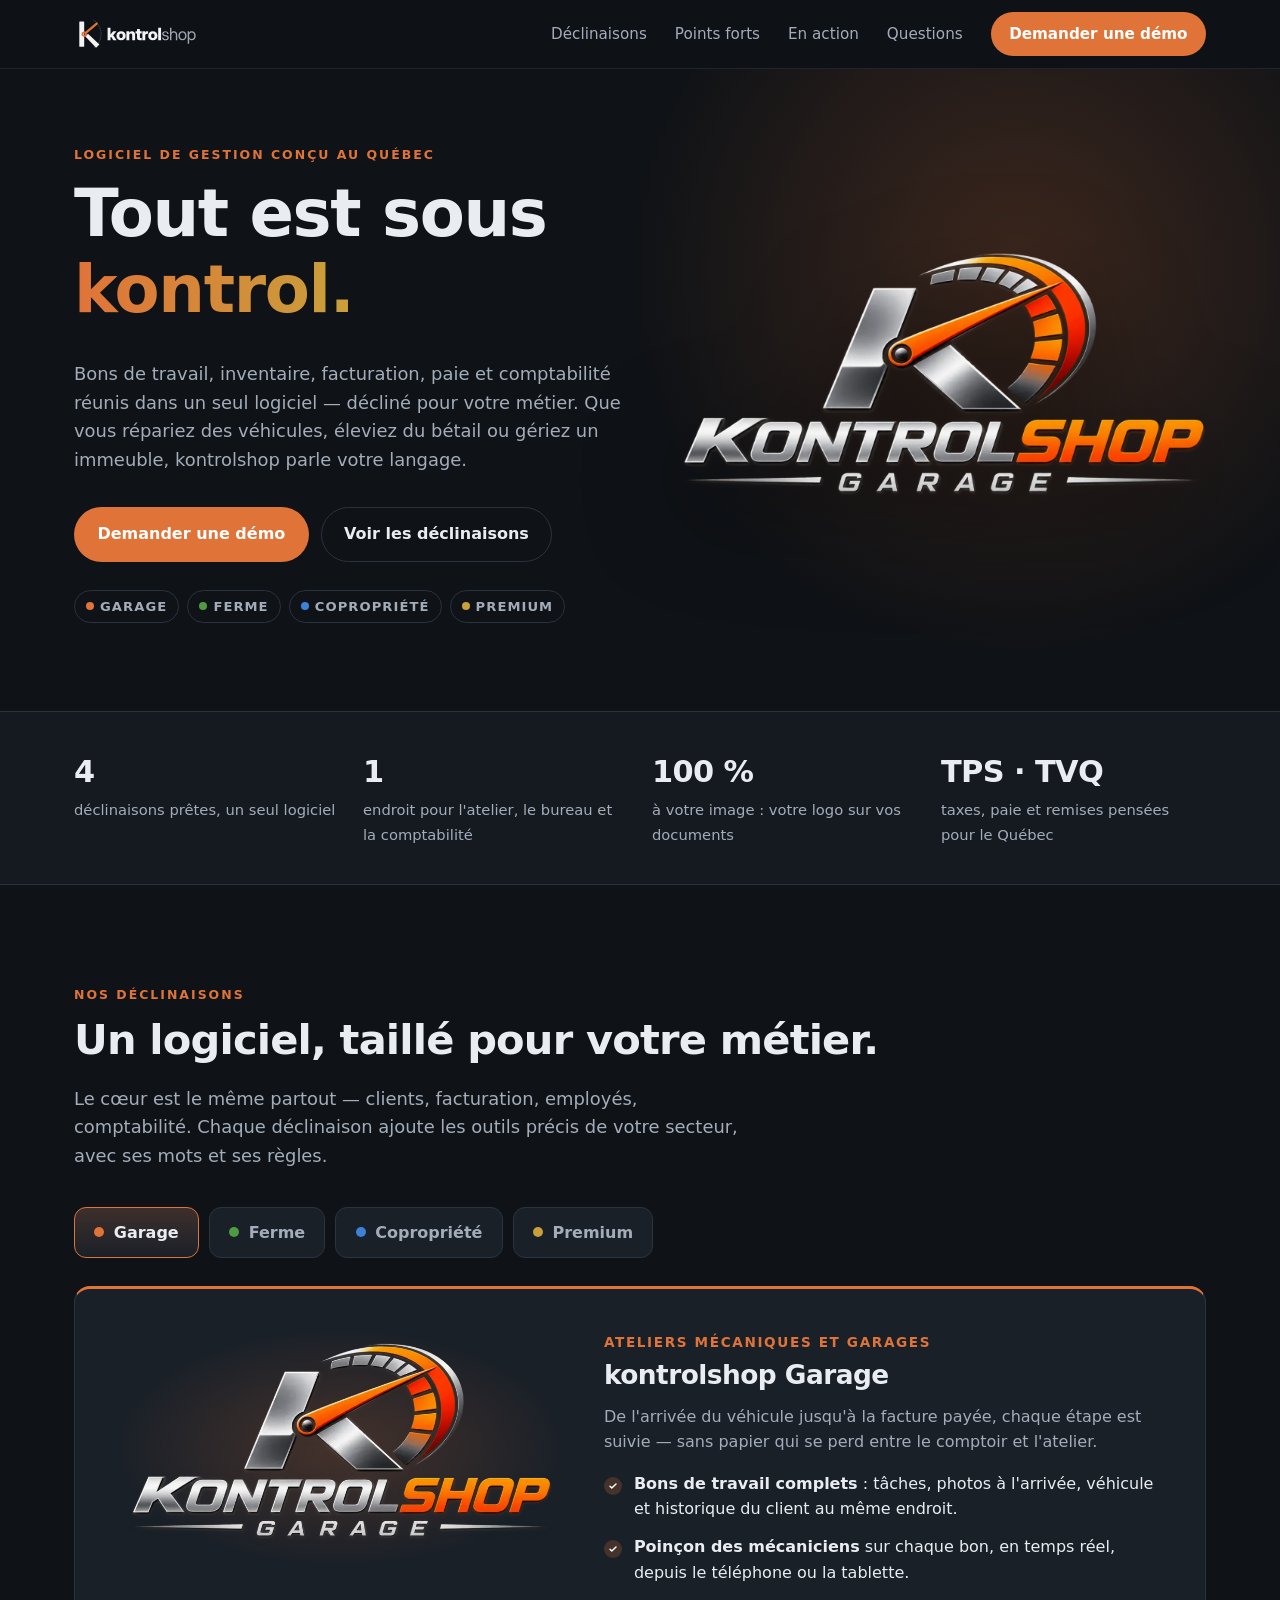
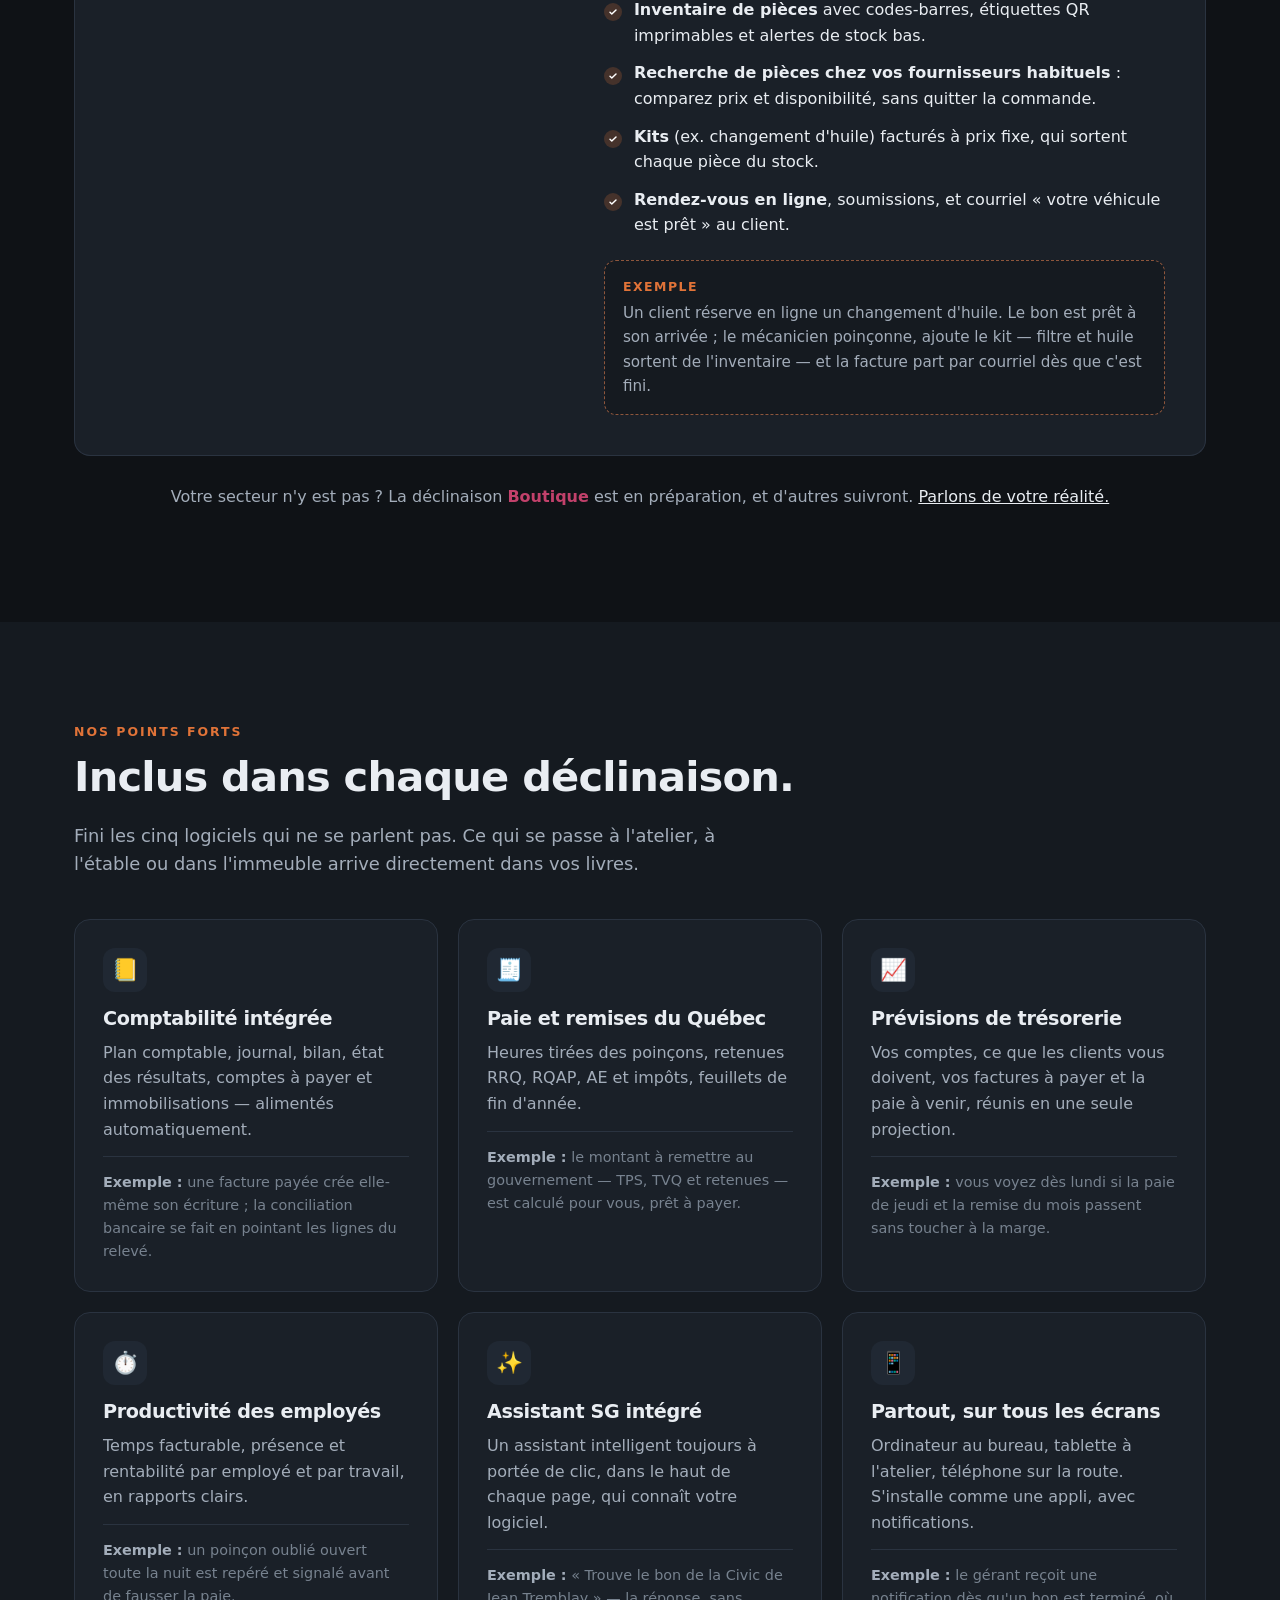
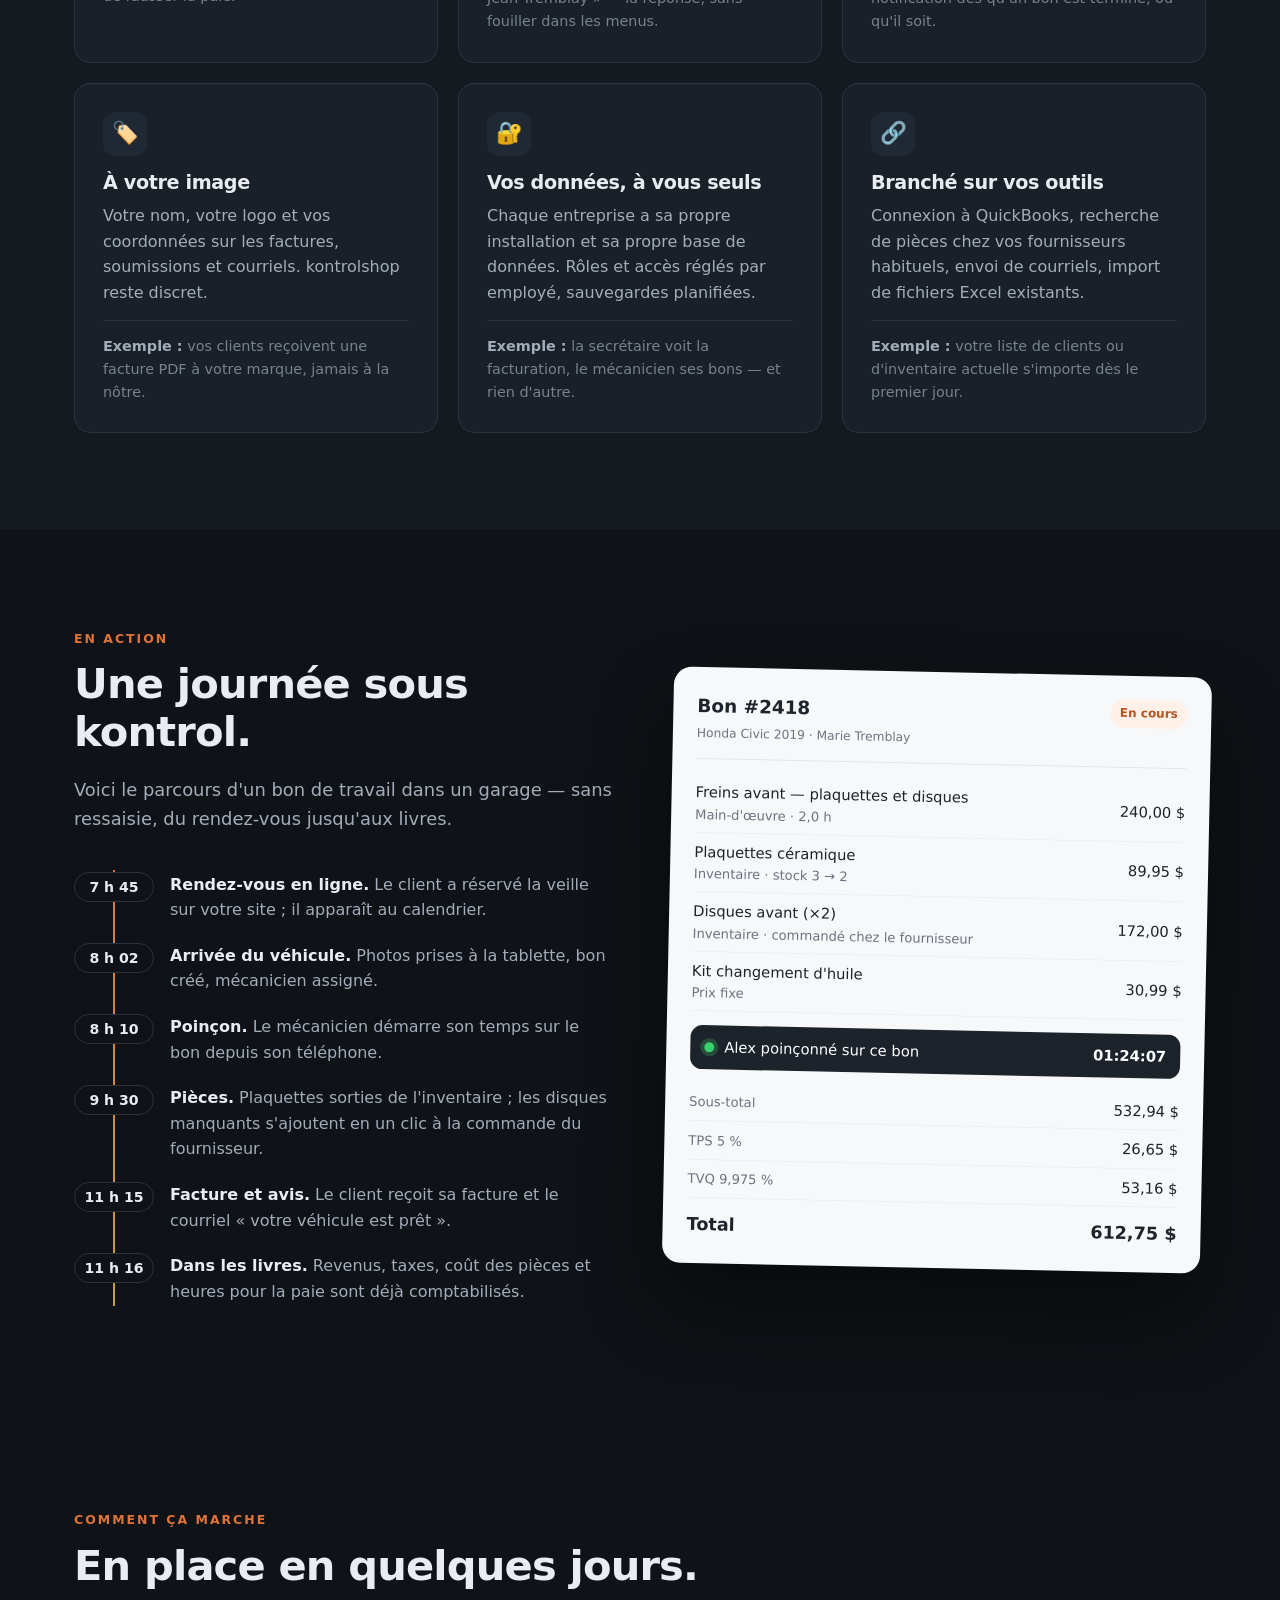
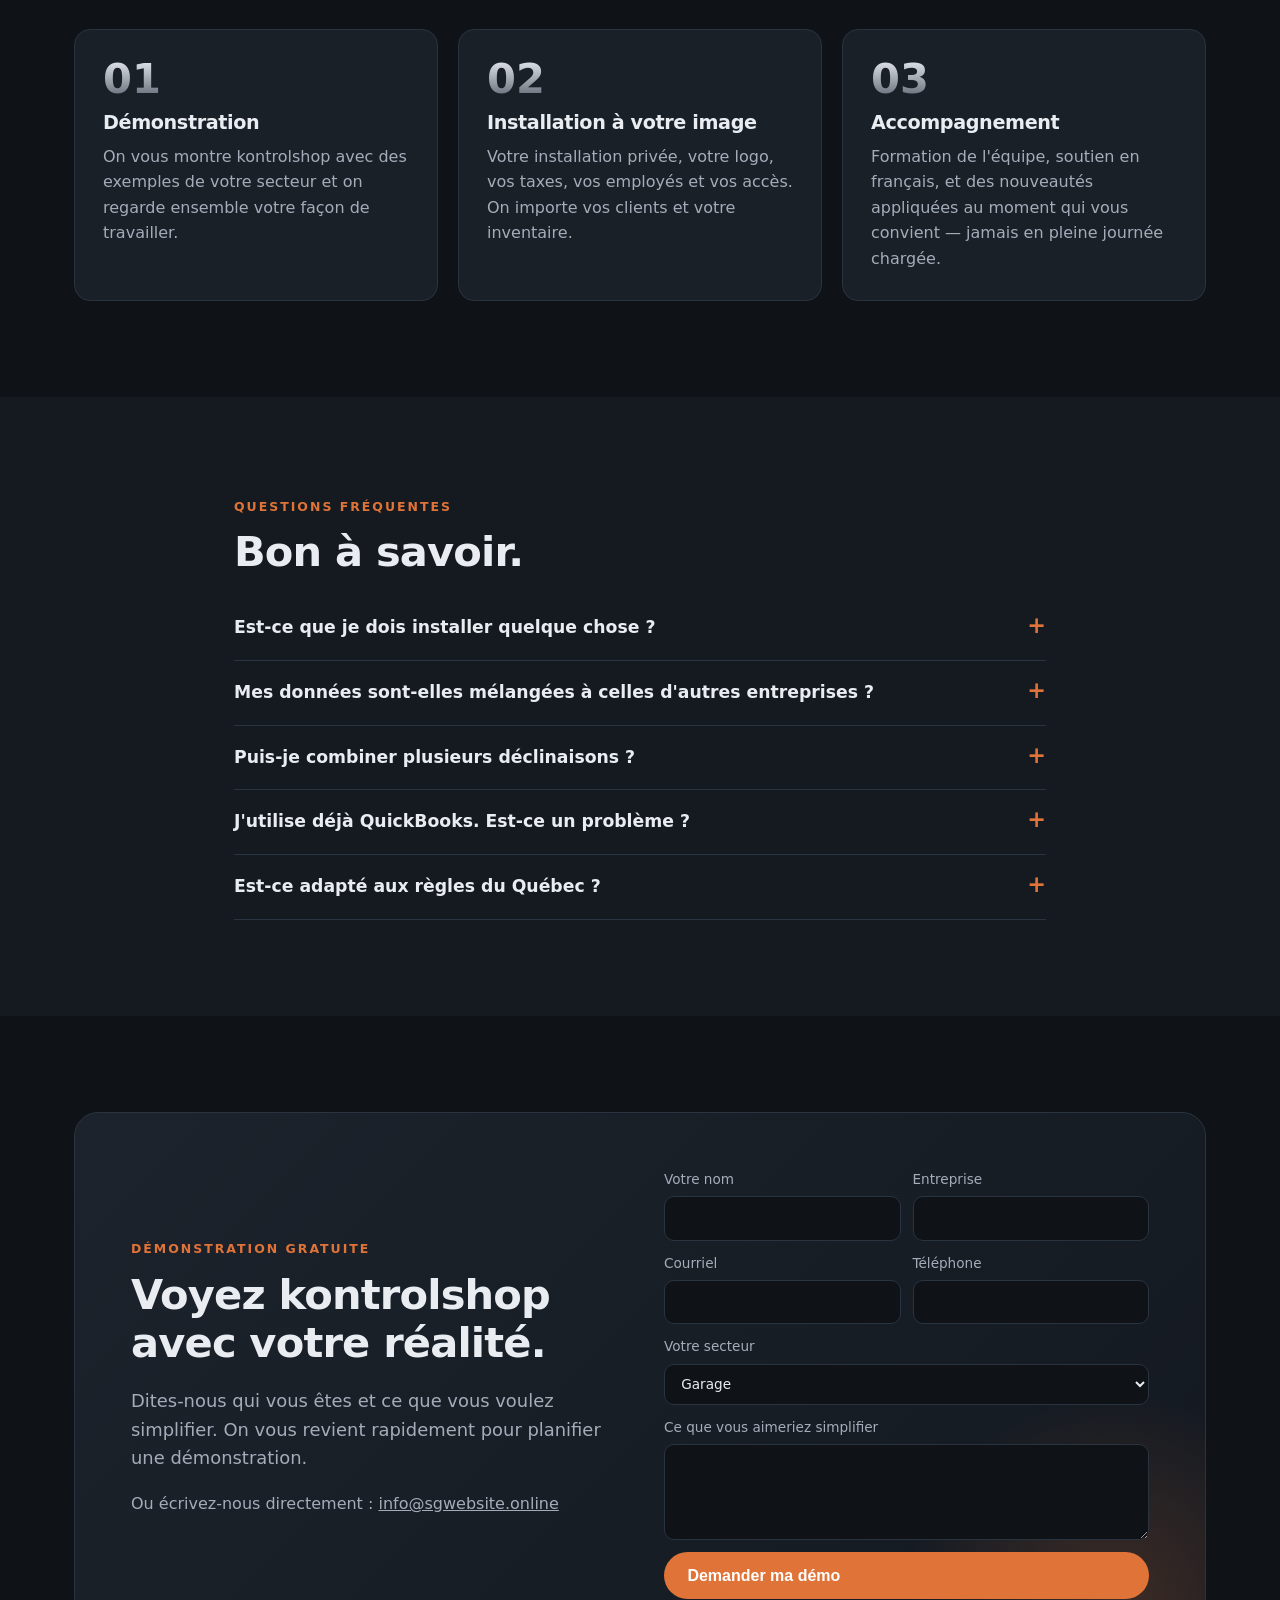
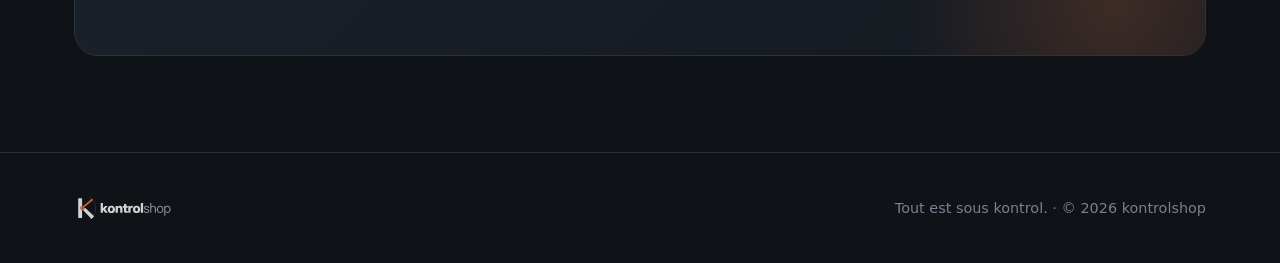
==== index.html @ 1a871253 "Site : recherche de pièces chez vos fournisseurs habituels (au lieu de PartsTech) Co-Authored-By: Cl" ====
<!doctype html>
<html lang="fr-CA">
<head>
<meta charset="utf-8">
<meta name="viewport" content="width=device-width, initial-scale=1">
<title>kontrolshop — Tout est sous kontrol.</title>
<meta name="description" content="kontrolshop, le logiciel de gestion québécois qui s'adapte à votre métier : garage, ferme, copropriété et VR. Bons de travail, inventaire, facturation, paie et comptabilité au même endroit.">
<link rel="canonical" href="https://www.kontrolshop.com/">
<meta property="og:title" content="kontrolshop — Tout est sous kontrol.">
<meta property="og:description" content="Un logiciel de gestion, quatre déclinaisons : Garage, Ferme, Copropriété et Premium.">
<meta property="og:image" content="https://www.kontrolshop.com/img/hero.webp">
<meta property="og:url" content="https://www.kontrolshop.com/">
<meta name="theme-color" content="#0f1216">
<link rel="icon" href="img/icone.svg" type="image/svg+xml">
<link rel="apple-touch-icon" href="img/apple-touch-icon.png">
<style>
:root{
  --fond:#0f1216; --fond-2:#151a20; --carte:#1a2028; --carte-2:#202833;
  --ligne:#2a3340; --texte:#e9edf2; --doux:#a3adba; --pale:#77828f;
  --garage:#e07338; --ferme:#4f9a43; --copro:#3b82d6; --premium:#c9a03a; --boutique:#c2416b;
  --accent:var(--garage);
  --rayon:16px; --max:1180px;
}
*{box-sizing:border-box}
html{scroll-behavior:smooth;-webkit-text-size-adjust:100%}
body{margin:0;background:var(--fond);color:var(--texte);font:16px/1.6 system-ui,-apple-system,"Segoe UI",Roboto,"Helvetica Neue",Arial,sans-serif;overflow-x:hidden}
img{max-width:100%;height:auto;display:block}
a{color:inherit}
h1,h2,h3{line-height:1.15;margin:0 0 .5em;letter-spacing:-.02em}
h2{font-size:clamp(1.8rem,3.6vw,2.6rem)}
h3{font-size:1.2rem}
p{margin:0 0 1em}
.conteneur{max-width:var(--max);margin:0 auto;padding:0 24px}
.surtitre{display:inline-block;font-size:.78rem;font-weight:700;letter-spacing:.16em;text-transform:uppercase;color:var(--accent);margin-bottom:.9em}
.intro{color:var(--doux);font-size:1.12rem;max-width:680px}
section{padding:96px 0}
.btn{display:inline-flex;align-items:center;gap:.5em;padding:.85em 1.4em;border-radius:999px;font-weight:650;text-decoration:none;border:1px solid transparent;transition:transform .15s,background .15s,border-color .15s;cursor:pointer;font-size:1rem}
.btn:hover{transform:translateY(-1px)}
.btn-plein{background:var(--accent);color:#fff}
.btn-plein:hover{filter:brightness(1.08)}
.btn-contour{border-color:var(--ligne);color:var(--texte);background:transparent}
.btn-contour:hover{border-color:var(--doux)}

/* En-tête */
.entete{position:sticky;top:0;z-index:20;background:rgba(15,18,22,.82);backdrop-filter:blur(12px);-webkit-backdrop-filter:blur(12px);border-bottom:1px solid rgba(42,51,64,.6)}
.entete .conteneur{display:flex;align-items:center;justify-content:space-between;height:68px;gap:16px}
.entete .logo img{height:38px;width:auto}
.nav{display:flex;align-items:center;gap:28px}
.nav a{text-decoration:none;color:var(--doux);font-size:.95rem}
.nav a:hover{color:var(--texte)}
.nav .btn{color:#fff;padding:.6em 1.15em}
@media (max-width:820px){.nav a:not(.btn){display:none}}

/* Accueil */
.hero{position:relative;padding:72px 0 88px;overflow:hidden}
.hero::before{content:"";position:absolute;inset:-30% -10% auto auto;width:780px;height:780px;background:radial-gradient(closest-side,rgba(224,115,56,.22),transparent);pointer-events:none}
.hero .conteneur{display:grid;grid-template-columns:1.05fr 1fr;gap:48px;align-items:center;position:relative}
.hero h1{font-size:clamp(2.4rem,5.4vw,4.1rem);font-weight:800}
.hero h1 em{font-style:normal;background:linear-gradient(90deg,var(--garage),var(--premium));-webkit-background-clip:text;background-clip:text;color:transparent}
.hero .intro{margin-bottom:1.8em}
.hero .actions{display:flex;flex-wrap:wrap;gap:12px}
.puces-secteurs{display:flex;flex-wrap:wrap;gap:8px;margin-top:28px}
.puce{display:inline-flex;align-items:center;gap:.45em;font-size:.82rem;font-weight:700;letter-spacing:.08em;text-transform:uppercase;padding:.4em .85em;border-radius:999px;border:1px solid var(--ligne);color:var(--doux);text-decoration:none}
.puce i{width:8px;height:8px;border-radius:50%;background:var(--c)}
.puce:hover{border-color:var(--c);color:var(--texte)}
.hero-visuel{position:relative}
.hero-visuel img{filter:drop-shadow(0 30px 50px rgba(0,0,0,.55));animation:flotte 7s ease-in-out infinite}
@keyframes flotte{50%{transform:translateY(-10px)}}
@media (prefers-reduced-motion:reduce){.hero-visuel img{animation:none}html{scroll-behavior:auto}}
@media (max-width:900px){.hero .conteneur{grid-template-columns:1fr}.hero-visuel{order:-1;max-width:520px;margin:0 auto}}

/* Chiffres */
.chiffres{border-top:1px solid var(--ligne);border-bottom:1px solid var(--ligne);background:var(--fond-2);padding:36px 0}
.chiffres .conteneur{display:grid;grid-template-columns:repeat(4,1fr);gap:24px}
.chiffre strong{display:block;font-size:1.9rem;font-weight:800;letter-spacing:-.02em}
.chiffre span{color:var(--doux);font-size:.92rem}
@media (max-width:760px){.chiffres .conteneur{grid-template-columns:1fr 1fr}}

/* Déclinaisons */
.onglets{display:flex;flex-wrap:wrap;gap:10px;margin:36px 0 28px}
.onglet{--c:var(--garage);display:flex;align-items:center;gap:.6em;padding:.75em 1.2em;border-radius:12px;border:1px solid var(--ligne);background:var(--carte);color:var(--doux);font:inherit;font-weight:650;cursor:pointer;transition:.15s}
.onglet i{width:10px;height:10px;border-radius:50%;background:var(--c)}
.onglet:hover{color:var(--texte)}
.onglet[aria-selected="true"]{border-color:var(--c);color:var(--texte);background:linear-gradient(180deg,color-mix(in srgb,var(--c) 18%,var(--carte)),var(--carte))}
.panneau{--c:var(--garage);display:grid;grid-template-columns:1fr 1.25fr;gap:40px;align-items:start;background:var(--carte);border:1px solid var(--ligne);border-top:3px solid var(--c);border-radius:var(--rayon);padding:40px}
.panneau + .panneau{margin-top:24px}
.js .panneau[hidden]{display:none}
.panneau .logo-secteur{background:radial-gradient(closest-side,color-mix(in srgb,var(--c) 22%,transparent),transparent);border-radius:var(--rayon);padding:12px}
.panneau h3{font-size:1.65rem;margin-top:.2em}
.panneau .pour{color:var(--c);font-weight:700;font-size:.85rem;letter-spacing:.12em;text-transform:uppercase}
.panneau p{color:var(--doux)}
.liste{list-style:none;padding:0;margin:0 0 1.4em;display:grid;gap:12px}
.liste li{position:relative;padding-left:30px}
.liste li::before{content:"";position:absolute;left:0;top:.38em;width:18px;height:18px;border-radius:50%;background:color-mix(in srgb,var(--c) 22%,transparent) url("data:image/svg+xml,%3Csvg xmlns='http://www.w3.org/2000/svg' viewBox='0 0 20 20'%3E%3Cpath d='M5 10.5l3 3 7-7' fill='none' stroke='white' stroke-width='2.4' stroke-linecap='round' stroke-linejoin='round'/%3E%3C/svg%3E") center/12px no-repeat}
.liste li b{color:var(--texte)}
.exemple{background:var(--fond-2);border:1px dashed color-mix(in srgb,var(--c) 55%,var(--ligne));border-radius:12px;padding:16px 18px;font-size:.95rem;color:var(--doux)}
.exemple strong{color:var(--c);display:block;font-size:.78rem;letter-spacing:.12em;text-transform:uppercase;margin-bottom:.3em}
@media (max-width:860px){.panneau{grid-template-columns:1fr;padding:24px}.panneau .logo-secteur{max-width:420px}}
.autre-secteur{margin-top:28px;color:var(--doux);text-align:center}
.autre-secteur a{color:var(--texte)}

/* Points forts */
.forts{background:var(--fond-2)}
.grille{display:grid;grid-template-columns:repeat(3,1fr);gap:20px;margin-top:40px}
.fort{background:var(--carte);border:1px solid var(--ligne);border-radius:var(--rayon);padding:28px;transition:border-color .2s,transform .2s}
.fort:hover{border-color:#3b4656;transform:translateY(-2px)}
.fort .ico{width:44px;height:44px;border-radius:12px;display:grid;place-items:center;background:var(--carte-2);margin-bottom:16px;font-size:1.35rem}
.fort p{color:var(--doux);margin:0}
.fort .ex{margin-top:14px;padding-top:14px;border-top:1px solid var(--ligne);font-size:.9rem;color:var(--pale)}
.fort .ex b{color:var(--doux)}
@media (max-width:980px){.grille{grid-template-columns:1fr 1fr}}
@media (max-width:640px){.grille{grid-template-columns:1fr}}

/* Démonstration : une journée */
.journee .conteneur{display:grid;grid-template-columns:1fr 1fr;gap:56px;align-items:center}
.etapes{list-style:none;margin:28px 0 0;padding:0;position:relative}
.etapes::before{content:"";position:absolute;left:39px;top:8px;bottom:8px;width:2px;background:linear-gradient(var(--garage),var(--premium))}
.etapes li{display:grid;grid-template-columns:80px 1fr;gap:16px;padding:10px 0;position:relative}
.etapes time{font-weight:800;font-variant-numeric:tabular-nums;color:var(--texte);background:var(--fond);border:1px solid var(--ligne);border-radius:999px;text-align:center;height:30px;line-height:28px;font-size:.88rem;position:relative;z-index:1}
.etapes p{margin:0;color:var(--doux)}
.etapes b{color:var(--texte)}
/* Maquette d'un bon de travail */
.bon{background:#f7f8fa;color:#1d232b;border-radius:18px;padding:24px;box-shadow:0 40px 80px rgba(0,0,0,.45);font-size:.92rem;transform:rotate(1.2deg)}
.bon-tete{display:flex;justify-content:space-between;align-items:flex-start;gap:12px;border-bottom:1px solid #e3e6ea;padding-bottom:14px;margin-bottom:14px}
.bon-tete b{font-size:1.15rem;display:block}
.bon-tete small{color:#6b7480}
.statut{background:#fff1e8;color:#b5541f;font-weight:700;font-size:.75rem;padding:.35em .8em;border-radius:999px;white-space:nowrap}
.bon table{width:100%;border-collapse:collapse}
.bon td{padding:7px 0;border-bottom:1px solid #eef0f3}
.bon td:last-child{text-align:right;font-variant-numeric:tabular-nums;white-space:nowrap}
.bon .mini{color:#6b7480;font-size:.82rem}
.poincon{display:flex;align-items:center;gap:10px;background:#1d232b;color:#fff;border-radius:12px;padding:10px 14px;margin:14px 0}
.poincon .pt{width:10px;height:10px;border-radius:50%;background:#3ccf6e;box-shadow:0 0 0 4px rgba(60,207,110,.25);animation:pulse 1.6s infinite}
@keyframes pulse{50%{box-shadow:0 0 0 7px rgba(60,207,110,.08)}}
.poincon span{margin-left:auto;font-variant-numeric:tabular-nums;font-weight:700}
.total{display:flex;justify-content:space-between;font-weight:800;font-size:1.1rem;padding-top:12px}
@media (max-width:900px){.journee .conteneur{grid-template-columns:1fr}.bon{transform:none}}

/* Démarche */
.demarche .grille{grid-template-columns:repeat(3,1fr)}
.num{font-size:2.6rem;font-weight:800;line-height:1;background:linear-gradient(180deg,var(--texte),#5a6470);-webkit-background-clip:text;background-clip:text;color:transparent;margin-bottom:12px}
@media (max-width:860px){.demarche .grille{grid-template-columns:1fr}}

/* Questions */
.faq{background:var(--fond-2)}
.faq .conteneur{max-width:860px}
details{border-bottom:1px solid var(--ligne);padding:18px 0}
summary{cursor:pointer;font-weight:650;font-size:1.08rem;list-style:none;display:flex;justify-content:space-between;gap:16px}
summary::-webkit-details-marker{display:none}
summary::after{content:"+";color:var(--accent);font-size:1.4rem;line-height:1}
details[open] summary::after{content:"–"}
details p{color:var(--doux);margin:12px 0 0}

/* Contact */
.contact .boite{background:linear-gradient(135deg,#1c232c,#141920);border:1px solid var(--ligne);border-radius:24px;padding:56px;display:grid;grid-template-columns:1fr 1fr;gap:48px;align-items:center;position:relative;overflow:hidden}
.contact .boite::after{content:"";position:absolute;right:-120px;bottom:-160px;width:420px;height:420px;background:radial-gradient(closest-side,rgba(224,115,56,.2),transparent)}
form{display:grid;gap:12px;position:relative;z-index:1}
label{font-size:.85rem;color:var(--doux);display:grid;gap:6px}
input,select,textarea{font:inherit;color:var(--texte);background:var(--fond);border:1px solid var(--ligne);border-radius:10px;padding:.75em .9em;width:100%}
input:focus,select:focus,textarea:focus{outline:2px solid var(--accent);outline-offset:1px;border-color:transparent}
textarea{min-height:96px;resize:vertical}
.deux{display:grid;grid-template-columns:1fr 1fr;gap:12px}
@media (max-width:860px){.contact .boite{grid-template-columns:1fr;padding:28px}.deux{grid-template-columns:1fr}}

/* Pied */
.pied{padding:40px 0;border-top:1px solid var(--ligne);color:var(--pale);font-size:.9rem}
.pied .conteneur{display:flex;flex-wrap:wrap;justify-content:space-between;align-items:center;gap:16px}
.pied img{height:30px;width:auto;opacity:.85}

:focus-visible{outline:2px solid var(--accent);outline-offset:3px}
@media (max-width:520px){.conteneur{padding:0 16px}section{padding:68px 0}}
</style>
</head>
<body>

<header class="entete">
  <div class="conteneur">
    <a class="logo" href="#haut" aria-label="kontrolshop — accueil"><img src="img/logo.svg" alt="kontrolshop" width="811" height="244"></a>
    <nav class="nav" aria-label="Navigation principale">
      <a href="#declinaisons">Déclinaisons</a>
      <a href="#points-forts">Points forts</a>
      <a href="#exemple">En action</a>
      <a href="#questions">Questions</a>
      <a class="btn btn-plein" href="#contact">Demander une démo</a>
    </nav>
  </div>
</header>

<main id="haut">

<section class="hero">
  <div class="conteneur">
    <div>
      <span class="surtitre">Logiciel de gestion conçu au Québec</span>
      <h1>Tout est sous <em>kontrol.</em></h1>
      <p class="intro">Bons de travail, inventaire, facturation, paie et comptabilité réunis dans un seul logiciel — décliné pour votre métier. Que vous répariez des véhicules, éleviez du bétail ou gériez un immeuble, kontrolshop parle votre langage.</p>
      <div class="actions">
        <a class="btn btn-plein" href="#contact">Demander une démo</a>
        <a class="btn btn-contour" href="#declinaisons">Voir les déclinaisons</a>
      </div>
      <div class="puces-secteurs" aria-label="Déclinaisons">
        <a class="puce" style="--c:var(--garage)" href="#declinaisons" data-va="garage"><i></i>Garage</a>
        <a class="puce" style="--c:var(--ferme)" href="#declinaisons" data-va="ferme"><i></i>Ferme</a>
        <a class="puce" style="--c:var(--copro)" href="#declinaisons" data-va="copropriete"><i></i>Copropriété</a>
        <a class="puce" style="--c:var(--premium)" href="#declinaisons" data-va="premium"><i></i>Premium</a>
      </div>
    </div>
    <div class="hero-visuel">
      <img src="img/hero.webp" alt="Logo kontrolshop : la lettre K en métal brossé et une aiguille de cadran" width="1400" height="700" fetchpriority="high">
    </div>
  </div>
</section>

<div class="chiffres">
  <div class="conteneur">
    <div class="chiffre"><strong>4</strong><span>déclinaisons prêtes, un seul logiciel</span></div>
    <div class="chiffre"><strong>1</strong><span>endroit pour l'atelier, le bureau et la comptabilité</span></div>
    <div class="chiffre"><strong>100&nbsp;%</strong><span>à votre image : votre logo sur vos documents</span></div>
    <div class="chiffre"><strong>TPS · TVQ</strong><span>taxes, paie et remises pensées pour le Québec</span></div>
  </div>
</div>

<section id="declinaisons">
  <div class="conteneur">
    <span class="surtitre">Nos déclinaisons</span>
    <h2>Un logiciel, taillé pour votre métier.</h2>
    <p class="intro">Le cœur est le même partout — clients, facturation, employés, comptabilité. Chaque déclinaison ajoute les outils précis de votre secteur, avec ses mots et ses règles.</p>

    <div class="onglets" role="tablist" aria-label="Déclinaisons de kontrolshop">
      <button class="onglet" role="tab" id="t-garage" aria-controls="p-garage" aria-selected="true" style="--c:var(--garage)"><i></i>Garage</button>
      <button class="onglet" role="tab" id="t-ferme" aria-controls="p-ferme" aria-selected="false" tabindex="-1" style="--c:var(--ferme)"><i></i>Ferme</button>
      <button class="onglet" role="tab" id="t-copropriete" aria-controls="p-copropriete" aria-selected="false" tabindex="-1" style="--c:var(--copro)"><i></i>Copropriété</button>
      <button class="onglet" role="tab" id="t-premium" aria-controls="p-premium" aria-selected="false" tabindex="-1" style="--c:var(--premium)"><i></i>Premium</button>
    </div>

    <article class="panneau" role="tabpanel" id="p-garage" aria-labelledby="t-garage" style="--c:var(--garage)">
      <div class="logo-secteur"><img src="img/metal-garage.webp" alt="kontrolshop Garage" width="820" height="410" loading="lazy"></div>
      <div>
        <span class="pour">Ateliers mécaniques et garages</span>
        <h3>kontrolshop Garage</h3>
        <p>De l'arrivée du véhicule jusqu'à la facture payée, chaque étape est suivie — sans papier qui se perd entre le comptoir et l'atelier.</p>
        <ul class="liste">
          <li><b>Bons de travail complets</b> : tâches, photos à l'arrivée, véhicule et historique du client au même endroit.</li>
          <li><b>Poinçon des mécaniciens</b> sur chaque bon, en temps réel, depuis le téléphone ou la tablette.</li>
          <li><b>Inventaire de pièces</b> avec codes-barres, étiquettes QR imprimables et alertes de stock bas.</li>
          <li><b>Recherche de pièces chez vos fournisseurs habituels</b> : comparez prix et disponibilité, sans quitter la commande.</li>
          <li><b>Kits</b> (ex. changement d'huile) facturés à prix fixe, qui sortent chaque pièce du stock.</li>
          <li><b>Rendez-vous en ligne</b>, soumissions, et courriel « votre véhicule est prêt » au client.</li>
        </ul>
        <div class="exemple"><strong>Exemple</strong>Un client réserve en ligne un changement d'huile. Le bon est prêt à son arrivée ; le mécanicien poinçonne, ajoute le kit — filtre et huile sortent de l'inventaire — et la facture part par courriel dès que c'est fini.</div>
      </div>
    </article>

    <article class="panneau" role="tabpanel" id="p-ferme" aria-labelledby="t-ferme" style="--c:var(--ferme)">
      <div class="logo-secteur"><img src="img/metal-ferme.webp" alt="kontrolshop Ferme" width="820" height="410" loading="lazy"></div>
      <div>
        <span class="pour">Élevages et vente de viande à la ferme</span>
        <h3>kontrolshop Ferme</h3>
        <p>Conçu avec un élevage de bœuf wagyu : de la naissance à l'assiette, chaque bête, chaque coupe et chaque paquet est retracé.</p>
        <ul class="liste">
          <li><b>Fiche de chaque bête</b> : mère, génétique, pesées et gain moyen quotidien calculé.</li>
          <li><b>Coût de revient par animal</b> : moulée, soins et frais rattachés à la bonne bête.</li>
          <li><b>Abattage et découpe</b> : à partir du poids de carcasse, les paquets attendus par coupe, puis ceux reçus du boucher.</li>
          <li><b>Vente en boutique ou en ligne</b> : les lots les plus anciens sortent en premier, automatiquement.</li>
          <li><b>Traçabilité complète</b> : chaque paquet vendu reste relié à la bête dont il provient.</li>
        </ul>
        <div class="exemple"><strong>Exemple</strong>La bête BT-014 part à l'abattoir avec une carcasse de 410&nbsp;kg. kontrolshop prévoit le nombre de paquets de faux-filet, de bavette et de haché ; à la réception, l'écart avec le boucher saute aux yeux.</div>
      </div>
    </article>

    <article class="panneau" role="tabpanel" id="p-copropriete" aria-labelledby="t-copropriete" style="--c:var(--copro)">
      <div class="logo-secteur"><img src="img/metal-copropriete.webp" alt="kontrolshop Copropriété" width="820" height="410" loading="lazy"></div>
      <div>
        <span class="pour">Syndicats de copropriété et gestionnaires</span>
        <h3>kontrolshop Copropriété</h3>
        <p>Les finances, l'entretien et les communications du syndicat, clairs pour le conseil d'administration comme pour les copropriétaires.</p>
        <ul class="liste">
          <li><b>Unités et quotes-parts</b> : stationnements, rangements, occupants, locataires et historique des propriétaires.</li>
          <li><b>Charges communes</b> : budget annuel réparti selon les quotes-parts, cotisations générées chaque mois, solde de chaque unité.</li>
          <li><b>Demandes de réparation</b> avec photos, transformées en bons de travail confiés aux fournisseurs.</li>
          <li><b>Entretien préventif</b> et calendrier des inspections : rien n'est oublié.</li>
          <li><b>Portail sécurisé des copropriétaires</b> : leur solde, leurs documents (procès-verbaux, règlements, états financiers) et le suivi de leurs demandes.</li>
        </ul>
        <div class="exemple"><strong>Exemple</strong>Un copropriétaire signale une infiltration d'eau depuis son portail, photo à l'appui. Le gestionnaire crée le bon pour le couvreur ; le copropriétaire voit la progression sans téléphoner.</div>
      </div>
    </article>

    <article class="panneau" role="tabpanel" id="p-premium" aria-labelledby="t-premium" style="--c:var(--premium)">
      <div class="logo-secteur"><img src="img/metal-premium.webp" alt="kontrolshop Premium" width="820" height="410" loading="lazy"></div>
      <div>
        <span class="pour">Véhicules récréatifs et commerces haut de gamme</span>
        <h3>kontrolshop Premium</h3>
        <p>Toute la force de la déclinaison Garage, avec les outils pour entretenir, préparer et vendre des véhicules récréatifs.</p>
        <ul class="liste">
          <li><b>Catalogue de VR</b> : marques et modèles de motorisés et de roulottes — classe A, B, C, sellette…</li>
          <li><b>Véhicules à vendre</b> : coûtant d'achat, prix demandé et profit prévu sur chaque fiche.</li>
          <li><b>Préparation au coûtant</b> : les travaux faits sur un VR en stock s'ajoutent à son coût, sans fausser vos ventes.</li>
          <li><b>Facture de vente</b> avec TPS/TVQ et profit réel figé ; le dossier du VR suit son nouveau propriétaire.</li>
          <li><b>Marge proposée automatiquement</b> sur chaque nouvelle pièce, selon votre politique de prix.</li>
        </ul>
        <div class="exemple"><strong>Exemple</strong>Un VR acheté 48&nbsp;000&nbsp;$ reçoit 2&nbsp;300&nbsp;$ de préparation à l'atelier. À la vente, kontrolshop connaît son vrai coûtant — 50&nbsp;300&nbsp;$ — et affiche le profit réel, sans calcul à la main.</div>
      </div>
    </article>

    <p class="autre-secteur">Votre secteur n'y est pas&nbsp;? La déclinaison <b style="color:var(--boutique)">Boutique</b> est en préparation, et d'autres suivront. <a href="#contact">Parlons de votre réalité.</a></p>
  </div>
</section>

<section class="forts" id="points-forts">
  <div class="conteneur">
    <span class="surtitre">Nos points forts</span>
    <h2>Inclus dans chaque déclinaison.</h2>
    <p class="intro">Fini les cinq logiciels qui ne se parlent pas. Ce qui se passe à l'atelier, à l'étable ou dans l'immeuble arrive directement dans vos livres.</p>
    <div class="grille">
      <div class="fort">
        <div class="ico" aria-hidden="true">📒</div>
        <h3>Comptabilité intégrée</h3>
        <p>Plan comptable, journal, bilan, état des résultats, comptes à payer et immobilisations — alimentés automatiquement.</p>
        <div class="ex"><b>Exemple :</b> une facture payée crée elle-même son écriture ; la conciliation bancaire se fait en pointant les lignes du relevé.</div>
      </div>
      <div class="fort">
        <div class="ico" aria-hidden="true">🧾</div>
        <h3>Paie et remises du Québec</h3>
        <p>Heures tirées des poinçons, retenues RRQ, RQAP, AE et impôts, feuillets de fin d'année.</p>
        <div class="ex"><b>Exemple :</b> le montant à remettre au gouvernement — TPS, TVQ et retenues — est calculé pour vous, prêt à payer.</div>
      </div>
      <div class="fort">
        <div class="ico" aria-hidden="true">📈</div>
        <h3>Prévisions de trésorerie</h3>
        <p>Vos comptes, ce que les clients vous doivent, vos factures à payer et la paie à venir, réunis en une seule projection.</p>
        <div class="ex"><b>Exemple :</b> vous voyez dès lundi si la paie de jeudi et la remise du mois passent sans toucher à la marge.</div>
      </div>
      <div class="fort">
        <div class="ico" aria-hidden="true">⏱️</div>
        <h3>Productivité des employés</h3>
        <p>Temps facturable, présence et rentabilité par employé et par travail, en rapports clairs.</p>
        <div class="ex"><b>Exemple :</b> un poinçon oublié ouvert toute la nuit est repéré et signalé avant de fausser la paie.</div>
      </div>
      <div class="fort">
        <div class="ico" aria-hidden="true">✨</div>
        <h3>Assistant SG intégré</h3>
        <p>Un assistant intelligent toujours à portée de clic, dans le haut de chaque page, qui connaît votre logiciel.</p>
        <div class="ex"><b>Exemple :</b> « Trouve le bon de la Civic de Jean Tremblay » — la réponse, sans fouiller dans les menus.</div>
      </div>
      <div class="fort">
        <div class="ico" aria-hidden="true">📱</div>
        <h3>Partout, sur tous les écrans</h3>
        <p>Ordinateur au bureau, tablette à l'atelier, téléphone sur la route. S'installe comme une appli, avec notifications.</p>
        <div class="ex"><b>Exemple :</b> le gérant reçoit une notification dès qu'un bon est terminé, où qu'il soit.</div>
      </div>
      <div class="fort">
        <div class="ico" aria-hidden="true">🏷️</div>
        <h3>À votre image</h3>
        <p>Votre nom, votre logo et vos coordonnées sur les factures, soumissions et courriels. kontrolshop reste discret.</p>
        <div class="ex"><b>Exemple :</b> vos clients reçoivent une facture PDF à votre marque, jamais à la nôtre.</div>
      </div>
      <div class="fort">
        <div class="ico" aria-hidden="true">🔐</div>
        <h3>Vos données, à vous seuls</h3>
        <p>Chaque entreprise a sa propre installation et sa propre base de données. Rôles et accès réglés par employé, sauvegardes planifiées.</p>
        <div class="ex"><b>Exemple :</b> la secrétaire voit la facturation, le mécanicien ses bons — et rien d'autre.</div>
      </div>
      <div class="fort">
        <div class="ico" aria-hidden="true">🔗</div>
        <h3>Branché sur vos outils</h3>
        <p>Connexion à QuickBooks, recherche de pièces chez vos fournisseurs habituels, envoi de courriels, import de fichiers Excel existants.</p>
        <div class="ex"><b>Exemple :</b> votre liste de clients ou d'inventaire actuelle s'importe dès le premier jour.</div>
      </div>
    </div>
  </div>
</section>

<section class="journee" id="exemple">
  <div class="conteneur">
    <div>
      <span class="surtitre">En action</span>
      <h2>Une journée sous kontrol.</h2>
      <p class="intro">Voici le parcours d'un bon de travail dans un garage — sans ressaisie, du rendez-vous jusqu'aux livres.</p>
      <ol class="etapes">
        <li><time>7 h 45</time><p><b>Rendez-vous en ligne.</b> Le client a réservé la veille sur votre site ; il apparaît au calendrier.</p></li>
        <li><time>8 h 02</time><p><b>Arrivée du véhicule.</b> Photos prises à la tablette, bon créé, mécanicien assigné.</p></li>
        <li><time>8 h 10</time><p><b>Poinçon.</b> Le mécanicien démarre son temps sur le bon depuis son téléphone.</p></li>
        <li><time>9 h 30</time><p><b>Pièces.</b> Plaquettes sorties de l'inventaire ; les disques manquants s'ajoutent en un clic à la commande du fournisseur.</p></li>
        <li><time>11 h 15</time><p><b>Facture et avis.</b> Le client reçoit sa facture et le courriel « votre véhicule est prêt ».</p></li>
        <li><time>11 h 16</time><p><b>Dans les livres.</b> Revenus, taxes, coût des pièces et heures pour la paie sont déjà comptabilisés.</p></li>
      </ol>
    </div>
    <div class="bon" role="img" aria-label="Aperçu d'un bon de travail dans kontrolshop : remplacement des freins avant, poinçon en cours, total 612,75 $">
      <div class="bon-tete">
        <div><b>Bon #2418</b><small>Honda Civic 2019 · Marie Tremblay</small></div>
        <span class="statut">En cours</span>
      </div>
      <table>
        <tr><td>Freins avant — plaquettes et disques<div class="mini">Main-d'œuvre · 2,0 h</div></td><td>240,00&nbsp;$</td></tr>
        <tr><td>Plaquettes céramique<div class="mini">Inventaire · stock 3 → 2</div></td><td>89,95&nbsp;$</td></tr>
        <tr><td>Disques avant (×2)<div class="mini">Inventaire · commandé chez le fournisseur</div></td><td>172,00&nbsp;$</td></tr>
        <tr><td>Kit changement d'huile<div class="mini">Prix fixe</div></td><td>30,99&nbsp;$</td></tr>
      </table>
      <div class="poincon"><i class="pt" aria-hidden="true"></i>Alex poinçonné sur ce bon<span>01:24:07</span></div>
      <table>
        <tr><td class="mini">Sous-total</td><td>532,94&nbsp;$</td></tr>
        <tr><td class="mini">TPS 5&nbsp;%</td><td>26,65&nbsp;$</td></tr>
        <tr><td class="mini">TVQ 9,975&nbsp;%</td><td>53,16&nbsp;$</td></tr>
      </table>
      <div class="total"><span>Total</span><span>612,75&nbsp;$</span></div>
    </div>
  </div>
</section>

<section class="demarche">
  <div class="conteneur">
    <span class="surtitre">Comment ça marche</span>
    <h2>En place en quelques jours.</h2>
    <div class="grille">
      <div class="fort"><div class="num">01</div><h3>Démonstration</h3><p>On vous montre kontrolshop avec des exemples de votre secteur et on regarde ensemble votre façon de travailler.</p></div>
      <div class="fort"><div class="num">02</div><h3>Installation à votre image</h3><p>Votre installation privée, votre logo, vos taxes, vos employés et vos accès. On importe vos clients et votre inventaire.</p></div>
      <div class="fort"><div class="num">03</div><h3>Accompagnement</h3><p>Formation de l'équipe, soutien en français, et des nouveautés appliquées au moment qui vous convient — jamais en pleine journée chargée.</p></div>
    </div>
  </div>
</section>

<section class="faq" id="questions">
  <div class="conteneur">
    <span class="surtitre">Questions fréquentes</span>
    <h2>Bon à savoir.</h2>
    <details>
      <summary>Est-ce que je dois installer quelque chose&nbsp;?</summary>
      <p>Non. kontrolshop fonctionne dans le navigateur, sur ordinateur, tablette et téléphone. Il peut aussi s'ajouter à l'écran d'accueil comme une application, avec notifications.</p>
    </details>
    <details>
      <summary>Mes données sont-elles mélangées à celles d'autres entreprises&nbsp;?</summary>
      <p>Jamais. Chaque entreprise a sa propre installation et sa propre base de données. Les accès se règlent employé par employé, et des sauvegardes sont planifiées.</p>
    </details>
    <details>
      <summary>Puis-je combiner plusieurs déclinaisons&nbsp;?</summary>
      <p>Oui. Les sections s'activent selon vos besoins : une ferme peut avoir un atelier de réparation, un garage peut gérer la paie de ses employés, et ainsi de suite.</p>
    </details>
    <details>
      <summary>J'utilise déjà QuickBooks. Est-ce un problème&nbsp;?</summary>
      <p>Pas du tout. kontrolshop peut se brancher à QuickBooks, ou vous pouvez utiliser sa comptabilité intégrée et simplifier vos outils.</p>
    </details>
    <details>
      <summary>Est-ce adapté aux règles du Québec&nbsp;?</summary>
      <p>Oui : TPS et TVQ, retenues RRQ, RQAP et AE, remises gouvernementales, municipalités et adresses du Québec. Le logiciel est conçu et soutenu en français, ici.</p>
    </details>
  </div>
</section>

<section class="contact" id="contact">
  <div class="conteneur">
    <div class="boite">
      <div style="position:relative;z-index:1">
        <span class="surtitre">Démonstration gratuite</span>
        <h2>Voyez kontrolshop avec votre réalité.</h2>
        <p class="intro">Dites-nous qui vous êtes et ce que vous voulez simplifier. On vous revient rapidement pour planifier une démonstration.</p>
        <p style="color:var(--doux)">Ou écrivez-nous directement : <a href="mailto:info@sgwebsite.online">info@sgwebsite.online</a></p>
      </div>
      <form id="formulaire" action="mailto:info@sgwebsite.online" method="post" enctype="text/plain">
        <div class="deux">
          <label>Votre nom<input name="nom" autocomplete="name" required></label>
          <label>Entreprise<input name="entreprise" autocomplete="organization"></label>
        </div>
        <div class="deux">
          <label>Courriel<input type="email" name="courriel" autocomplete="email" required></label>
          <label>Téléphone<input type="tel" name="telephone" autocomplete="tel"></label>
        </div>
        <label>Votre secteur
          <select name="secteur" id="choix-secteur">
            <option value="Garage">Garage</option>
            <option value="Ferme">Ferme</option>
            <option value="Copropriété">Copropriété</option>
            <option value="Premium (VR)">Premium (VR)</option>
            <option value="Autre">Autre</option>
          </select>
        </label>
        <label>Ce que vous aimeriez simplifier<textarea name="message"></textarea></label>
        <button class="btn btn-plein" type="submit">Demander ma démo</button>
      </form>
    </div>
  </div>
</section>

</main>

<footer class="pied">
  <div class="conteneur">
    <img src="img/logo.svg" alt="kontrolshop" width="811" height="244">
    <span>Tout est sous kontrol. · © <span id="annee">2026</span> kontrolshop</span>
  </div>
</footer>

<script>
document.documentElement.classList.add("js");
document.getElementById("annee").textContent = new Date().getFullYear();

// Onglets des déclinaisons (sans JavaScript, toutes les fiches s'affichent)
const onglets = [...document.querySelectorAll('[role="tab"]')];
const couleurs = { garage: "var(--garage)", ferme: "var(--ferme)", copropriete: "var(--copro)", premium: "var(--premium)" };
const libelles = { garage: "Garage", ferme: "Ferme", copropriete: "Copropriété", premium: "Premium (VR)" };
function choisir(id, focus) {
  onglets.forEach(o => {
    const actif = o.id === "t-" + id;
    o.setAttribute("aria-selected", actif);
    o.tabIndex = actif ? 0 : -1;
    document.getElementById(o.getAttribute("aria-controls")).hidden = !actif;
    if (actif && focus) o.focus();
  });
  document.documentElement.style.setProperty("--accent", couleurs[id]);
  const choix = document.getElementById("choix-secteur");
  if (choix) choix.value = libelles[id];
}
onglets.forEach((o, i) => {
  o.addEventListener("click", () => choisir(o.id.slice(2)));
  o.addEventListener("keydown", e => {
    const d = { ArrowRight: 1, ArrowLeft: -1 }[e.key];
    if (!d) return;
    e.preventDefault();
    choisir(onglets[(i + d + onglets.length) % onglets.length].id.slice(2), true);
  });
});
document.querySelectorAll("[data-va]").forEach(a => a.addEventListener("click", () => choisir(a.dataset.va)));
choisir("garage");

// Le formulaire ouvre le courriel de la personne, déjà rempli
document.getElementById("formulaire").addEventListener("submit", e => {
  e.preventDefault();
  const f = new FormData(e.target);
  const corps = [
    "Nom : " + f.get("nom"), "Entreprise : " + f.get("entreprise"),
    "Courriel : " + f.get("courriel"), "Téléphone : " + f.get("telephone"),
    "Secteur : " + f.get("secteur"), "", f.get("message")
  ].join("\n");
  location.href = "mailto:info@sgwebsite.online?subject=" + encodeURIComponent("Démo kontrolshop — " + f.get("secteur")) + "&body=" + encodeURIComponent(corps);
});
</script>
</body>
</html>
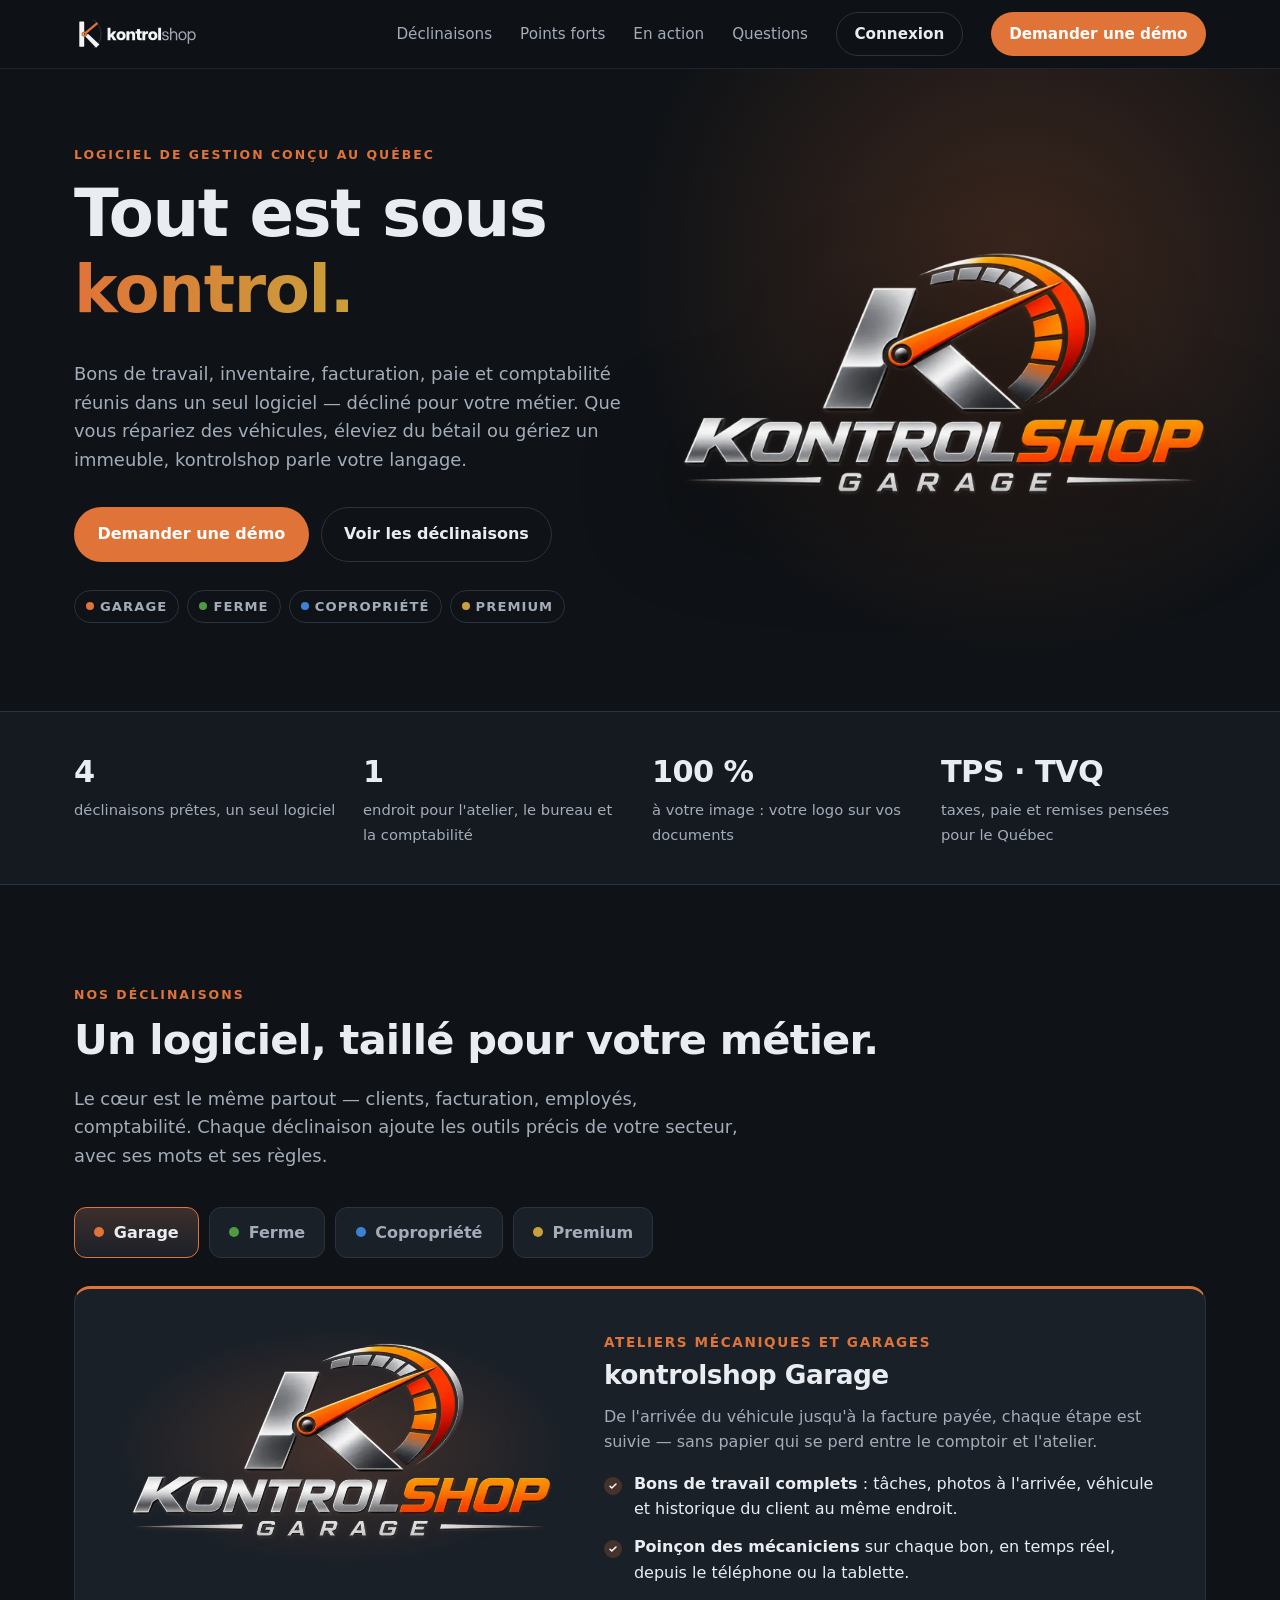
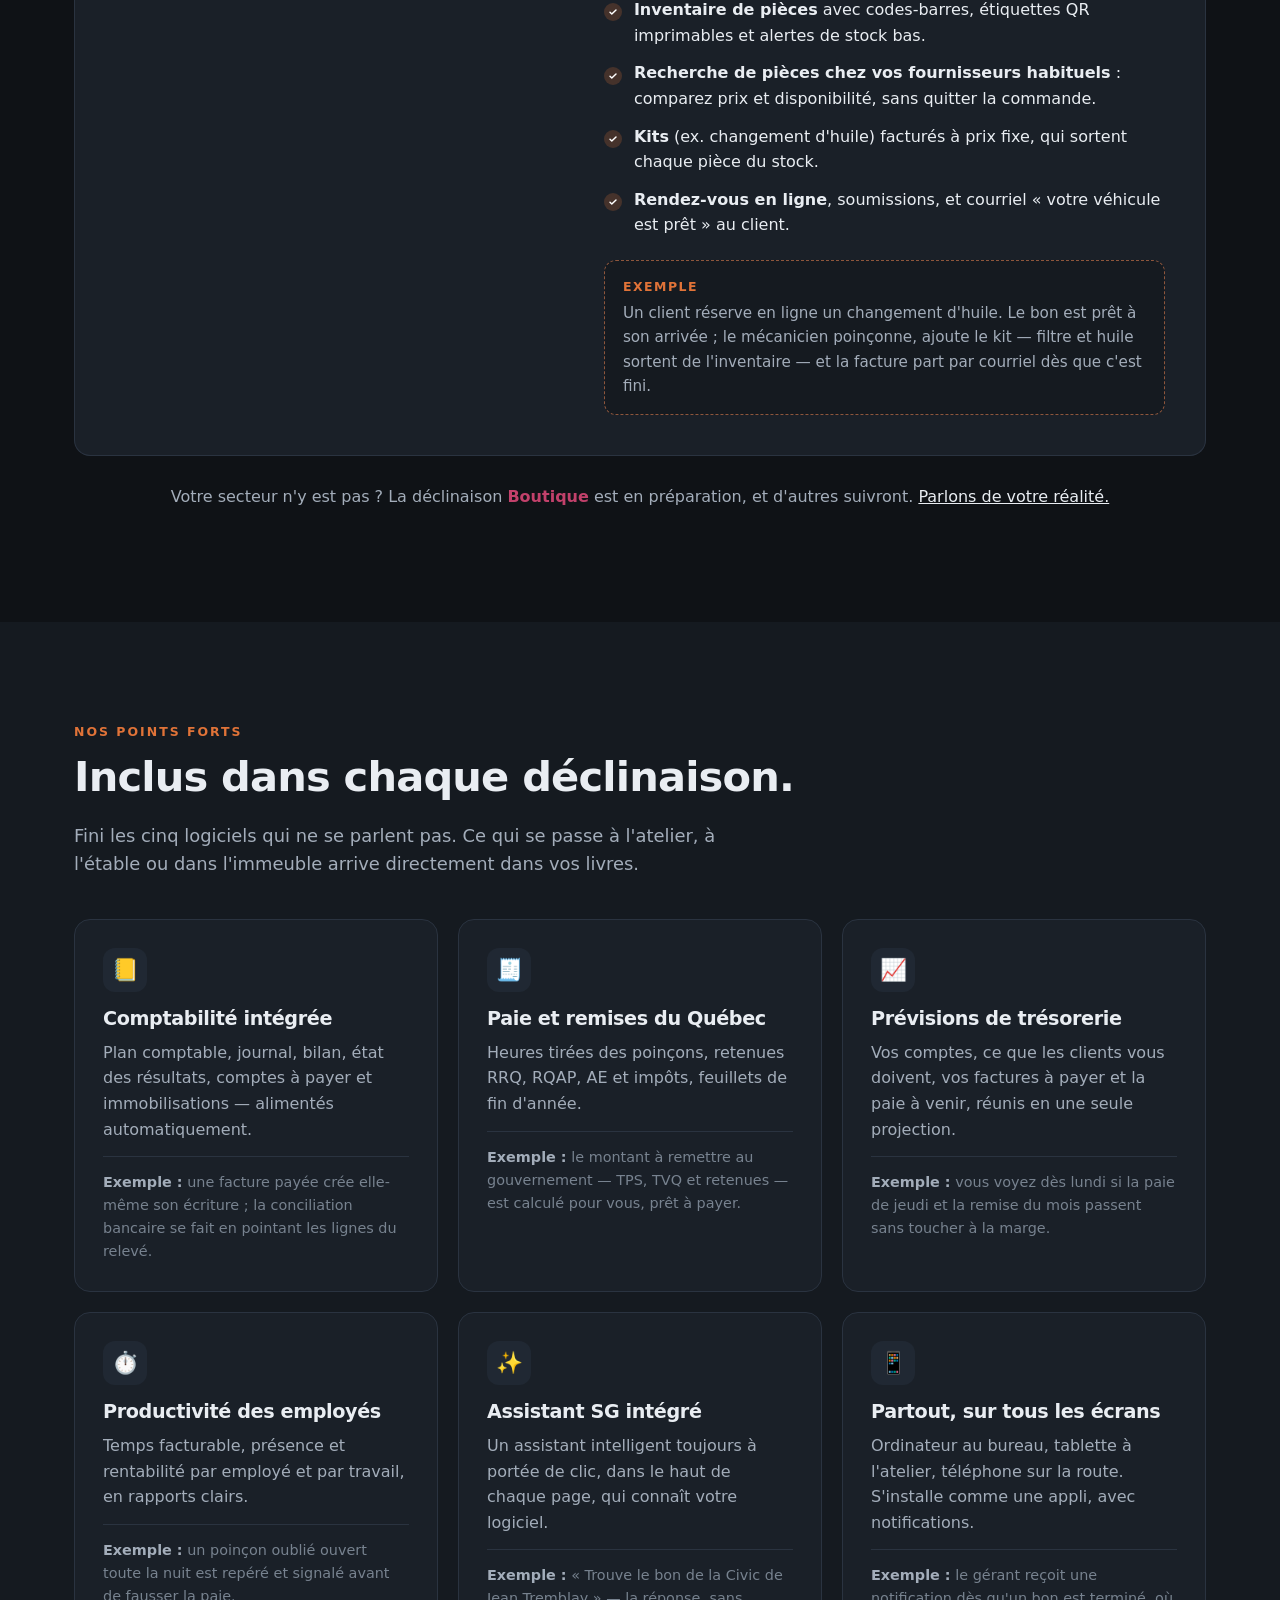
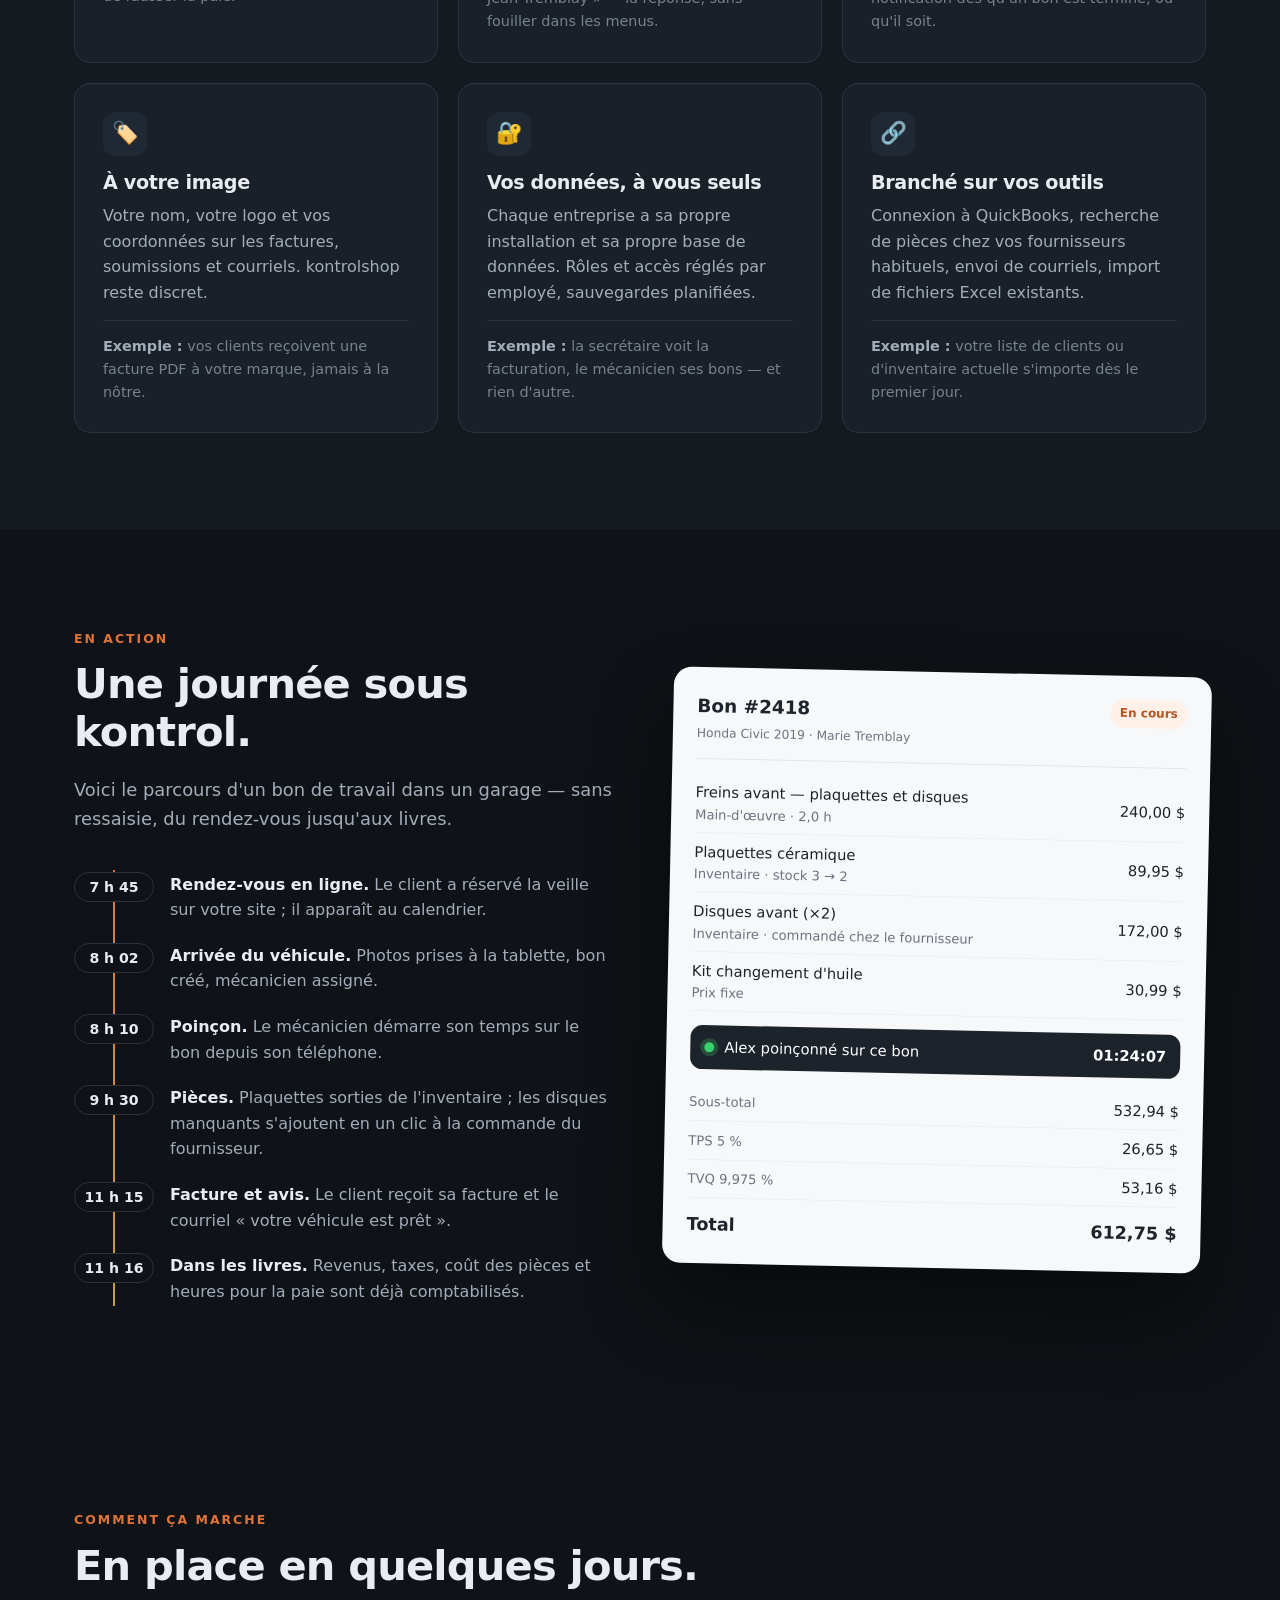
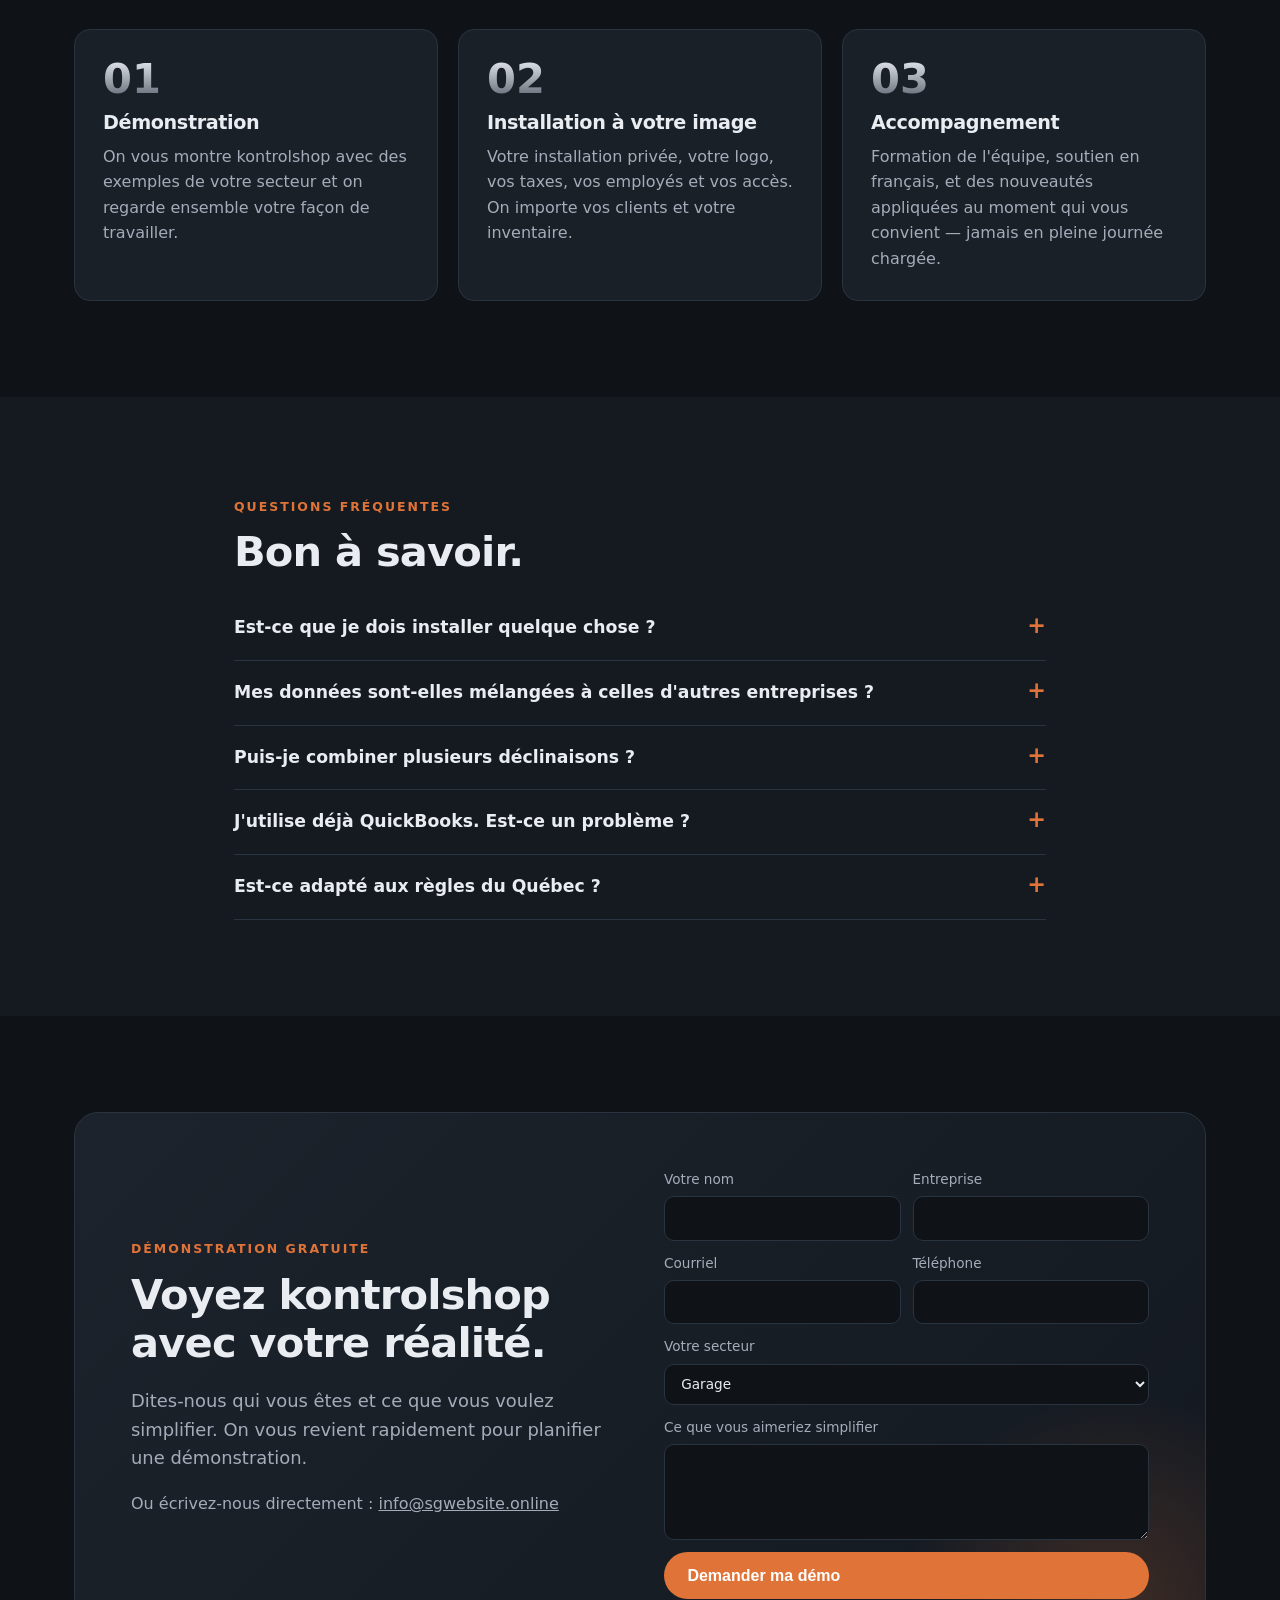
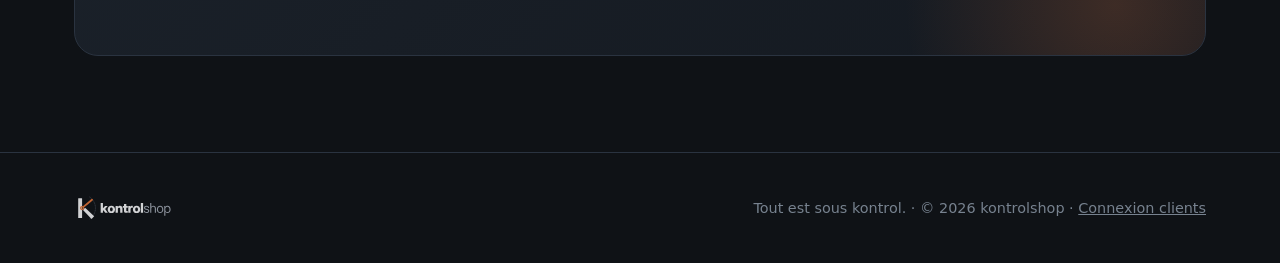
==== commit c74c5452: "Site : bouton Connexion vers le logiciel (en-tête et pied de page) Adresse à compléter (ADRESSE-DU-L" ====
--- a/index.html
+++ b/index.html
@@ -49,7 +49,11 @@
 .nav a{text-decoration:none;color:var(--doux);font-size:.95rem}
 .nav a:hover{color:var(--texte)}
 .nav .btn{color:#fff;padding:.6em 1.15em}
-@media (max-width:820px){.nav a:not(.btn){display:none}}
+.nav .btn-connexion{color:var(--texte);border-color:var(--ligne)}
+.nav .btn-connexion:hover{border-color:var(--doux)}
+.nav .court{display:none}
+@media (max-width:820px){.nav a:not(.btn){display:none}.nav{gap:10px}}
+@media (max-width:520px){.nav .long{display:none}.nav .court{display:inline}.entete .logo img{height:30px}.nav .btn{padding:.55em .95em;font-size:.9rem}}
 
 /* Accueil */
 .hero{position:relative;padding:72px 0 88px;overflow:hidden}
@@ -181,7 +185,8 @@
       <a href="#points-forts">Points forts</a>
       <a href="#exemple">En action</a>
       <a href="#questions">Questions</a>
-      <a class="btn btn-plein" href="#contact">Demander une démo</a>
+      <a class="btn btn-contour btn-connexion" href="https://ADRESSE-DU-LOGICIEL/login">Connexion</a>
+      <a class="btn btn-plein" href="#contact"><span class="long">Demander une démo</span><span class="court">Démo</span></a>
     </nav>
   </div>
 </header>
@@ -485,7 +490,7 @@
 <footer class="pied">
   <div class="conteneur">
     <img src="img/logo.svg" alt="kontrolshop" width="811" height="244">
-    <span>Tout est sous kontrol. · © <span id="annee">2026</span> kontrolshop</span>
+    <span>Tout est sous kontrol. · © <span id="annee">2026</span> kontrolshop · <a href="https://ADRESSE-DU-LOGICIEL/login">Connexion clients</a></span>
   </div>
 </footer>
 
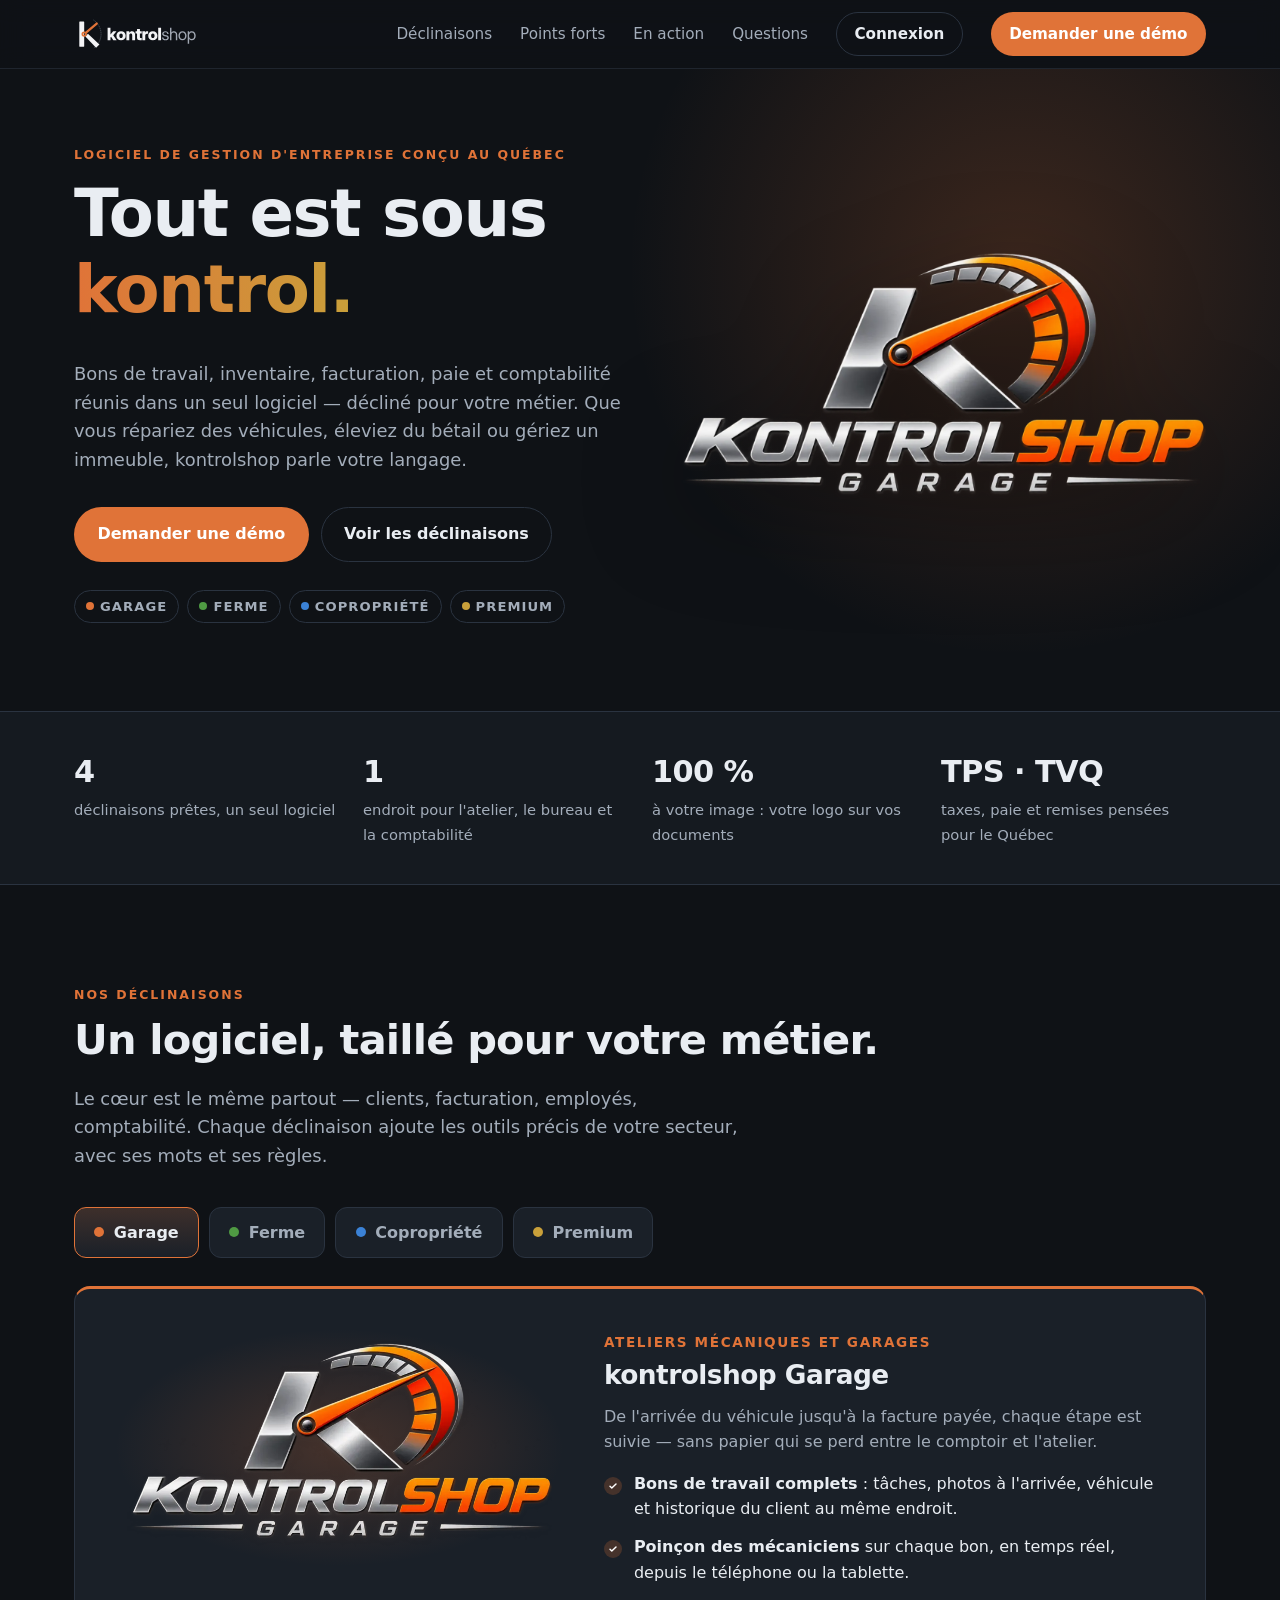
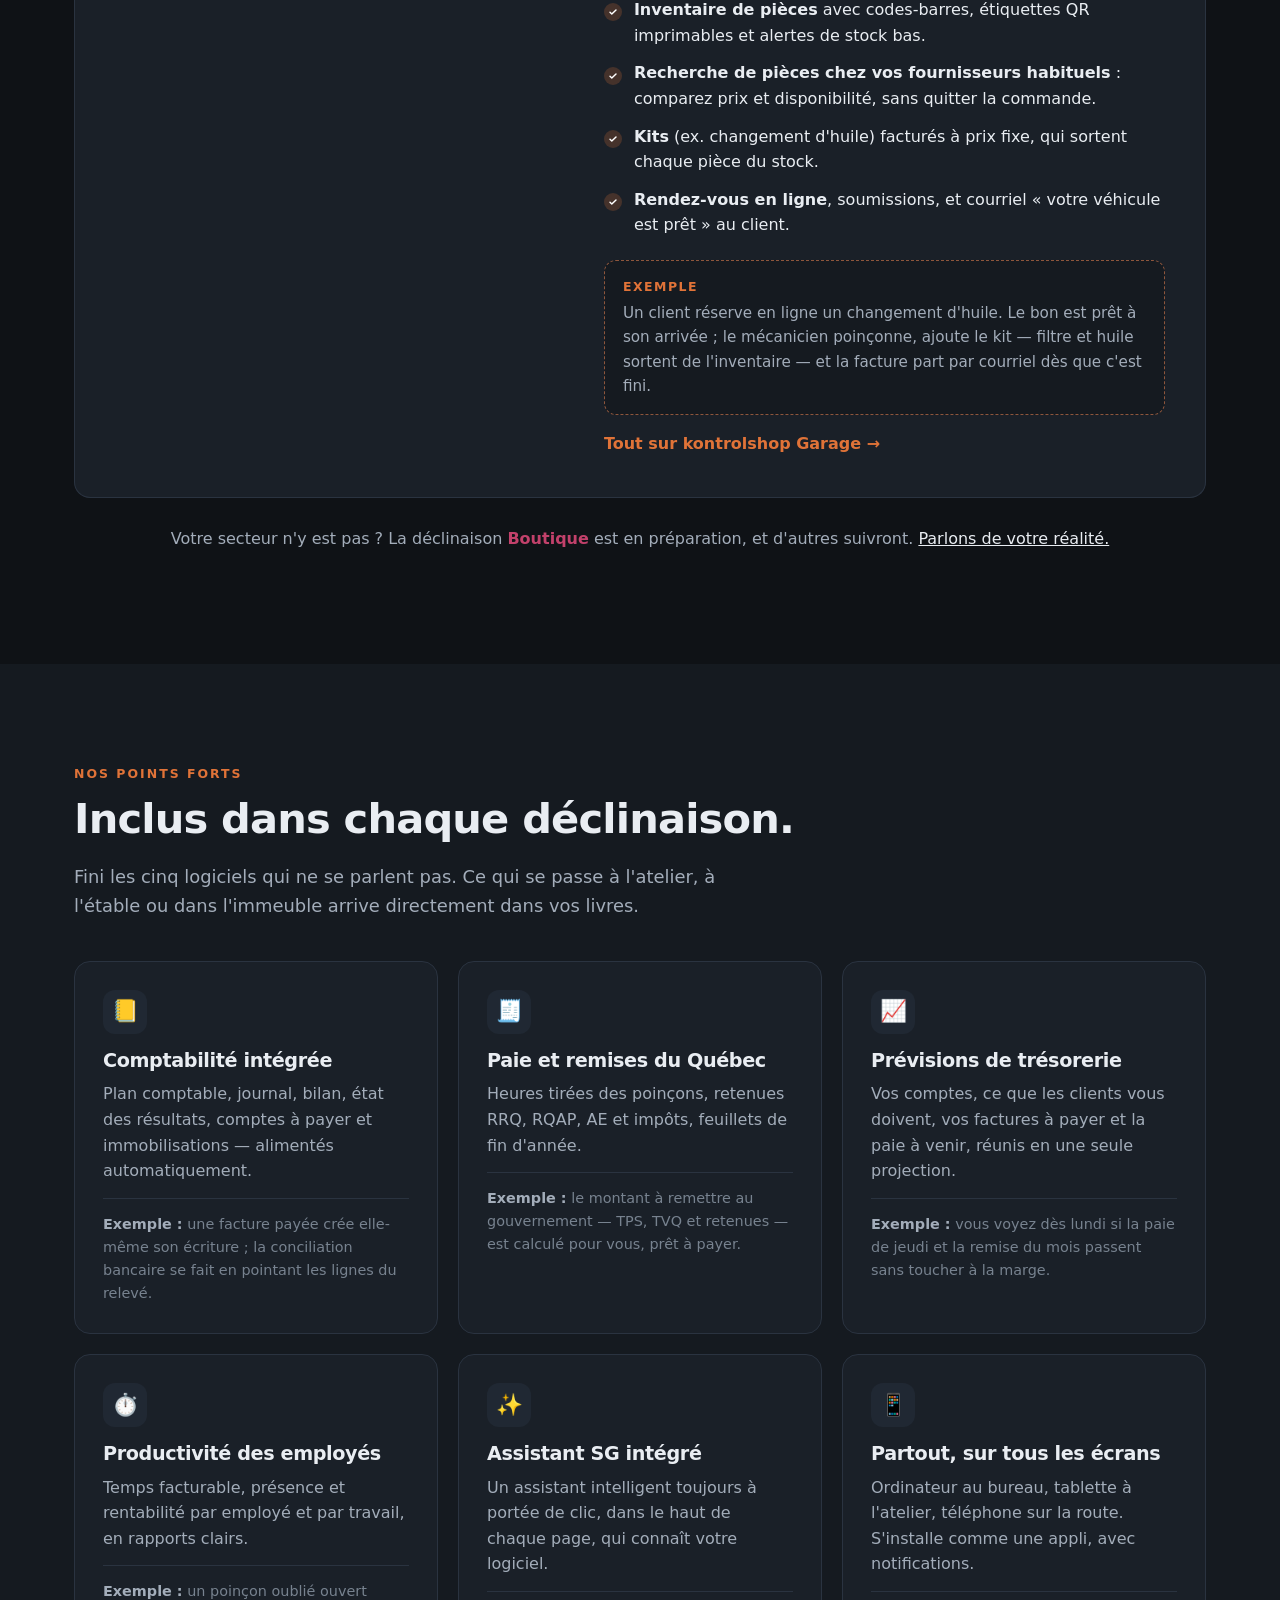
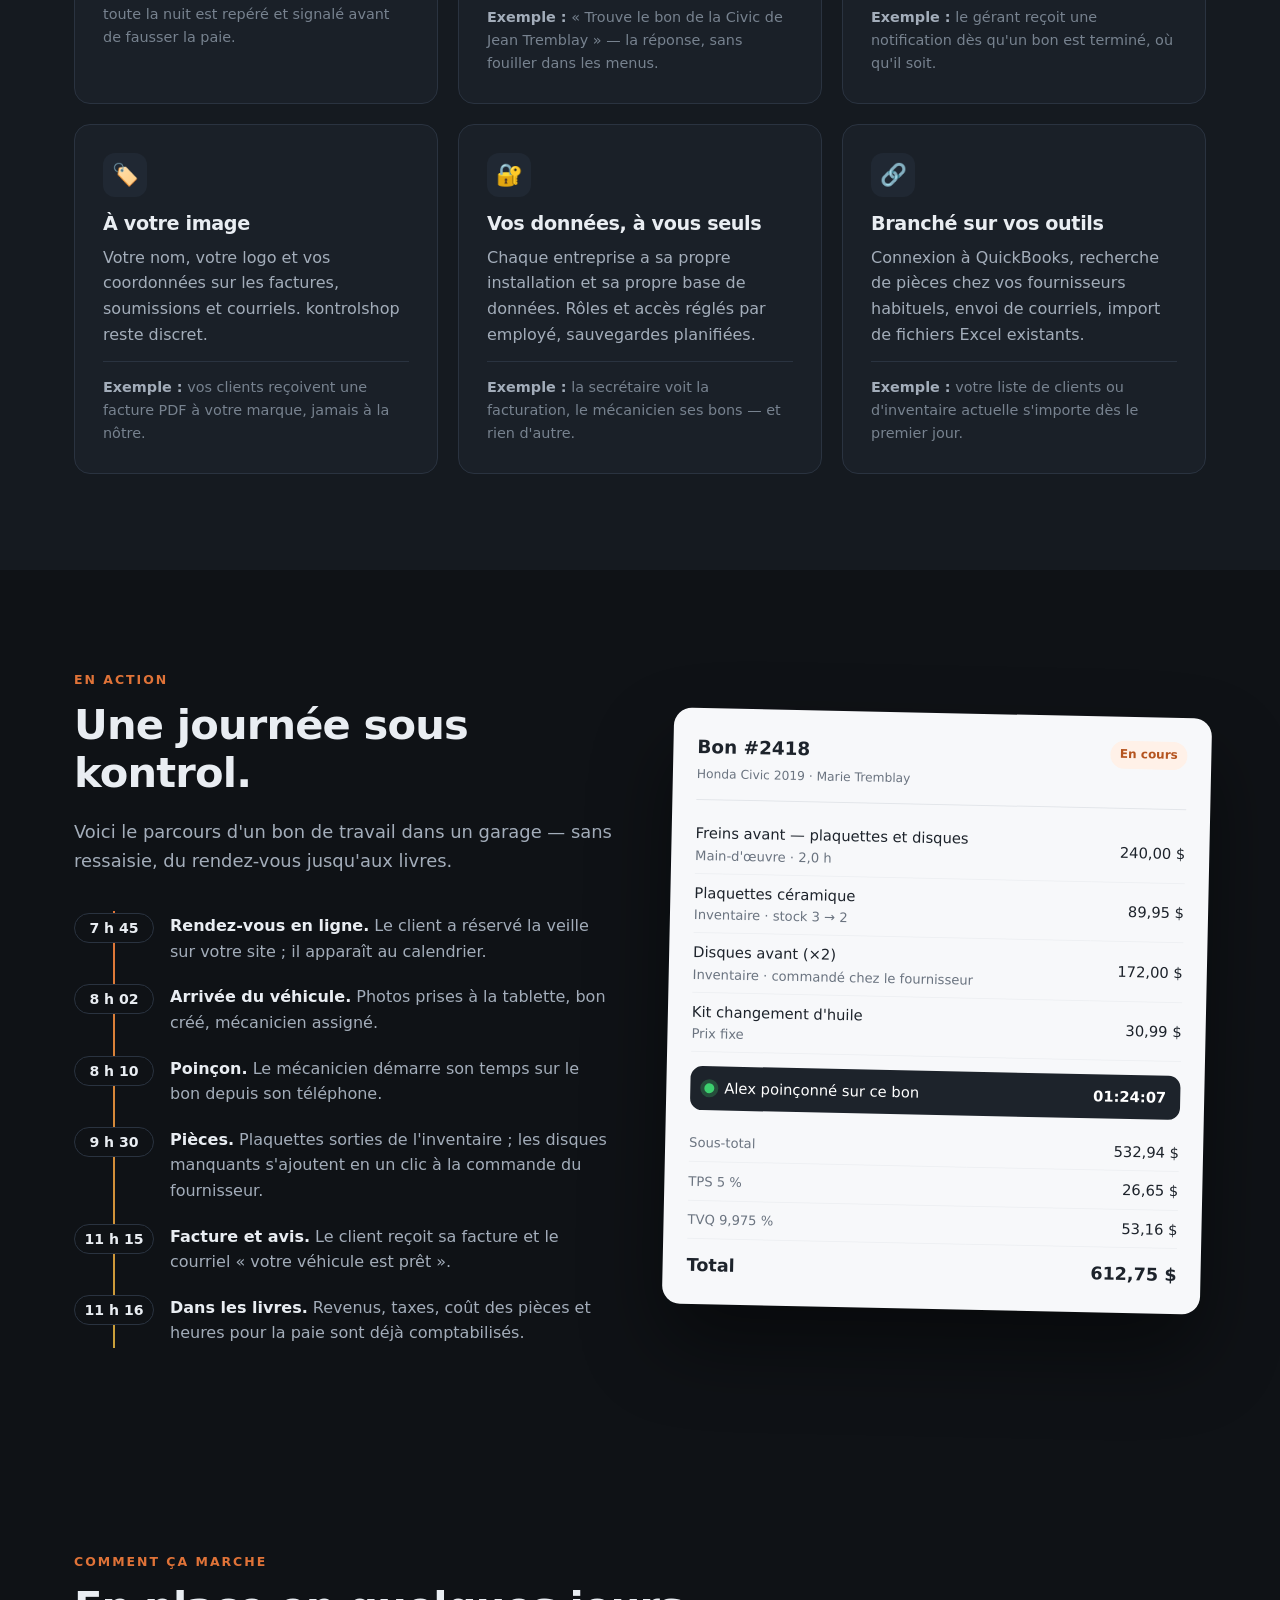
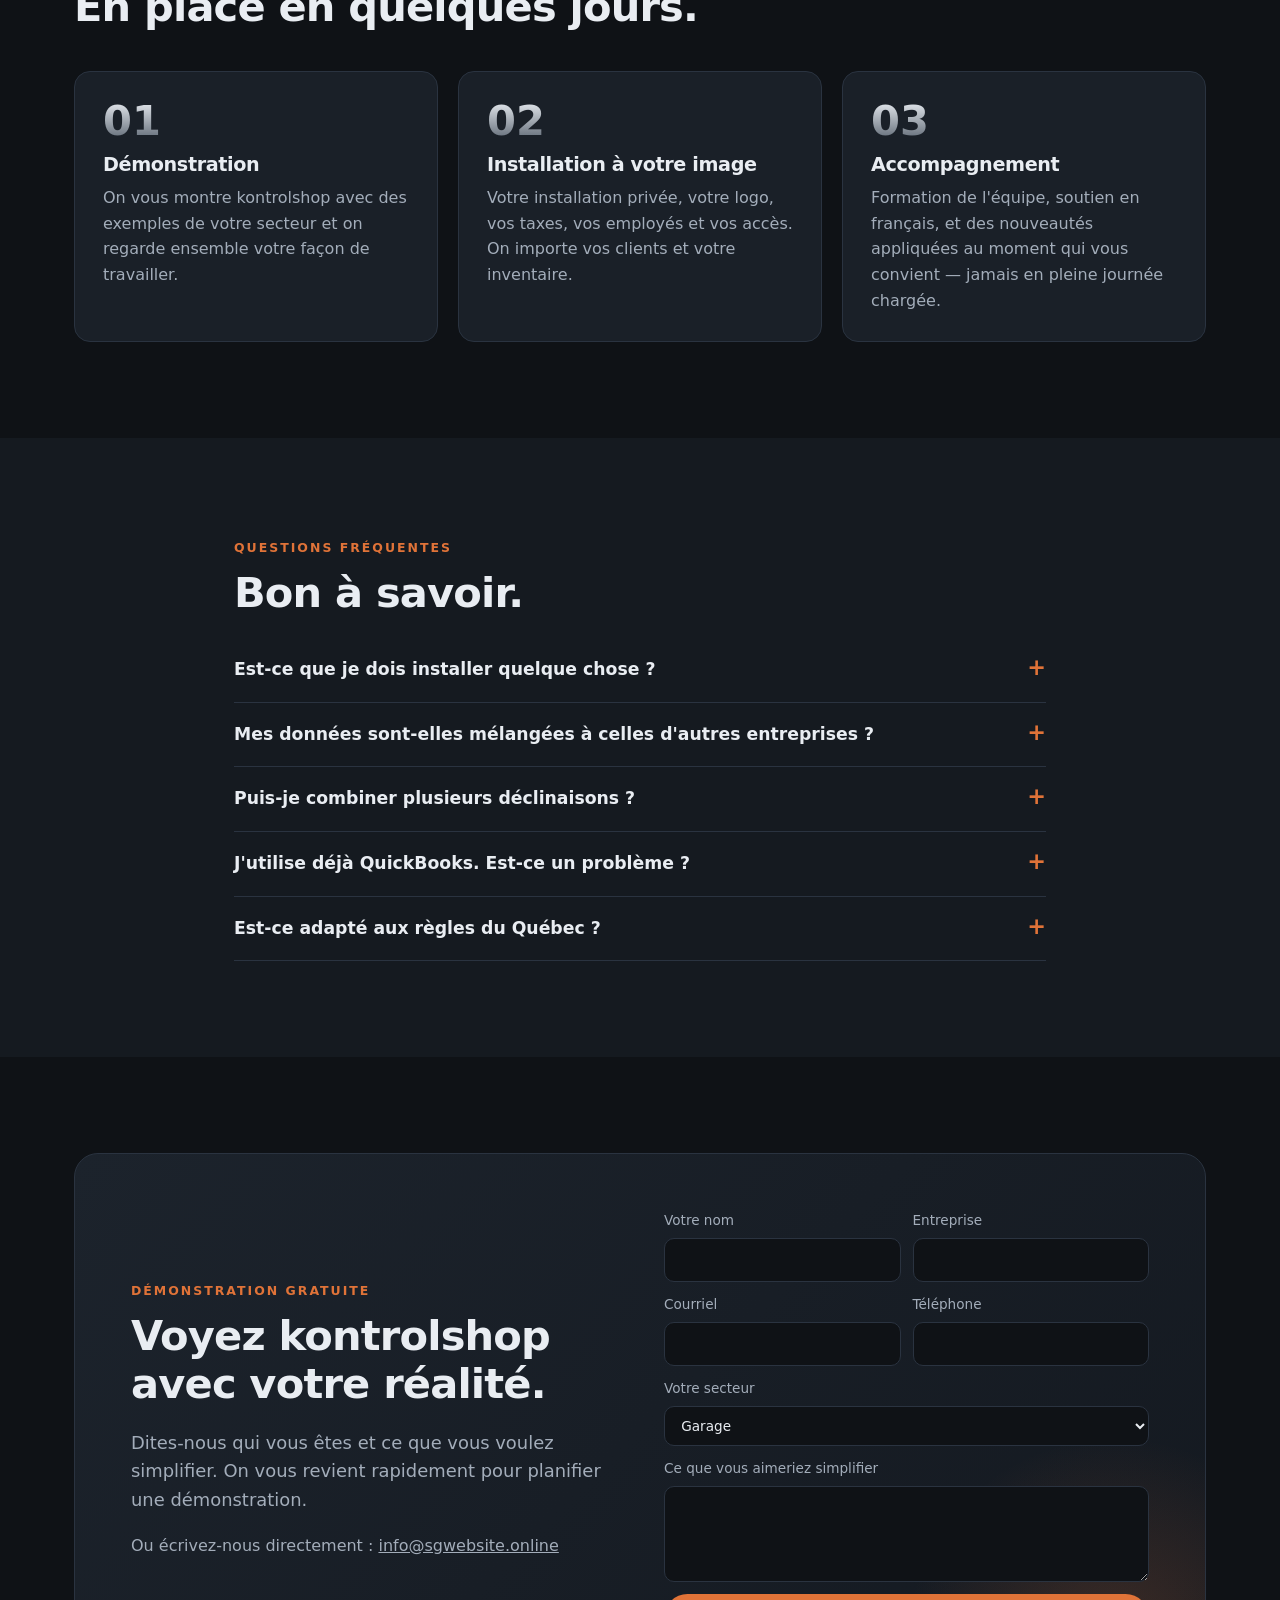
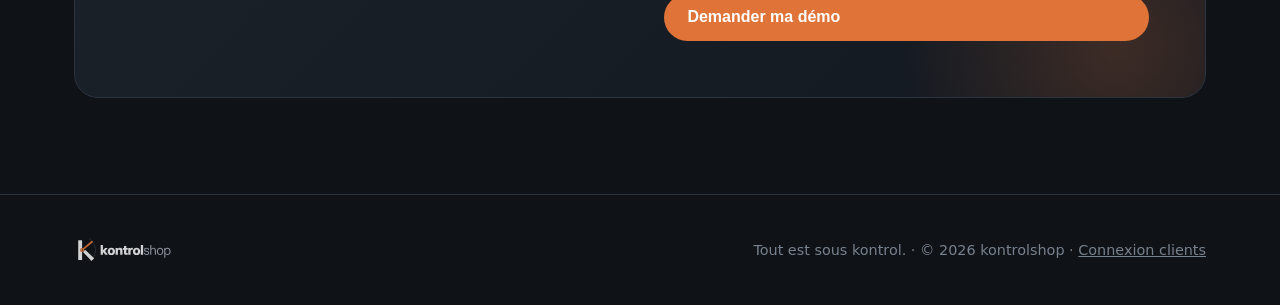
==== commit 95bcc425: "Référencement : une page par déclinaison, titres, données structurées - Pages /garage/, /ferme/, /co" ====
--- a/index.html
+++ b/index.html
@@ -3,177 +3,101 @@
 <head>
 <meta charset="utf-8">
 <meta name="viewport" content="width=device-width, initial-scale=1">
-<title>kontrolshop — Tout est sous kontrol.</title>
-<meta name="description" content="kontrolshop, le logiciel de gestion québécois qui s'adapte à votre métier : garage, ferme, copropriété et VR. Bons de travail, inventaire, facturation, paie et comptabilité au même endroit.">
+<title>Logiciel de gestion pour garages, fermes et copropriétés au Québec | kontrolshop</title>
+<meta name="description" content="kontrolshop : logiciel de gestion québécois pour garages, fermes d'élevage, copropriétés et ateliers de VR. Bons de travail, inventaire, facturation, paie et comptabilité (TPS/TVQ) au même endroit.">
 <link rel="canonical" href="https://www.kontrolshop.com/">
+<meta property="og:type" content="website">
+<meta property="og:locale" content="fr_CA">
+<meta property="og:site_name" content="kontrolshop">
 <meta property="og:title" content="kontrolshop — Tout est sous kontrol.">
-<meta property="og:description" content="Un logiciel de gestion, quatre déclinaisons : Garage, Ferme, Copropriété et Premium.">
-<meta property="og:image" content="https://www.kontrolshop.com/img/hero.webp">
+<meta property="og:description" content="Un logiciel de gestion québécois, quatre déclinaisons : Garage, Ferme, Copropriété et Premium (VR).">
+<meta property="og:image" content="https://www.kontrolshop.com/img/og-accueil.jpg">
+<meta property="og:image:width" content="1200">
+<meta property="og:image:height" content="630">
 <meta property="og:url" content="https://www.kontrolshop.com/">
+<meta name="twitter:card" content="summary_large_image">
 <meta name="theme-color" content="#0f1216">
-<link rel="icon" href="img/icone.svg" type="image/svg+xml">
-<link rel="apple-touch-icon" href="img/apple-touch-icon.png">
-<style>
-:root{
-  --fond:#0f1216; --fond-2:#151a20; --carte:#1a2028; --carte-2:#202833;
-  --ligne:#2a3340; --texte:#e9edf2; --doux:#a3adba; --pale:#77828f;
-  --garage:#e07338; --ferme:#4f9a43; --copro:#3b82d6; --premium:#c9a03a; --boutique:#c2416b;
-  --accent:var(--garage);
-  --rayon:16px; --max:1180px;
-}
-*{box-sizing:border-box}
-html{scroll-behavior:smooth;-webkit-text-size-adjust:100%}
-body{margin:0;background:var(--fond);color:var(--texte);font:16px/1.6 system-ui,-apple-system,"Segoe UI",Roboto,"Helvetica Neue",Arial,sans-serif;overflow-x:hidden}
-img{max-width:100%;height:auto;display:block}
-a{color:inherit}
-h1,h2,h3{line-height:1.15;margin:0 0 .5em;letter-spacing:-.02em}
-h2{font-size:clamp(1.8rem,3.6vw,2.6rem)}
-h3{font-size:1.2rem}
-p{margin:0 0 1em}
-.conteneur{max-width:var(--max);margin:0 auto;padding:0 24px}
-.surtitre{display:inline-block;font-size:.78rem;font-weight:700;letter-spacing:.16em;text-transform:uppercase;color:var(--accent);margin-bottom:.9em}
-.intro{color:var(--doux);font-size:1.12rem;max-width:680px}
-section{padding:96px 0}
-.btn{display:inline-flex;align-items:center;gap:.5em;padding:.85em 1.4em;border-radius:999px;font-weight:650;text-decoration:none;border:1px solid transparent;transition:transform .15s,background .15s,border-color .15s;cursor:pointer;font-size:1rem}
-.btn:hover{transform:translateY(-1px)}
-.btn-plein{background:var(--accent);color:#fff}
-.btn-plein:hover{filter:brightness(1.08)}
-.btn-contour{border-color:var(--ligne);color:var(--texte);background:transparent}
-.btn-contour:hover{border-color:var(--doux)}
-
-/* En-tête */
-.entete{position:sticky;top:0;z-index:20;background:rgba(15,18,22,.82);backdrop-filter:blur(12px);-webkit-backdrop-filter:blur(12px);border-bottom:1px solid rgba(42,51,64,.6)}
-.entete .conteneur{display:flex;align-items:center;justify-content:space-between;height:68px;gap:16px}
-.entete .logo img{height:38px;width:auto}
-.nav{display:flex;align-items:center;gap:28px}
-.nav a{text-decoration:none;color:var(--doux);font-size:.95rem}
-.nav a:hover{color:var(--texte)}
-.nav .btn{color:#fff;padding:.6em 1.15em}
-.nav .btn-connexion{color:var(--texte);border-color:var(--ligne)}
-.nav .btn-connexion:hover{border-color:var(--doux)}
-.nav .court{display:none}
-@media (max-width:820px){.nav a:not(.btn){display:none}.nav{gap:10px}}
-@media (max-width:520px){.nav .long{display:none}.nav .court{display:inline}.entete .logo img{height:30px}.nav .btn{padding:.55em .95em;font-size:.9rem}}
-
-/* Accueil */
-.hero{position:relative;padding:72px 0 88px;overflow:hidden}
-.hero::before{content:"";position:absolute;inset:-30% -10% auto auto;width:780px;height:780px;background:radial-gradient(closest-side,rgba(224,115,56,.22),transparent);pointer-events:none}
-.hero .conteneur{display:grid;grid-template-columns:1.05fr 1fr;gap:48px;align-items:center;position:relative}
-.hero h1{font-size:clamp(2.4rem,5.4vw,4.1rem);font-weight:800}
-.hero h1 em{font-style:normal;background:linear-gradient(90deg,var(--garage),var(--premium));-webkit-background-clip:text;background-clip:text;color:transparent}
-.hero .intro{margin-bottom:1.8em}
-.hero .actions{display:flex;flex-wrap:wrap;gap:12px}
-.puces-secteurs{display:flex;flex-wrap:wrap;gap:8px;margin-top:28px}
-.puce{display:inline-flex;align-items:center;gap:.45em;font-size:.82rem;font-weight:700;letter-spacing:.08em;text-transform:uppercase;padding:.4em .85em;border-radius:999px;border:1px solid var(--ligne);color:var(--doux);text-decoration:none}
-.puce i{width:8px;height:8px;border-radius:50%;background:var(--c)}
-.puce:hover{border-color:var(--c);color:var(--texte)}
-.hero-visuel{position:relative}
-.hero-visuel img{filter:drop-shadow(0 30px 50px rgba(0,0,0,.55));animation:flotte 7s ease-in-out infinite}
-@keyframes flotte{50%{transform:translateY(-10px)}}
-@media (prefers-reduced-motion:reduce){.hero-visuel img{animation:none}html{scroll-behavior:auto}}
-@media (max-width:900px){.hero .conteneur{grid-template-columns:1fr}.hero-visuel{order:-1;max-width:520px;margin:0 auto}}
-
-/* Chiffres */
-.chiffres{border-top:1px solid var(--ligne);border-bottom:1px solid var(--ligne);background:var(--fond-2);padding:36px 0}
-.chiffres .conteneur{display:grid;grid-template-columns:repeat(4,1fr);gap:24px}
-.chiffre strong{display:block;font-size:1.9rem;font-weight:800;letter-spacing:-.02em}
-.chiffre span{color:var(--doux);font-size:.92rem}
-@media (max-width:760px){.chiffres .conteneur{grid-template-columns:1fr 1fr}}
-
-/* Déclinaisons */
-.onglets{display:flex;flex-wrap:wrap;gap:10px;margin:36px 0 28px}
-.onglet{--c:var(--garage);display:flex;align-items:center;gap:.6em;padding:.75em 1.2em;border-radius:12px;border:1px solid var(--ligne);background:var(--carte);color:var(--doux);font:inherit;font-weight:650;cursor:pointer;transition:.15s}
-.onglet i{width:10px;height:10px;border-radius:50%;background:var(--c)}
-.onglet:hover{color:var(--texte)}
-.onglet[aria-selected="true"]{border-color:var(--c);color:var(--texte);background:linear-gradient(180deg,color-mix(in srgb,var(--c) 18%,var(--carte)),var(--carte))}
-.panneau{--c:var(--garage);display:grid;grid-template-columns:1fr 1.25fr;gap:40px;align-items:start;background:var(--carte);border:1px solid var(--ligne);border-top:3px solid var(--c);border-radius:var(--rayon);padding:40px}
-.panneau + .panneau{margin-top:24px}
-.js .panneau[hidden]{display:none}
-.panneau .logo-secteur{background:radial-gradient(closest-side,color-mix(in srgb,var(--c) 22%,transparent),transparent);border-radius:var(--rayon);padding:12px}
-.panneau h3{font-size:1.65rem;margin-top:.2em}
-.panneau .pour{color:var(--c);font-weight:700;font-size:.85rem;letter-spacing:.12em;text-transform:uppercase}
-.panneau p{color:var(--doux)}
-.liste{list-style:none;padding:0;margin:0 0 1.4em;display:grid;gap:12px}
-.liste li{position:relative;padding-left:30px}
-.liste li::before{content:"";position:absolute;left:0;top:.38em;width:18px;height:18px;border-radius:50%;background:color-mix(in srgb,var(--c) 22%,transparent) url("data:image/svg+xml,%3Csvg xmlns='http://www.w3.org/2000/svg' viewBox='0 0 20 20'%3E%3Cpath d='M5 10.5l3 3 7-7' fill='none' stroke='white' stroke-width='2.4' stroke-linecap='round' stroke-linejoin='round'/%3E%3C/svg%3E") center/12px no-repeat}
-.liste li b{color:var(--texte)}
-.exemple{background:var(--fond-2);border:1px dashed color-mix(in srgb,var(--c) 55%,var(--ligne));border-radius:12px;padding:16px 18px;font-size:.95rem;color:var(--doux)}
-.exemple strong{color:var(--c);display:block;font-size:.78rem;letter-spacing:.12em;text-transform:uppercase;margin-bottom:.3em}
-@media (max-width:860px){.panneau{grid-template-columns:1fr;padding:24px}.panneau .logo-secteur{max-width:420px}}
-.autre-secteur{margin-top:28px;color:var(--doux);text-align:center}
-.autre-secteur a{color:var(--texte)}
-
-/* Points forts */
-.forts{background:var(--fond-2)}
-.grille{display:grid;grid-template-columns:repeat(3,1fr);gap:20px;margin-top:40px}
-.fort{background:var(--carte);border:1px solid var(--ligne);border-radius:var(--rayon);padding:28px;transition:border-color .2s,transform .2s}
-.fort:hover{border-color:#3b4656;transform:translateY(-2px)}
-.fort .ico{width:44px;height:44px;border-radius:12px;display:grid;place-items:center;background:var(--carte-2);margin-bottom:16px;font-size:1.35rem}
-.fort p{color:var(--doux);margin:0}
-.fort .ex{margin-top:14px;padding-top:14px;border-top:1px solid var(--ligne);font-size:.9rem;color:var(--pale)}
-.fort .ex b{color:var(--doux)}
-@media (max-width:980px){.grille{grid-template-columns:1fr 1fr}}
-@media (max-width:640px){.grille{grid-template-columns:1fr}}
-
-/* Démonstration : une journée */
-.journee .conteneur{display:grid;grid-template-columns:1fr 1fr;gap:56px;align-items:center}
-.etapes{list-style:none;margin:28px 0 0;padding:0;position:relative}
-.etapes::before{content:"";position:absolute;left:39px;top:8px;bottom:8px;width:2px;background:linear-gradient(var(--garage),var(--premium))}
-.etapes li{display:grid;grid-template-columns:80px 1fr;gap:16px;padding:10px 0;position:relative}
-.etapes time{font-weight:800;font-variant-numeric:tabular-nums;color:var(--texte);background:var(--fond);border:1px solid var(--ligne);border-radius:999px;text-align:center;height:30px;line-height:28px;font-size:.88rem;position:relative;z-index:1}
-.etapes p{margin:0;color:var(--doux)}
-.etapes b{color:var(--texte)}
-/* Maquette d'un bon de travail */
-.bon{background:#f7f8fa;color:#1d232b;border-radius:18px;padding:24px;box-shadow:0 40px 80px rgba(0,0,0,.45);font-size:.92rem;transform:rotate(1.2deg)}
-.bon-tete{display:flex;justify-content:space-between;align-items:flex-start;gap:12px;border-bottom:1px solid #e3e6ea;padding-bottom:14px;margin-bottom:14px}
-.bon-tete b{font-size:1.15rem;display:block}
-.bon-tete small{color:#6b7480}
-.statut{background:#fff1e8;color:#b5541f;font-weight:700;font-size:.75rem;padding:.35em .8em;border-radius:999px;white-space:nowrap}
-.bon table{width:100%;border-collapse:collapse}
-.bon td{padding:7px 0;border-bottom:1px solid #eef0f3}
-.bon td:last-child{text-align:right;font-variant-numeric:tabular-nums;white-space:nowrap}
-.bon .mini{color:#6b7480;font-size:.82rem}
-.poincon{display:flex;align-items:center;gap:10px;background:#1d232b;color:#fff;border-radius:12px;padding:10px 14px;margin:14px 0}
-.poincon .pt{width:10px;height:10px;border-radius:50%;background:#3ccf6e;box-shadow:0 0 0 4px rgba(60,207,110,.25);animation:pulse 1.6s infinite}
-@keyframes pulse{50%{box-shadow:0 0 0 7px rgba(60,207,110,.08)}}
-.poincon span{margin-left:auto;font-variant-numeric:tabular-nums;font-weight:700}
-.total{display:flex;justify-content:space-between;font-weight:800;font-size:1.1rem;padding-top:12px}
-@media (max-width:900px){.journee .conteneur{grid-template-columns:1fr}.bon{transform:none}}
-
-/* Démarche */
-.demarche .grille{grid-template-columns:repeat(3,1fr)}
-.num{font-size:2.6rem;font-weight:800;line-height:1;background:linear-gradient(180deg,var(--texte),#5a6470);-webkit-background-clip:text;background-clip:text;color:transparent;margin-bottom:12px}
-@media (max-width:860px){.demarche .grille{grid-template-columns:1fr}}
-
-/* Questions */
-.faq{background:var(--fond-2)}
-.faq .conteneur{max-width:860px}
-details{border-bottom:1px solid var(--ligne);padding:18px 0}
-summary{cursor:pointer;font-weight:650;font-size:1.08rem;list-style:none;display:flex;justify-content:space-between;gap:16px}
-summary::-webkit-details-marker{display:none}
-summary::after{content:"+";color:var(--accent);font-size:1.4rem;line-height:1}
-details[open] summary::after{content:"–"}
-details p{color:var(--doux);margin:12px 0 0}
-
-/* Contact */
-.contact .boite{background:linear-gradient(135deg,#1c232c,#141920);border:1px solid var(--ligne);border-radius:24px;padding:56px;display:grid;grid-template-columns:1fr 1fr;gap:48px;align-items:center;position:relative;overflow:hidden}
-.contact .boite::after{content:"";position:absolute;right:-120px;bottom:-160px;width:420px;height:420px;background:radial-gradient(closest-side,rgba(224,115,56,.2),transparent)}
-form{display:grid;gap:12px;position:relative;z-index:1}
-label{font-size:.85rem;color:var(--doux);display:grid;gap:6px}
-input,select,textarea{font:inherit;color:var(--texte);background:var(--fond);border:1px solid var(--ligne);border-radius:10px;padding:.75em .9em;width:100%}
-input:focus,select:focus,textarea:focus{outline:2px solid var(--accent);outline-offset:1px;border-color:transparent}
-textarea{min-height:96px;resize:vertical}
-.deux{display:grid;grid-template-columns:1fr 1fr;gap:12px}
-@media (max-width:860px){.contact .boite{grid-template-columns:1fr;padding:28px}.deux{grid-template-columns:1fr}}
-
-/* Pied */
-.pied{padding:40px 0;border-top:1px solid var(--ligne);color:var(--pale);font-size:.9rem}
-.pied .conteneur{display:flex;flex-wrap:wrap;justify-content:space-between;align-items:center;gap:16px}
-.pied img{height:30px;width:auto;opacity:.85}
-
-:focus-visible{outline:2px solid var(--accent);outline-offset:3px}
-@media (max-width:520px){.conteneur{padding:0 16px}section{padding:68px 0}}
-</style>
+<link rel="icon" href="/img/icone.svg" type="image/svg+xml">
+<link rel="apple-touch-icon" href="/img/apple-touch-icon.png">
+<link rel="stylesheet" href="/styles.css">
+<script type="application/ld+json">
+[
+ {
+  "@context": "https://schema.org",
+  "@type": "Organization",
+  "@id": "https://www.kontrolshop.com/#org",
+  "name": "kontrolshop",
+  "url": "https://www.kontrolshop.com/",
+  "logo": "https://www.kontrolshop.com/img/apple-touch-icon.png",
+  "email": "info@sgwebsite.online",
+  "slogan": "Tout est sous kontrol.",
+  "areaServed": {
+   "@type": "AdministrativeArea",
+   "name": "Québec"
+  }
+ },
+ {
+  "@context": "https://schema.org",
+  "@type": "SoftwareApplication",
+  "name": "kontrolshop",
+  "applicationCategory": "BusinessApplication",
+  "operatingSystem": "Web, iOS, Android, Windows, macOS",
+  "inLanguage": "fr-CA",
+  "url": "https://www.kontrolshop.com/",
+  "image": "https://www.kontrolshop.com/img/og-accueil.jpg",
+  "description": "Logiciel de gestion québécois : bons de travail, inventaire, facturation, paie et comptabilité, décliné pour les garages, les fermes d'élevage, les copropriétés et les ateliers de VR.",
+  "publisher": {
+   "@id": "https://www.kontrolshop.com/#org"
+  }
+ },
+ {
+  "@context": "https://schema.org",
+  "@type": "FAQPage",
+  "mainEntity": [
+   {
+    "@type": "Question",
+    "name": "Est-ce que je dois installer quelque chose ?",
+    "acceptedAnswer": {
+     "@type": "Answer",
+     "text": "Non. kontrolshop fonctionne dans le navigateur, sur ordinateur, tablette et téléphone. Il peut aussi s'ajouter à l'écran d'accueil comme une application, avec notifications."
+    }
+   },
+   {
+    "@type": "Question",
+    "name": "Mes données sont-elles mélangées à celles d'autres entreprises ?",
+    "acceptedAnswer": {
+     "@type": "Answer",
+     "text": "Jamais. Chaque entreprise a sa propre installation et sa propre base de données. Les accès se règlent employé par employé, et des sauvegardes sont planifiées."
+    }
+   },
+   {
+    "@type": "Question",
+    "name": "Puis-je combiner plusieurs déclinaisons ?",
+    "acceptedAnswer": {
+     "@type": "Answer",
+     "text": "Oui. Les sections s'activent selon vos besoins : une ferme peut avoir un atelier de réparation, un garage peut gérer la paie de ses employés, et ainsi de suite."
+    }
+   },
+   {
+    "@type": "Question",
+    "name": "J'utilise déjà QuickBooks. Est-ce un problème ?",
+    "acceptedAnswer": {
+     "@type": "Answer",
+     "text": "Pas du tout. kontrolshop peut se brancher à QuickBooks, ou vous pouvez utiliser sa comptabilité intégrée et simplifier vos outils."
+    }
+   },
+   {
+    "@type": "Question",
+    "name": "Est-ce adapté aux règles du Québec ?",
+    "acceptedAnswer": {
+     "@type": "Answer",
+     "text": "Oui : TPS et TVQ, retenues RRQ, RQAP et AE, remises gouvernementales, municipalités et adresses du Québec. Le logiciel est conçu et soutenu en français, ici."
+    }
+   }
+  ]
+ }
+]
+</script>
 </head>
 <body>
 
@@ -185,7 +109,7 @@
       <a href="#points-forts">Points forts</a>
       <a href="#exemple">En action</a>
       <a href="#questions">Questions</a>
-      <a class="btn btn-contour btn-connexion" href="https://ADRESSE-DU-LOGICIEL/login">Connexion</a>
+      <a class="btn btn-contour btn-connexion" href="https://template-production-da86.up.railway.app/login">Connexion</a>
       <a class="btn btn-plein" href="#contact"><span class="long">Demander une démo</span><span class="court">Démo</span></a>
     </nav>
   </div>
@@ -196,7 +120,7 @@
 <section class="hero">
   <div class="conteneur">
     <div>
-      <span class="surtitre">Logiciel de gestion conçu au Québec</span>
+      <span class="surtitre">Logiciel de gestion d'entreprise conçu au Québec</span>
       <h1>Tout est sous <em>kontrol.</em></h1>
       <p class="intro">Bons de travail, inventaire, facturation, paie et comptabilité réunis dans un seul logiciel — décliné pour votre métier. Que vous répariez des véhicules, éleviez du bétail ou gériez un immeuble, kontrolshop parle votre langage.</p>
       <div class="actions">
@@ -253,6 +177,7 @@
           <li><b>Rendez-vous en ligne</b>, soumissions, et courriel « votre véhicule est prêt » au client.</li>
         </ul>
         <div class="exemple"><strong>Exemple</strong>Un client réserve en ligne un changement d'huile. Le bon est prêt à son arrivée ; le mécanicien poinçonne, ajoute le kit — filtre et huile sortent de l'inventaire — et la facture part par courriel dès que c'est fini.</div>
+        <a class="en-savoir" href="/garage/">Tout sur kontrolshop Garage →</a>
       </div>
     </article>
 
@@ -270,6 +195,7 @@
           <li><b>Traçabilité complète</b> : chaque paquet vendu reste relié à la bête dont il provient.</li>
         </ul>
         <div class="exemple"><strong>Exemple</strong>La bête BT-014 part à l'abattoir avec une carcasse de 410&nbsp;kg. kontrolshop prévoit le nombre de paquets de faux-filet, de bavette et de haché ; à la réception, l'écart avec le boucher saute aux yeux.</div>
+        <a class="en-savoir" href="/ferme/">Tout sur kontrolshop Ferme →</a>
       </div>
     </article>
 
@@ -287,6 +213,7 @@
           <li><b>Portail sécurisé des copropriétaires</b> : leur solde, leurs documents (procès-verbaux, règlements, états financiers) et le suivi de leurs demandes.</li>
         </ul>
         <div class="exemple"><strong>Exemple</strong>Un copropriétaire signale une infiltration d'eau depuis son portail, photo à l'appui. Le gestionnaire crée le bon pour le couvreur ; le copropriétaire voit la progression sans téléphoner.</div>
+        <a class="en-savoir" href="/copropriete/">Tout sur kontrolshop Copropriété →</a>
       </div>
     </article>
 
@@ -304,6 +231,7 @@
           <li><b>Marge proposée automatiquement</b> sur chaque nouvelle pièce, selon votre politique de prix.</li>
         </ul>
         <div class="exemple"><strong>Exemple</strong>Un VR acheté 48&nbsp;000&nbsp;$ reçoit 2&nbsp;300&nbsp;$ de préparation à l'atelier. À la vente, kontrolshop connaît son vrai coûtant — 50&nbsp;300&nbsp;$ — et affiche le profit réel, sans calcul à la main.</div>
+        <a class="en-savoir" href="/vr/">Tout sur kontrolshop Premium (VR) →</a>
       </div>
     </article>
 
@@ -490,7 +418,7 @@
 <footer class="pied">
   <div class="conteneur">
     <img src="img/logo.svg" alt="kontrolshop" width="811" height="244">
-    <span>Tout est sous kontrol. · © <span id="annee">2026</span> kontrolshop · <a href="https://ADRESSE-DU-LOGICIEL/login">Connexion clients</a></span>
+    <span>Tout est sous kontrol. · © <span id="annee">2026</span> kontrolshop · <a href="https://template-production-da86.up.railway.app/login">Connexion clients</a></span>
   </div>
 </footer>
 
@@ -524,7 +452,8 @@
   });
 });
 document.querySelectorAll("[data-va]").forEach(a => a.addEventListener("click", () => choisir(a.dataset.va)));
-choisir("garage");
+const demande = new URLSearchParams(location.search).get("secteur");
+choisir(couleurs[demande] ? demande : "garage");
 
 // Le formulaire ouvre le courriel de la personne, déjà rempli
 document.getElementById("formulaire").addEventListener("submit", e => {
--- a/styles.css
+++ b/styles.css
@@ -0,0 +1,184 @@
+:root{
+  --fond:#0f1216; --fond-2:#151a20; --carte:#1a2028; --carte-2:#202833;
+  --ligne:#2a3340; --texte:#e9edf2; --doux:#a3adba; --pale:#77828f;
+  --garage:#e07338; --ferme:#4f9a43; --copro:#3b82d6; --premium:#c9a03a; --boutique:#c2416b;
+  --accent:var(--garage);
+  --rayon:16px; --max:1180px;
+}
+*{box-sizing:border-box}
+html{scroll-behavior:smooth;-webkit-text-size-adjust:100%}
+body{margin:0;background:var(--fond);color:var(--texte);font:16px/1.6 system-ui,-apple-system,"Segoe UI",Roboto,"Helvetica Neue",Arial,sans-serif;overflow-x:hidden}
+img{max-width:100%;height:auto;display:block}
+a{color:inherit}
+h1,h2,h3{line-height:1.15;margin:0 0 .5em;letter-spacing:-.02em}
+h2{font-size:clamp(1.8rem,3.6vw,2.6rem)}
+h3{font-size:1.2rem}
+p{margin:0 0 1em}
+.conteneur{max-width:var(--max);margin:0 auto;padding:0 24px}
+.surtitre{display:inline-block;font-size:.78rem;font-weight:700;letter-spacing:.16em;text-transform:uppercase;color:var(--accent);margin-bottom:.9em}
+.intro{color:var(--doux);font-size:1.12rem;max-width:680px}
+section{padding:96px 0}
+.btn{display:inline-flex;align-items:center;gap:.5em;padding:.85em 1.4em;border-radius:999px;font-weight:650;text-decoration:none;border:1px solid transparent;transition:transform .15s,background .15s,border-color .15s;cursor:pointer;font-size:1rem}
+.btn:hover{transform:translateY(-1px)}
+.btn-plein{background:var(--accent);color:#fff}
+.btn-plein:hover{filter:brightness(1.08)}
+.btn-contour{border-color:var(--ligne);color:var(--texte);background:transparent}
+.btn-contour:hover{border-color:var(--doux)}
+
+/* En-tête */
+.entete{position:sticky;top:0;z-index:20;background:rgba(15,18,22,.82);backdrop-filter:blur(12px);-webkit-backdrop-filter:blur(12px);border-bottom:1px solid rgba(42,51,64,.6)}
+.entete .conteneur{display:flex;align-items:center;justify-content:space-between;height:68px;gap:16px}
+.entete .logo img{height:38px;width:auto}
+.nav{display:flex;align-items:center;gap:28px}
+.nav a{text-decoration:none;color:var(--doux);font-size:.95rem}
+.nav a:hover{color:var(--texte)}
+.nav .btn{color:#fff;padding:.6em 1.15em}
+.nav .btn-connexion{color:var(--texte);border-color:var(--ligne)}
+.nav .btn-connexion:hover{border-color:var(--doux)}
+.nav .court{display:none}
+@media (max-width:820px){.nav a:not(.btn){display:none}.nav{gap:10px}}
+@media (max-width:520px){.nav .long{display:none}.nav .court{display:inline}.entete .logo img{height:30px}.nav .btn{padding:.55em .95em;font-size:.9rem}}
+
+/* Accueil */
+.hero{position:relative;padding:72px 0 88px;overflow:hidden}
+.hero::before{content:"";position:absolute;inset:-30% -10% auto auto;width:780px;height:780px;background:radial-gradient(closest-side,color-mix(in srgb,var(--accent) 22%,transparent),transparent);pointer-events:none}
+.hero .conteneur{display:grid;grid-template-columns:1.05fr 1fr;gap:48px;align-items:center;position:relative}
+.hero h1{font-size:clamp(2.4rem,5.4vw,4.1rem);font-weight:800}
+.hero h1 em{font-style:normal;background:linear-gradient(90deg,var(--garage),var(--premium));-webkit-background-clip:text;background-clip:text;color:transparent}
+.hero .intro{margin-bottom:1.8em}
+.hero .actions{display:flex;flex-wrap:wrap;gap:12px}
+.puces-secteurs{display:flex;flex-wrap:wrap;gap:8px;margin-top:28px}
+.puce{display:inline-flex;align-items:center;gap:.45em;font-size:.82rem;font-weight:700;letter-spacing:.08em;text-transform:uppercase;padding:.4em .85em;border-radius:999px;border:1px solid var(--ligne);color:var(--doux);text-decoration:none}
+.puce i{width:8px;height:8px;border-radius:50%;background:var(--c)}
+.puce:hover{border-color:var(--c);color:var(--texte)}
+.hero-visuel{position:relative}
+.hero-visuel img{filter:drop-shadow(0 30px 50px rgba(0,0,0,.55));animation:flotte 7s ease-in-out infinite}
+@keyframes flotte{50%{transform:translateY(-10px)}}
+@media (prefers-reduced-motion:reduce){.hero-visuel img{animation:none}html{scroll-behavior:auto}}
+@media (max-width:900px){.hero .conteneur{grid-template-columns:1fr}.hero-visuel{order:-1;max-width:520px;margin:0 auto}}
+
+/* Chiffres */
+.chiffres{border-top:1px solid var(--ligne);border-bottom:1px solid var(--ligne);background:var(--fond-2);padding:36px 0}
+.chiffres .conteneur{display:grid;grid-template-columns:repeat(4,1fr);gap:24px}
+.chiffre strong{display:block;font-size:1.9rem;font-weight:800;letter-spacing:-.02em}
+.chiffre span{color:var(--doux);font-size:.92rem}
+@media (max-width:760px){.chiffres .conteneur{grid-template-columns:1fr 1fr}}
+
+/* Déclinaisons */
+.onglets{display:flex;flex-wrap:wrap;gap:10px;margin:36px 0 28px}
+.onglet{--c:var(--garage);display:flex;align-items:center;gap:.6em;padding:.75em 1.2em;border-radius:12px;border:1px solid var(--ligne);background:var(--carte);color:var(--doux);font:inherit;font-weight:650;cursor:pointer;transition:.15s}
+.onglet i{width:10px;height:10px;border-radius:50%;background:var(--c)}
+.onglet:hover{color:var(--texte)}
+.onglet[aria-selected="true"]{border-color:var(--c);color:var(--texte);background:linear-gradient(180deg,color-mix(in srgb,var(--c) 18%,var(--carte)),var(--carte))}
+.panneau{--c:var(--garage);display:grid;grid-template-columns:1fr 1.25fr;gap:40px;align-items:start;background:var(--carte);border:1px solid var(--ligne);border-top:3px solid var(--c);border-radius:var(--rayon);padding:40px}
+.panneau + .panneau{margin-top:24px}
+.js .panneau[hidden]{display:none}
+.panneau .logo-secteur{background:radial-gradient(closest-side,color-mix(in srgb,var(--c) 22%,transparent),transparent);border-radius:var(--rayon);padding:12px}
+.panneau h3{font-size:1.65rem;margin-top:.2em}
+.panneau .pour{color:var(--c);font-weight:700;font-size:.85rem;letter-spacing:.12em;text-transform:uppercase}
+.panneau p{color:var(--doux)}
+.liste{list-style:none;padding:0;margin:0 0 1.4em;display:grid;gap:12px}
+.liste li{position:relative;padding-left:30px}
+.liste li::before{content:"";position:absolute;left:0;top:.38em;width:18px;height:18px;border-radius:50%;background:color-mix(in srgb,var(--c) 22%,transparent) url("data:image/svg+xml,%3Csvg xmlns='http://www.w3.org/2000/svg' viewBox='0 0 20 20'%3E%3Cpath d='M5 10.5l3 3 7-7' fill='none' stroke='white' stroke-width='2.4' stroke-linecap='round' stroke-linejoin='round'/%3E%3C/svg%3E") center/12px no-repeat}
+.liste li b{color:var(--texte)}
+.exemple{background:var(--fond-2);border:1px dashed color-mix(in srgb,var(--c) 55%,var(--ligne));border-radius:12px;padding:16px 18px;font-size:.95rem;color:var(--doux)}
+.exemple strong{color:var(--c);display:block;font-size:.78rem;letter-spacing:.12em;text-transform:uppercase;margin-bottom:.3em}
+@media (max-width:860px){.panneau{grid-template-columns:1fr;padding:24px}.panneau .logo-secteur{max-width:420px}}
+.autre-secteur{margin-top:28px;color:var(--doux);text-align:center}
+.autre-secteur a{color:var(--texte)}
+
+/* Points forts */
+.forts{background:var(--fond-2)}
+.grille{display:grid;grid-template-columns:repeat(3,1fr);gap:20px;margin-top:40px}
+.fort{background:var(--carte);border:1px solid var(--ligne);border-radius:var(--rayon);padding:28px;transition:border-color .2s,transform .2s}
+.fort:hover{border-color:#3b4656;transform:translateY(-2px)}
+.fort .ico{width:44px;height:44px;border-radius:12px;display:grid;place-items:center;background:var(--carte-2);margin-bottom:16px;font-size:1.35rem}
+.fort p{color:var(--doux);margin:0}
+.fort .ex{margin-top:14px;padding-top:14px;border-top:1px solid var(--ligne);font-size:.9rem;color:var(--pale)}
+.fort .ex b{color:var(--doux)}
+@media (max-width:980px){.grille{grid-template-columns:1fr 1fr}}
+@media (max-width:640px){.grille{grid-template-columns:1fr}}
+
+/* Démonstration : une journée */
+.journee .conteneur{display:grid;grid-template-columns:1fr 1fr;gap:56px;align-items:center}
+.etapes{list-style:none;margin:28px 0 0;padding:0;position:relative}
+.etapes::before{content:"";position:absolute;left:39px;top:8px;bottom:8px;width:2px;background:linear-gradient(var(--garage),var(--premium))}
+.etapes li{display:grid;grid-template-columns:80px 1fr;gap:16px;padding:10px 0;position:relative}
+.etapes time{font-weight:800;font-variant-numeric:tabular-nums;color:var(--texte);background:var(--fond);border:1px solid var(--ligne);border-radius:999px;text-align:center;height:30px;line-height:28px;font-size:.88rem;position:relative;z-index:1}
+.etapes p{margin:0;color:var(--doux)}
+.etapes b{color:var(--texte)}
+/* Maquette d'un bon de travail */
+.bon{background:#f7f8fa;color:#1d232b;border-radius:18px;padding:24px;box-shadow:0 40px 80px rgba(0,0,0,.45);font-size:.92rem;transform:rotate(1.2deg)}
+.bon-tete{display:flex;justify-content:space-between;align-items:flex-start;gap:12px;border-bottom:1px solid #e3e6ea;padding-bottom:14px;margin-bottom:14px}
+.bon-tete b{font-size:1.15rem;display:block}
+.bon-tete small{color:#6b7480}
+.statut{background:#fff1e8;color:#b5541f;font-weight:700;font-size:.75rem;padding:.35em .8em;border-radius:999px;white-space:nowrap}
+.bon table{width:100%;border-collapse:collapse}
+.bon td{padding:7px 0;border-bottom:1px solid #eef0f3}
+.bon td:last-child{text-align:right;font-variant-numeric:tabular-nums;white-space:nowrap}
+.bon .mini{color:#6b7480;font-size:.82rem}
+.poincon{display:flex;align-items:center;gap:10px;background:#1d232b;color:#fff;border-radius:12px;padding:10px 14px;margin:14px 0}
+.poincon .pt{width:10px;height:10px;border-radius:50%;background:#3ccf6e;box-shadow:0 0 0 4px rgba(60,207,110,.25);animation:pulse 1.6s infinite}
+@keyframes pulse{50%{box-shadow:0 0 0 7px rgba(60,207,110,.08)}}
+.poincon span{margin-left:auto;font-variant-numeric:tabular-nums;font-weight:700}
+.total{display:flex;justify-content:space-between;font-weight:800;font-size:1.1rem;padding-top:12px}
+@media (max-width:900px){.journee .conteneur{grid-template-columns:1fr}.bon{transform:none}}
+
+/* Démarche */
+.demarche .grille{grid-template-columns:repeat(3,1fr)}
+.num{font-size:2.6rem;font-weight:800;line-height:1;background:linear-gradient(180deg,var(--texte),#5a6470);-webkit-background-clip:text;background-clip:text;color:transparent;margin-bottom:12px}
+@media (max-width:860px){.demarche .grille{grid-template-columns:1fr}}
+
+/* Questions */
+.faq{background:var(--fond-2)}
+.faq .conteneur{max-width:860px}
+details{border-bottom:1px solid var(--ligne);padding:18px 0}
+summary{cursor:pointer;font-weight:650;font-size:1.08rem;list-style:none;display:flex;justify-content:space-between;gap:16px}
+summary::-webkit-details-marker{display:none}
+summary::after{content:"+";color:var(--accent);font-size:1.4rem;line-height:1}
+details[open] summary::after{content:"–"}
+details p{color:var(--doux);margin:12px 0 0}
+
+/* Contact */
+.contact .boite{background:linear-gradient(135deg,#1c232c,#141920);border:1px solid var(--ligne);border-radius:24px;padding:56px;display:grid;grid-template-columns:1fr 1fr;gap:48px;align-items:center;position:relative;overflow:hidden}
+.contact .boite::after{content:"";position:absolute;right:-120px;bottom:-160px;width:420px;height:420px;background:radial-gradient(closest-side,rgba(224,115,56,.2),transparent)}
+form{display:grid;gap:12px;position:relative;z-index:1}
+label{font-size:.85rem;color:var(--doux);display:grid;gap:6px}
+input,select,textarea{font:inherit;color:var(--texte);background:var(--fond);border:1px solid var(--ligne);border-radius:10px;padding:.75em .9em;width:100%}
+input:focus,select:focus,textarea:focus{outline:2px solid var(--accent);outline-offset:1px;border-color:transparent}
+textarea{min-height:96px;resize:vertical}
+.deux{display:grid;grid-template-columns:1fr 1fr;gap:12px}
+@media (max-width:860px){.contact .boite{grid-template-columns:1fr;padding:28px}.deux{grid-template-columns:1fr}}
+
+/* Pied */
+.pied{padding:40px 0;border-top:1px solid var(--ligne);color:var(--pale);font-size:.9rem}
+.pied .conteneur{display:flex;flex-wrap:wrap;justify-content:space-between;align-items:center;gap:16px}
+.pied img{height:30px;width:auto;opacity:.85}
+
+:focus-visible{outline:2px solid var(--accent);outline-offset:3px}
+@media (max-width:520px){.conteneur{padding:0 16px}section{padding:68px 0}}
+
+/* Pages des déclinaisons */
+.fil{font-size:.88rem;color:var(--pale);margin-bottom:18px}
+.fil a{color:var(--doux);text-decoration:none}
+.fil a:hover{color:var(--texte)}
+.hero h1 .sous{display:block;font-size:.5em;font-weight:700;color:var(--accent);letter-spacing:-.01em;margin-top:.35em}
+.fonctions{display:grid;grid-template-columns:repeat(3,1fr);gap:20px;margin-top:40px}
+.fonctions .fort{border-top:3px solid var(--accent)}
+@media (max-width:980px){.fonctions{grid-template-columns:1fr 1fr}}
+@media (max-width:640px){.fonctions{grid-template-columns:1fr}}
+.cas{display:grid;grid-template-columns:1fr 1fr;gap:48px;align-items:center}
+.cas .exemple{--c:var(--accent);font-size:1.05rem;padding:28px}
+@media (max-width:860px){.cas{grid-template-columns:1fr}}
+.inclus{display:flex;flex-wrap:wrap;gap:10px;margin-top:24px}
+.inclus span{border:1px solid var(--ligne);border-radius:999px;padding:.45em 1em;color:var(--doux);font-size:.92rem;background:var(--carte)}
+.appel{text-align:center}
+.appel .intro{margin:0 auto 1.6em}
+.autres{display:grid;grid-template-columns:repeat(3,1fr);gap:16px;margin-top:28px}
+.autres a{--c:var(--accent);text-align:left;display:flex;align-items:center;gap:14px;text-decoration:none;background:var(--carte);border:1px solid var(--ligne);border-left:4px solid var(--c);border-radius:12px;padding:16px 18px;transition:transform .15s,border-color .15s}
+.autres a:hover{transform:translateY(-2px);border-color:var(--c)}
+.autres b{display:block}
+.autres small{color:var(--doux)}
+@media (max-width:760px){.autres{grid-template-columns:1fr}}
+.en-savoir{display:inline-flex;align-items:center;gap:.4em;margin-top:16px;color:var(--c);font-weight:700;text-decoration:none}
+.en-savoir:hover{text-decoration:underline}
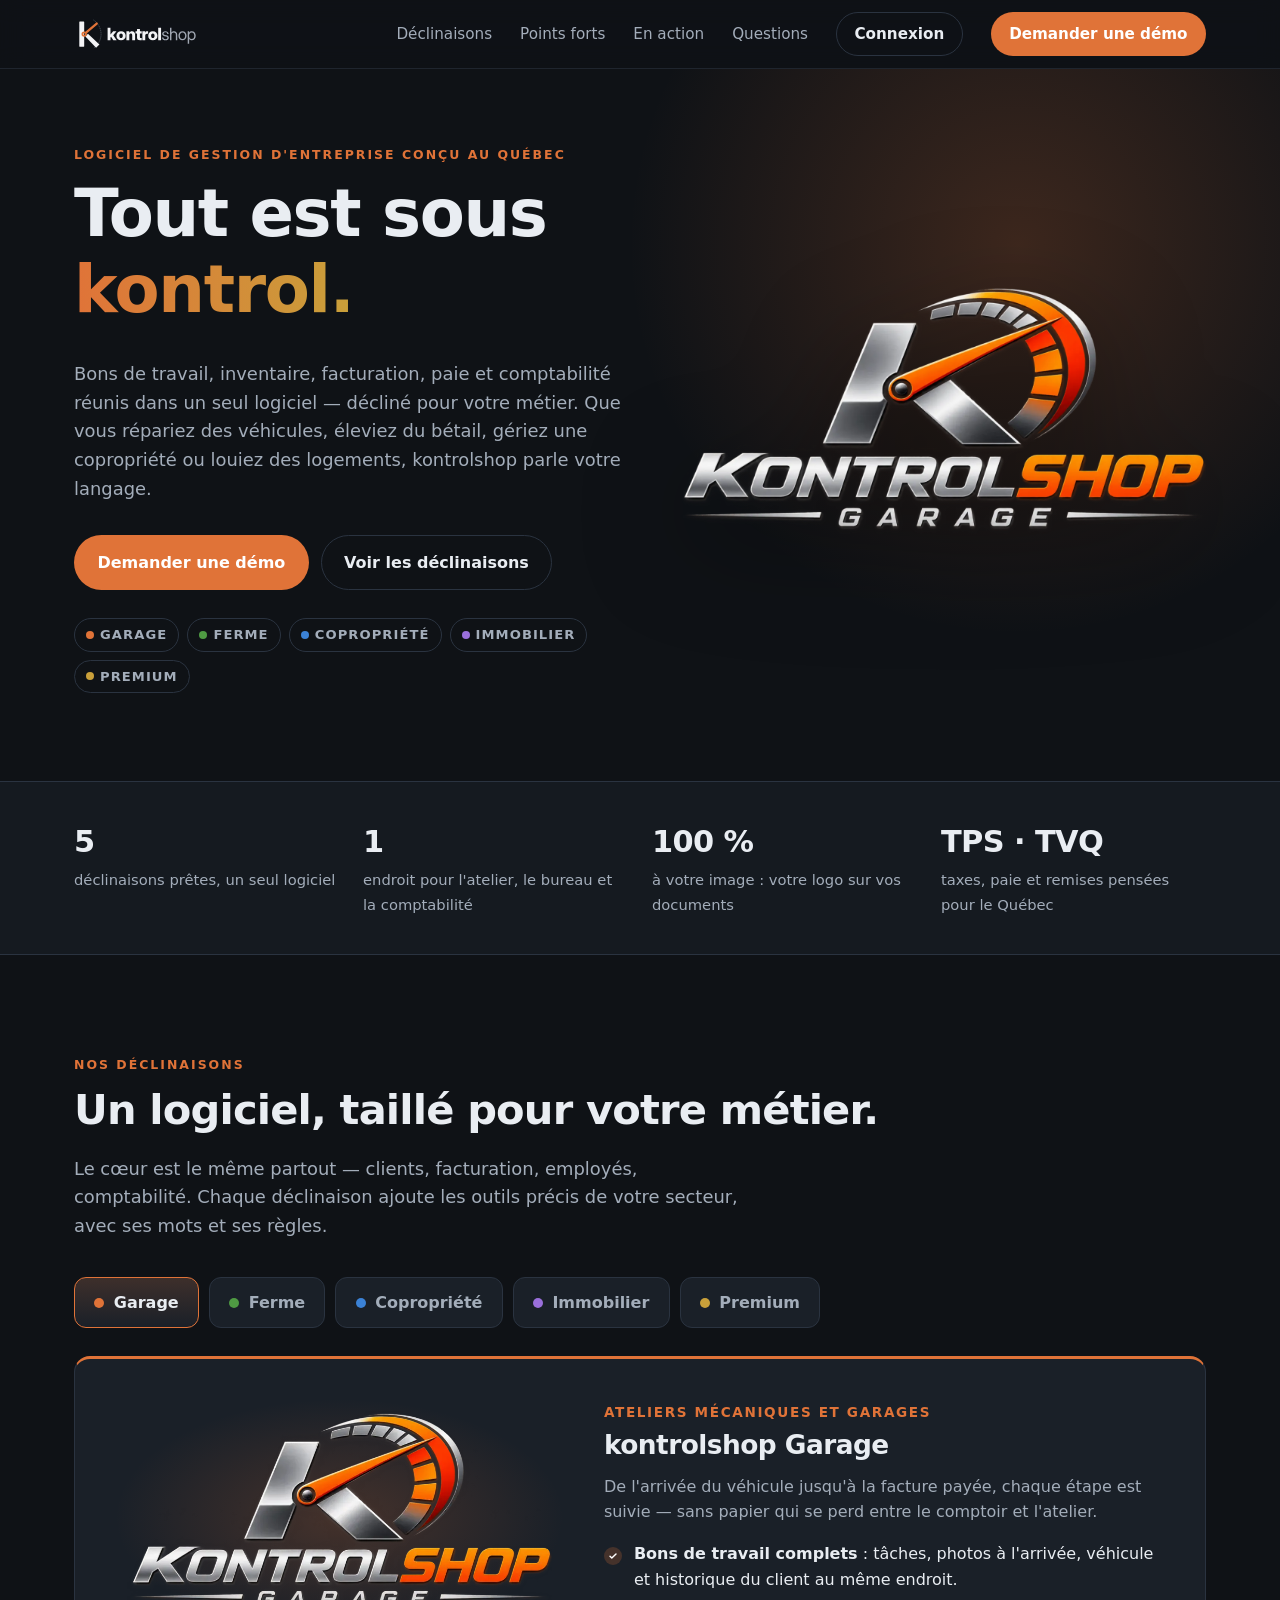
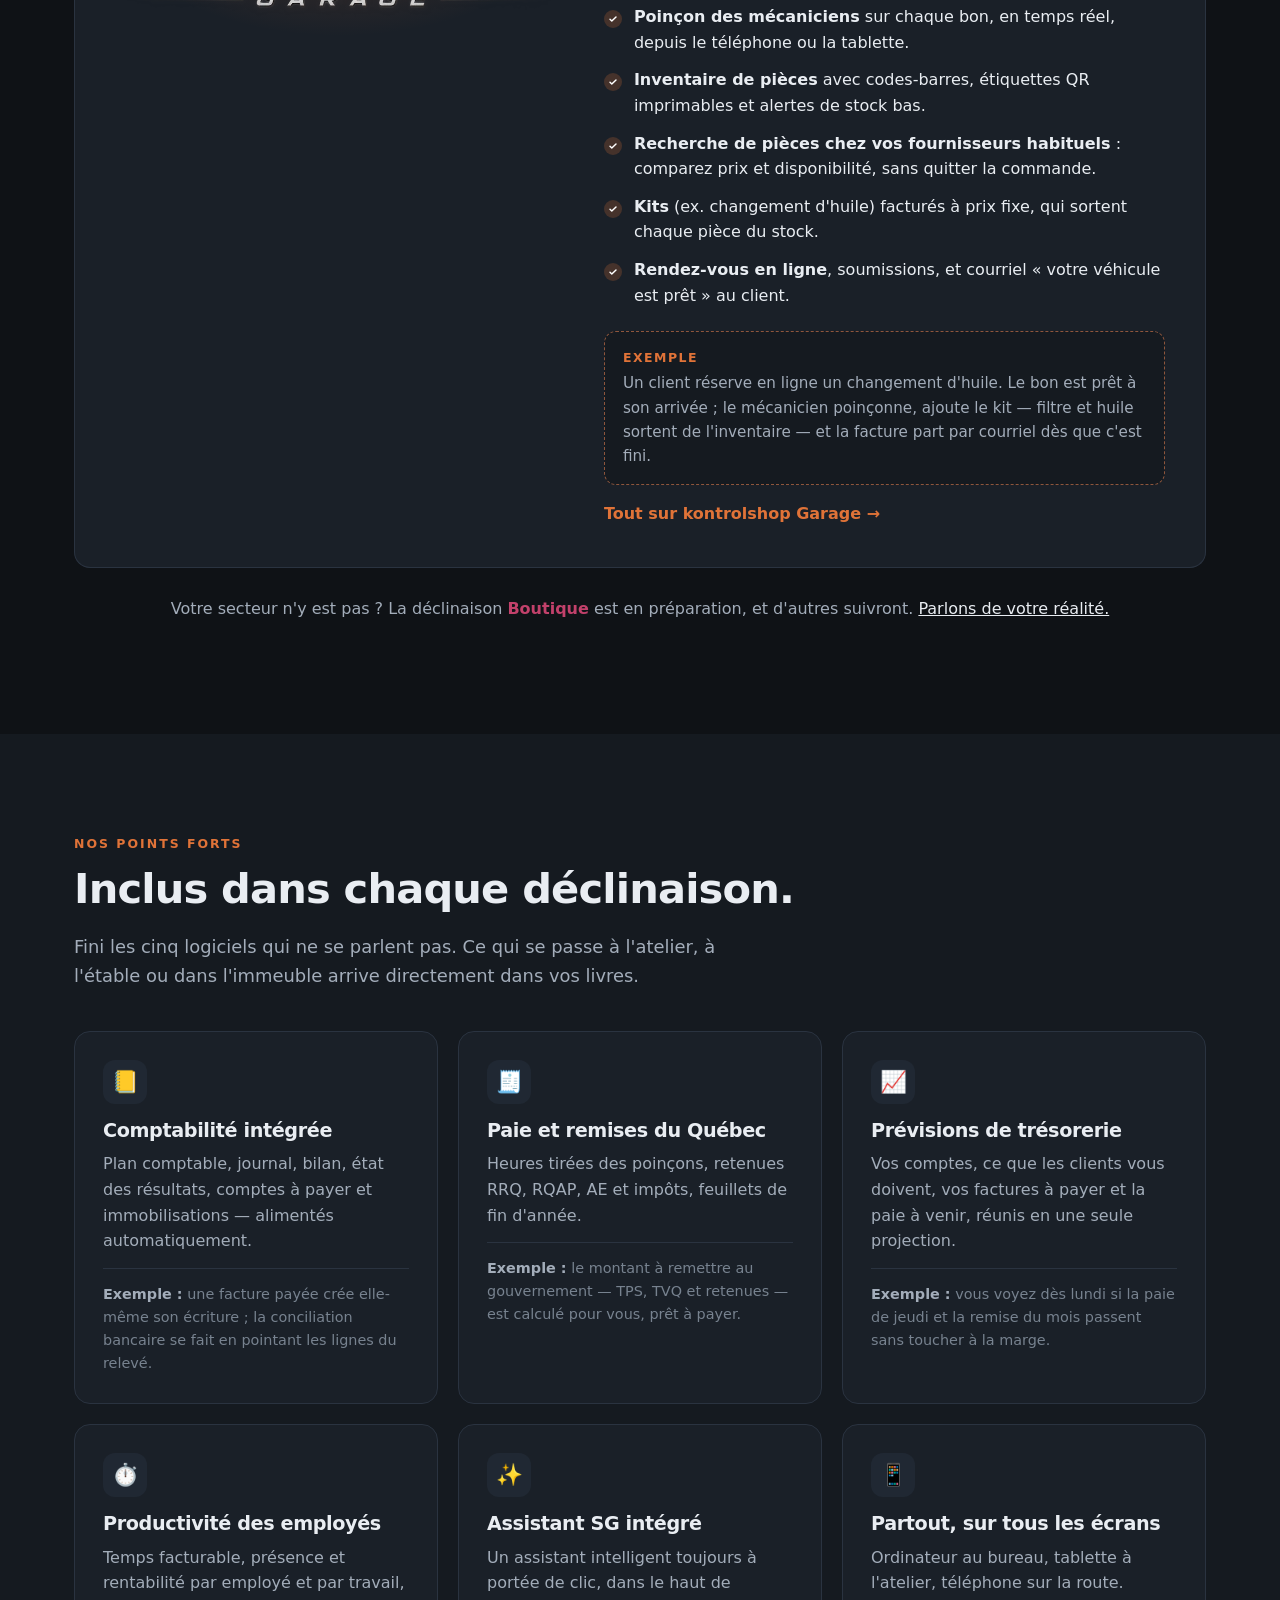
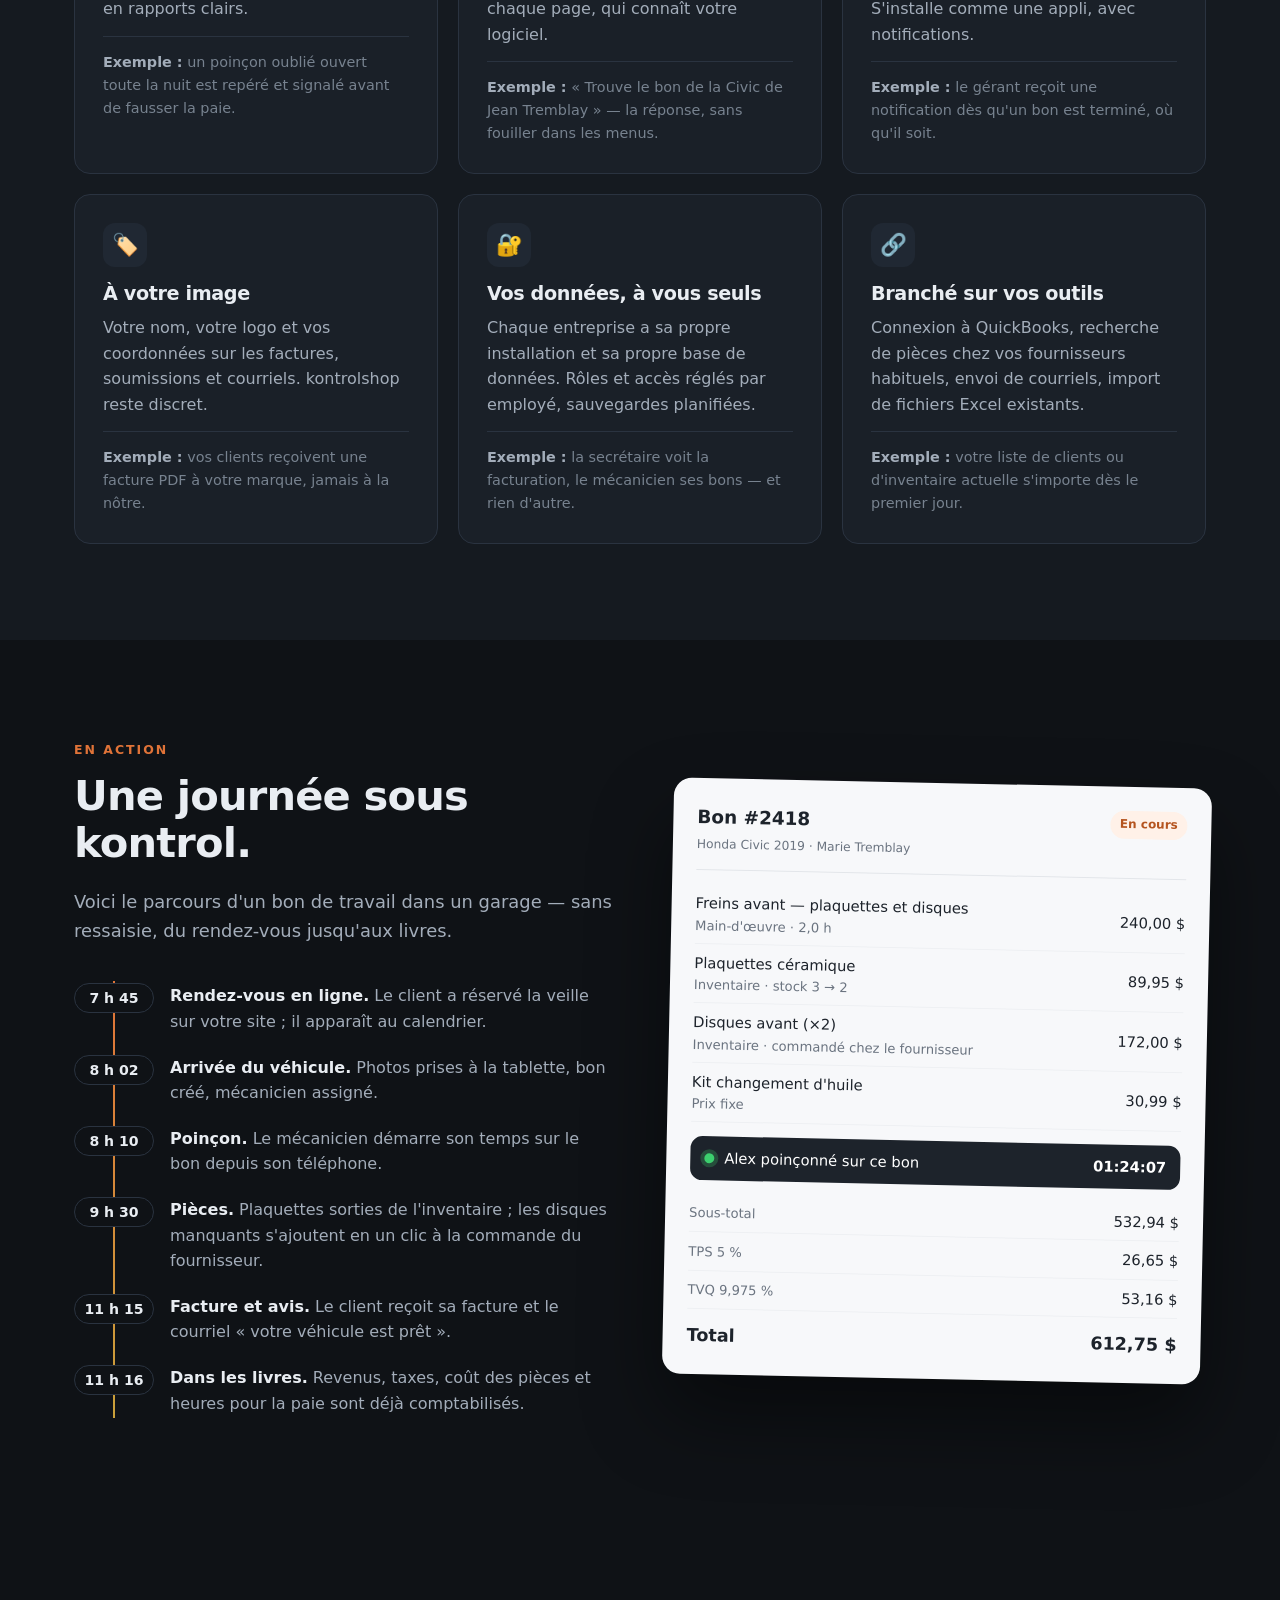
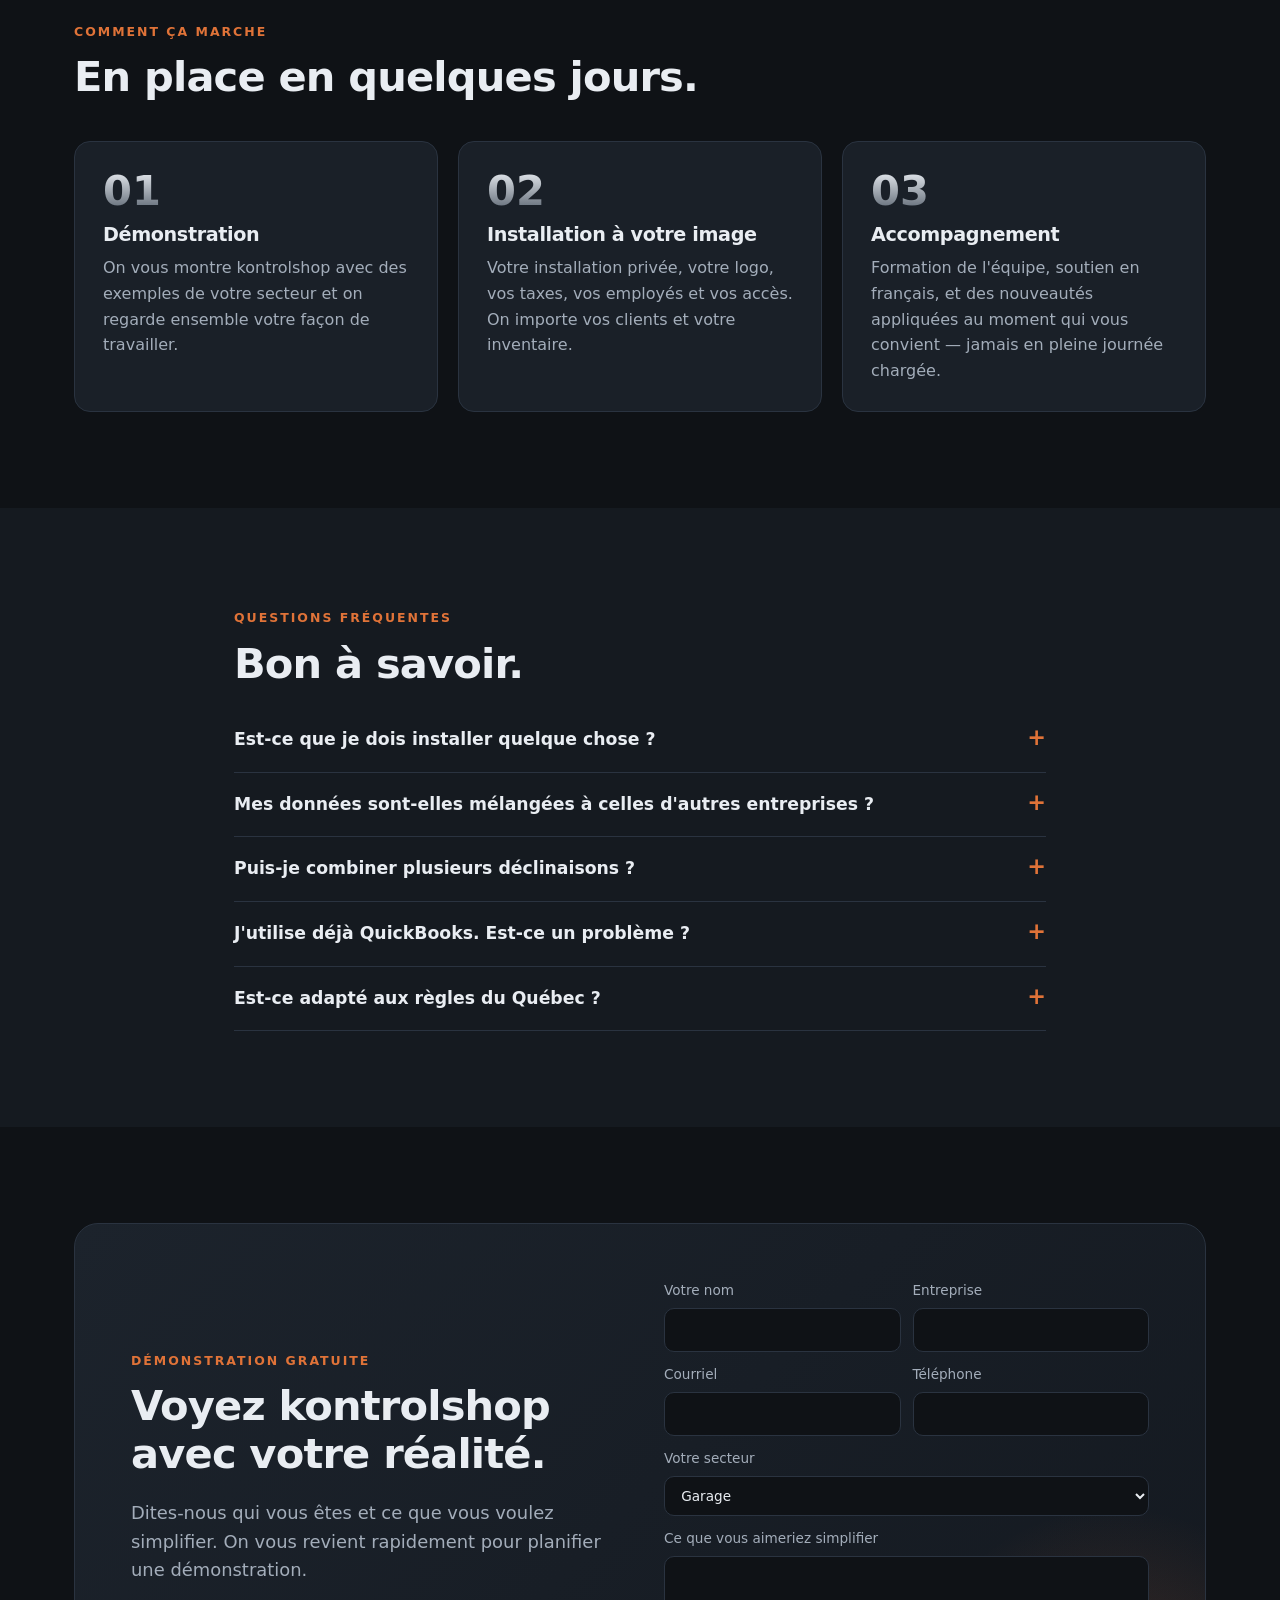
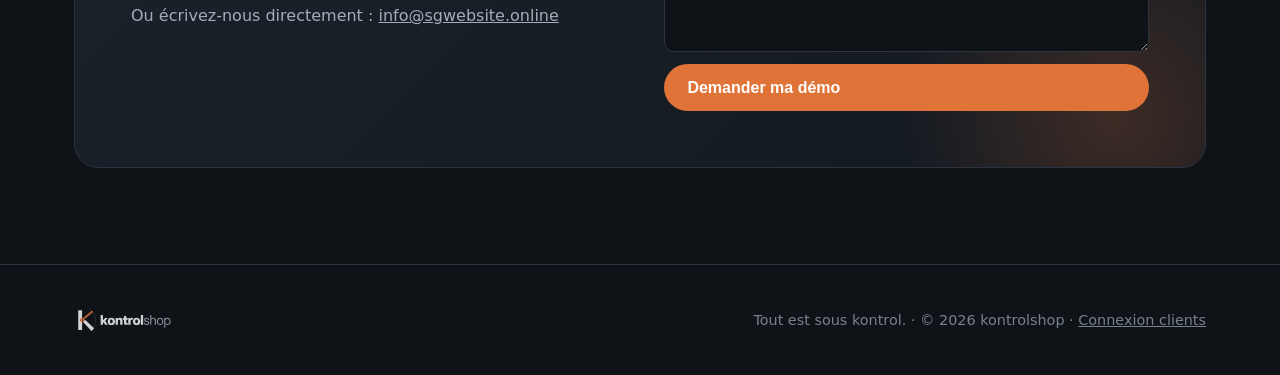
==== commit 5231d9b4: "Déclinaison Immobilier : page /immobilier/, onglet et logo violet - Page /immobilier/ (gestion locat" ====
--- a/index.html
+++ b/index.html
@@ -4,13 +4,13 @@
 <meta charset="utf-8">
 <meta name="viewport" content="width=device-width, initial-scale=1">
 <title>Logiciel de gestion pour garages, fermes et copropriétés au Québec | kontrolshop</title>
-<meta name="description" content="kontrolshop : logiciel de gestion québécois pour garages, fermes d'élevage, copropriétés et ateliers de VR. Bons de travail, inventaire, facturation, paie et comptabilité (TPS/TVQ) au même endroit.">
+<meta name="description" content="kontrolshop : logiciel de gestion québécois pour garages, fermes d'élevage, copropriétés, immeubles locatifs et ateliers de VR. Bons de travail, inventaire, facturation, paie et comptabilité (TPS/TVQ) au même endroit.">
 <link rel="canonical" href="https://www.kontrolshop.com/">
 <meta property="og:type" content="website">
 <meta property="og:locale" content="fr_CA">
 <meta property="og:site_name" content="kontrolshop">
 <meta property="og:title" content="kontrolshop — Tout est sous kontrol.">
-<meta property="og:description" content="Un logiciel de gestion québécois, quatre déclinaisons : Garage, Ferme, Copropriété et Premium (VR).">
+<meta property="og:description" content="Un logiciel de gestion québécois, cinq déclinaisons : Garage, Ferme, Copropriété, Immobilier et Premium (VR).">
 <meta property="og:image" content="https://www.kontrolshop.com/img/og-accueil.jpg">
 <meta property="og:image:width" content="1200">
 <meta property="og:image:height" content="630">
@@ -45,7 +45,7 @@
   "inLanguage": "fr-CA",
   "url": "https://www.kontrolshop.com/",
   "image": "https://www.kontrolshop.com/img/og-accueil.jpg",
-  "description": "Logiciel de gestion québécois : bons de travail, inventaire, facturation, paie et comptabilité, décliné pour les garages, les fermes d'élevage, les copropriétés et les ateliers de VR.",
+  "description": "Logiciel de gestion québécois : bons de travail, inventaire, facturation, paie et comptabilité, décliné pour les garages, les fermes d'élevage, les copropriétés, les immeubles locatifs et les ateliers de VR.",
   "publisher": {
    "@id": "https://www.kontrolshop.com/#org"
   }
@@ -122,7 +122,7 @@
     <div>
       <span class="surtitre">Logiciel de gestion d'entreprise conçu au Québec</span>
       <h1>Tout est sous <em>kontrol.</em></h1>
-      <p class="intro">Bons de travail, inventaire, facturation, paie et comptabilité réunis dans un seul logiciel — décliné pour votre métier. Que vous répariez des véhicules, éleviez du bétail ou gériez un immeuble, kontrolshop parle votre langage.</p>
+      <p class="intro">Bons de travail, inventaire, facturation, paie et comptabilité réunis dans un seul logiciel — décliné pour votre métier. Que vous répariez des véhicules, éleviez du bétail, gériez une copropriété ou louiez des logements, kontrolshop parle votre langage.</p>
       <div class="actions">
         <a class="btn btn-plein" href="#contact">Demander une démo</a>
         <a class="btn btn-contour" href="#declinaisons">Voir les déclinaisons</a>
@@ -131,6 +131,7 @@
         <a class="puce" style="--c:var(--garage)" href="#declinaisons" data-va="garage"><i></i>Garage</a>
         <a class="puce" style="--c:var(--ferme)" href="#declinaisons" data-va="ferme"><i></i>Ferme</a>
         <a class="puce" style="--c:var(--copro)" href="#declinaisons" data-va="copropriete"><i></i>Copropriété</a>
+        <a class="puce" style="--c:var(--immo)" href="#declinaisons" data-va="immobilier"><i></i>Immobilier</a>
         <a class="puce" style="--c:var(--premium)" href="#declinaisons" data-va="premium"><i></i>Premium</a>
       </div>
     </div>
@@ -142,7 +143,7 @@
 
 <div class="chiffres">
   <div class="conteneur">
-    <div class="chiffre"><strong>4</strong><span>déclinaisons prêtes, un seul logiciel</span></div>
+    <div class="chiffre"><strong>5</strong><span>déclinaisons prêtes, un seul logiciel</span></div>
     <div class="chiffre"><strong>1</strong><span>endroit pour l'atelier, le bureau et la comptabilité</span></div>
     <div class="chiffre"><strong>100&nbsp;%</strong><span>à votre image : votre logo sur vos documents</span></div>
     <div class="chiffre"><strong>TPS · TVQ</strong><span>taxes, paie et remises pensées pour le Québec</span></div>
@@ -159,6 +160,7 @@
       <button class="onglet" role="tab" id="t-garage" aria-controls="p-garage" aria-selected="true" style="--c:var(--garage)"><i></i>Garage</button>
       <button class="onglet" role="tab" id="t-ferme" aria-controls="p-ferme" aria-selected="false" tabindex="-1" style="--c:var(--ferme)"><i></i>Ferme</button>
       <button class="onglet" role="tab" id="t-copropriete" aria-controls="p-copropriete" aria-selected="false" tabindex="-1" style="--c:var(--copro)"><i></i>Copropriété</button>
+      <button class="onglet" role="tab" id="t-immobilier" aria-controls="p-immobilier" aria-selected="false" tabindex="-1" style="--c:var(--immo)"><i></i>Immobilier</button>
       <button class="onglet" role="tab" id="t-premium" aria-controls="p-premium" aria-selected="false" tabindex="-1" style="--c:var(--premium)"><i></i>Premium</button>
     </div>
 
@@ -214,6 +216,24 @@
         </ul>
         <div class="exemple"><strong>Exemple</strong>Un copropriétaire signale une infiltration d'eau depuis son portail, photo à l'appui. Le gestionnaire crée le bon pour le couvreur ; le copropriétaire voit la progression sans téléphoner.</div>
         <a class="en-savoir" href="/copropriete/">Tout sur kontrolshop Copropriété →</a>
+      </div>
+    </article>
+
+    <article class="panneau" role="tabpanel" id="p-immobilier" aria-labelledby="t-immobilier" style="--c:var(--immo)">
+      <div class="logo-secteur"><img src="img/metal-immobilier.webp" alt="kontrolshop Immobilier" width="820" height="410" loading="lazy"></div>
+      <div>
+        <span class="pour">Propriétaires d'immeubles à revenus</span>
+        <h3>kontrolshop Immobilier</h3>
+        <p>La gestion locative du triplex au parc complet : logements, baux, loyers et locataires, avec les délais du TAL calculés pour vous.</p>
+        <ul class="liste">
+          <li><b>Baux et renouvellements</b> : colocataires, loyer, services inclus, délais d'avis de modification du TAL et renouvellement en un clic.</li>
+          <li><b>Loyers et retards</b> : loyers du mois générés pour chaque bail, paiements, retards et relevé de compte.</li>
+          <li><b>Avis en PDF</b> : modification, reprise, accès, rappel de retard, état des lieux et reçus, envoyés par courriel avec preuve d'envoi.</li>
+          <li><b>Rendement par immeuble</b> : taxes, assurances, intérêts et réparations face aux loyers perçus.</li>
+          <li><b>Portail des locataires</b> : bail, compte, reçus, documents, demandes de réparation — et relevés 31 préparés en février.</li>
+        </ul>
+        <div class="exemple"><strong>Exemple</strong>Les baux finissent le 30 juin : kontrolshop montre ceux dont l'avis de modification est à envoyer. L'avis part en PDF par courriel à chaque colocataire, la réponse arrive par le portail, et le bail se renouvelle en un clic.</div>
+        <a class="en-savoir" href="/immobilier/">Tout sur kontrolshop Immobilier →</a>
       </div>
     </article>
 
@@ -402,6 +422,7 @@
             <option value="Garage">Garage</option>
             <option value="Ferme">Ferme</option>
             <option value="Copropriété">Copropriété</option>
+            <option value="Immobilier">Immobilier</option>
             <option value="Premium (VR)">Premium (VR)</option>
             <option value="Autre">Autre</option>
           </select>
@@ -428,8 +449,8 @@
 
 // Onglets des déclinaisons (sans JavaScript, toutes les fiches s'affichent)
 const onglets = [...document.querySelectorAll('[role="tab"]')];
-const couleurs = { garage: "var(--garage)", ferme: "var(--ferme)", copropriete: "var(--copro)", premium: "var(--premium)" };
-const libelles = { garage: "Garage", ferme: "Ferme", copropriete: "Copropriété", premium: "Premium (VR)" };
+const couleurs = { garage: "var(--garage)", ferme: "var(--ferme)", copropriete: "var(--copro)", immobilier: "var(--immo)", premium: "var(--premium)" };
+const libelles = { garage: "Garage", ferme: "Ferme", copropriete: "Copropriété", immobilier: "Immobilier", premium: "Premium (VR)" };
 function choisir(id, focus) {
   onglets.forEach(o => {
     const actif = o.id === "t-" + id;
--- a/styles.css
+++ b/styles.css
@@ -1,7 +1,7 @@
 :root{
   --fond:#0f1216; --fond-2:#151a20; --carte:#1a2028; --carte-2:#202833;
   --ligne:#2a3340; --texte:#e9edf2; --doux:#a3adba; --pale:#77828f;
-  --garage:#e07338; --ferme:#4f9a43; --copro:#3b82d6; --premium:#c9a03a; --boutique:#c2416b;
+  --garage:#e07338; --ferme:#4f9a43; --copro:#3b82d6; --immo:#9a6fdb; --premium:#c9a03a; --boutique:#c2416b;
   --accent:var(--garage);
   --rayon:16px; --max:1180px;
 }
@@ -174,7 +174,7 @@
 .inclus span{border:1px solid var(--ligne);border-radius:999px;padding:.45em 1em;color:var(--doux);font-size:.92rem;background:var(--carte)}
 .appel{text-align:center}
 .appel .intro{margin:0 auto 1.6em}
-.autres{display:grid;grid-template-columns:repeat(3,1fr);gap:16px;margin-top:28px}
+.autres{display:grid;grid-template-columns:repeat(auto-fit,minmax(220px,1fr));gap:16px;margin-top:28px}
 .autres a{--c:var(--accent);text-align:left;display:flex;align-items:center;gap:14px;text-decoration:none;background:var(--carte);border:1px solid var(--ligne);border-left:4px solid var(--c);border-radius:12px;padding:16px 18px;transition:transform .15s,border-color .15s}
 .autres a:hover{transform:translateY(-2px);border-color:var(--c)}
 .autres b{display:block}
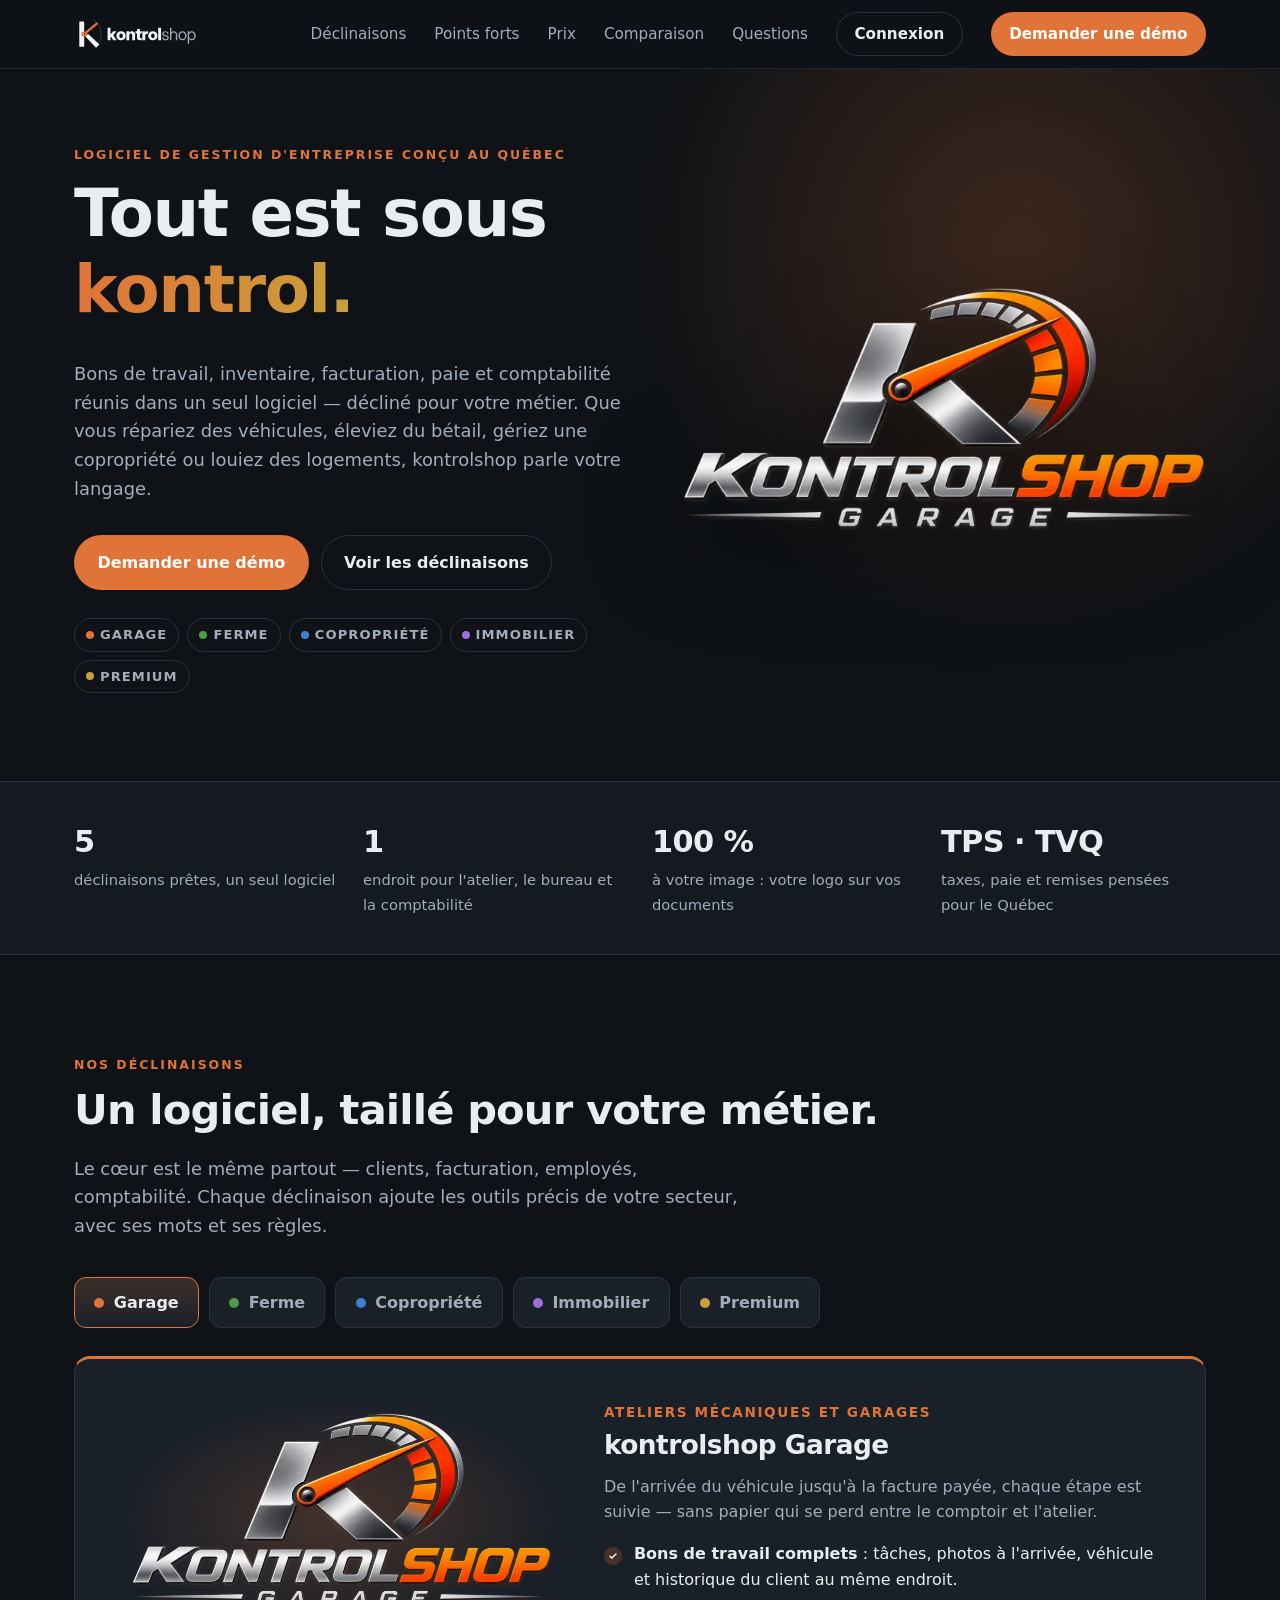
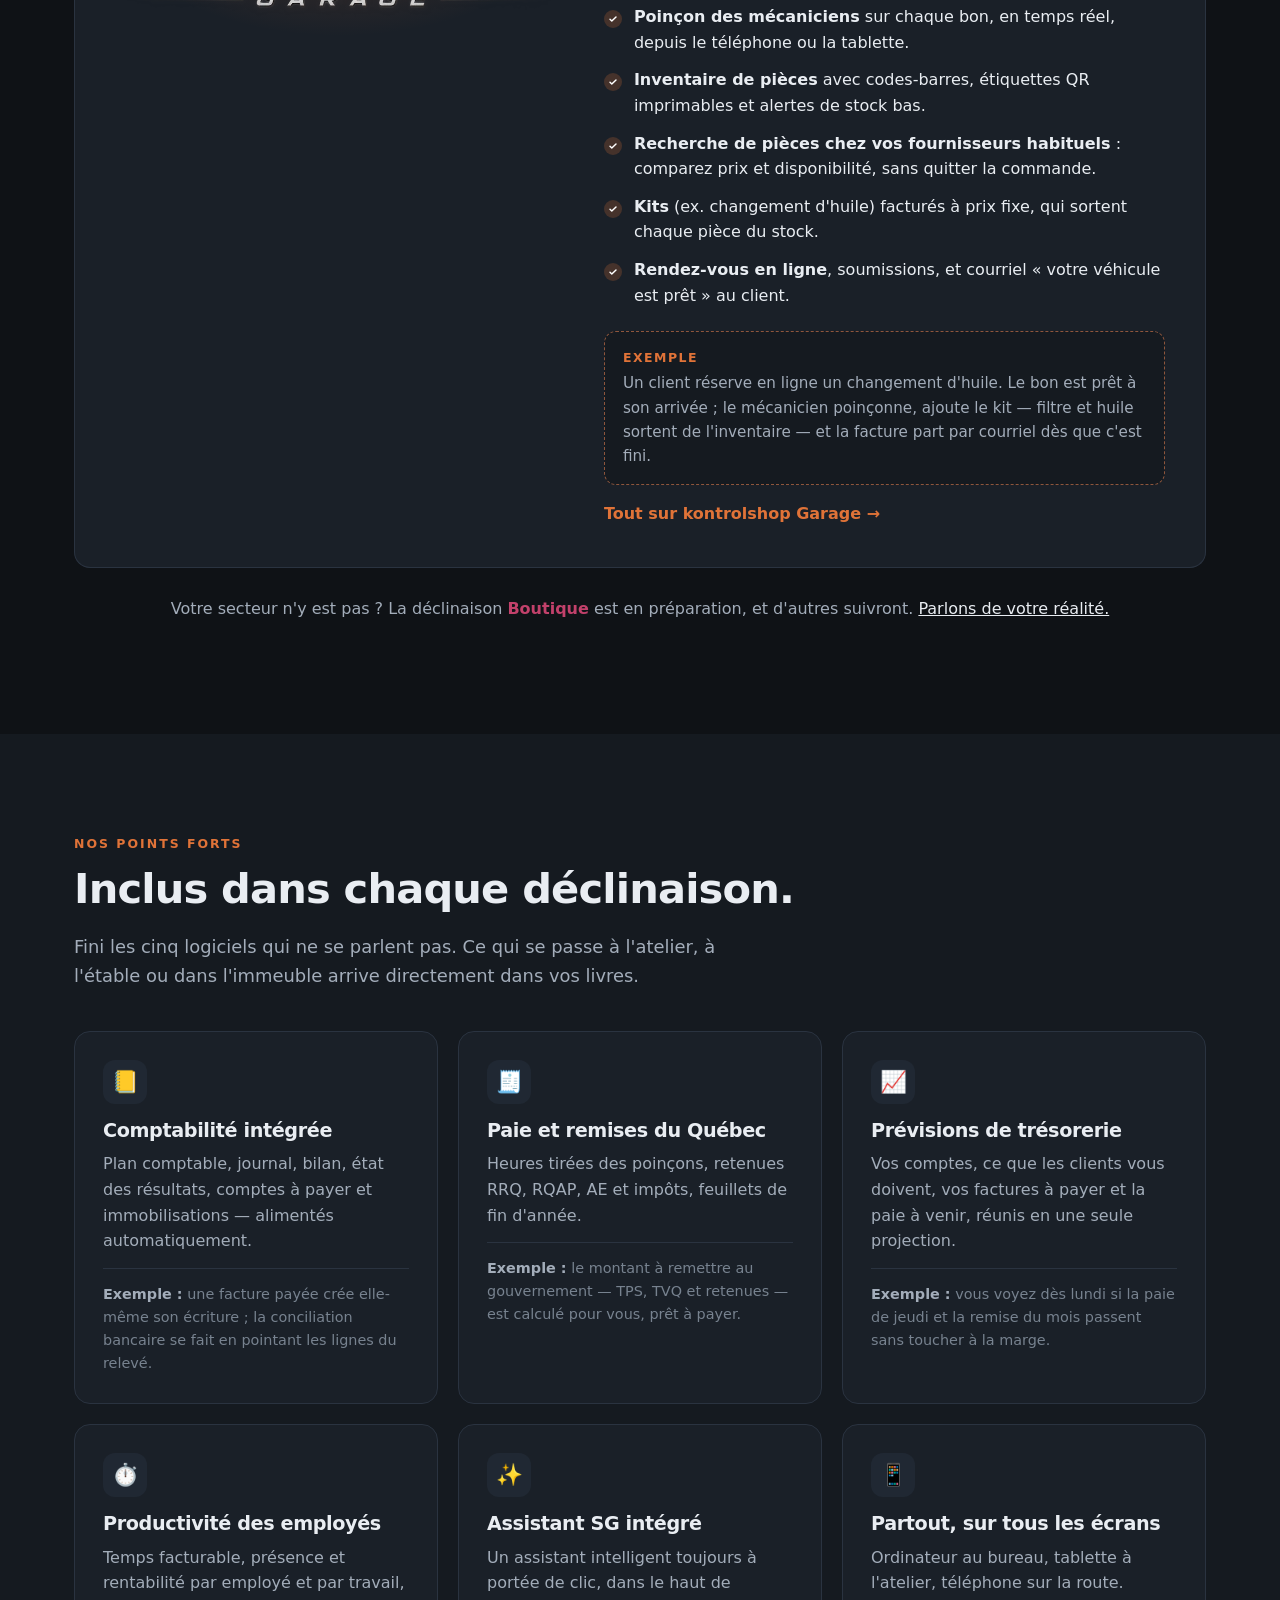
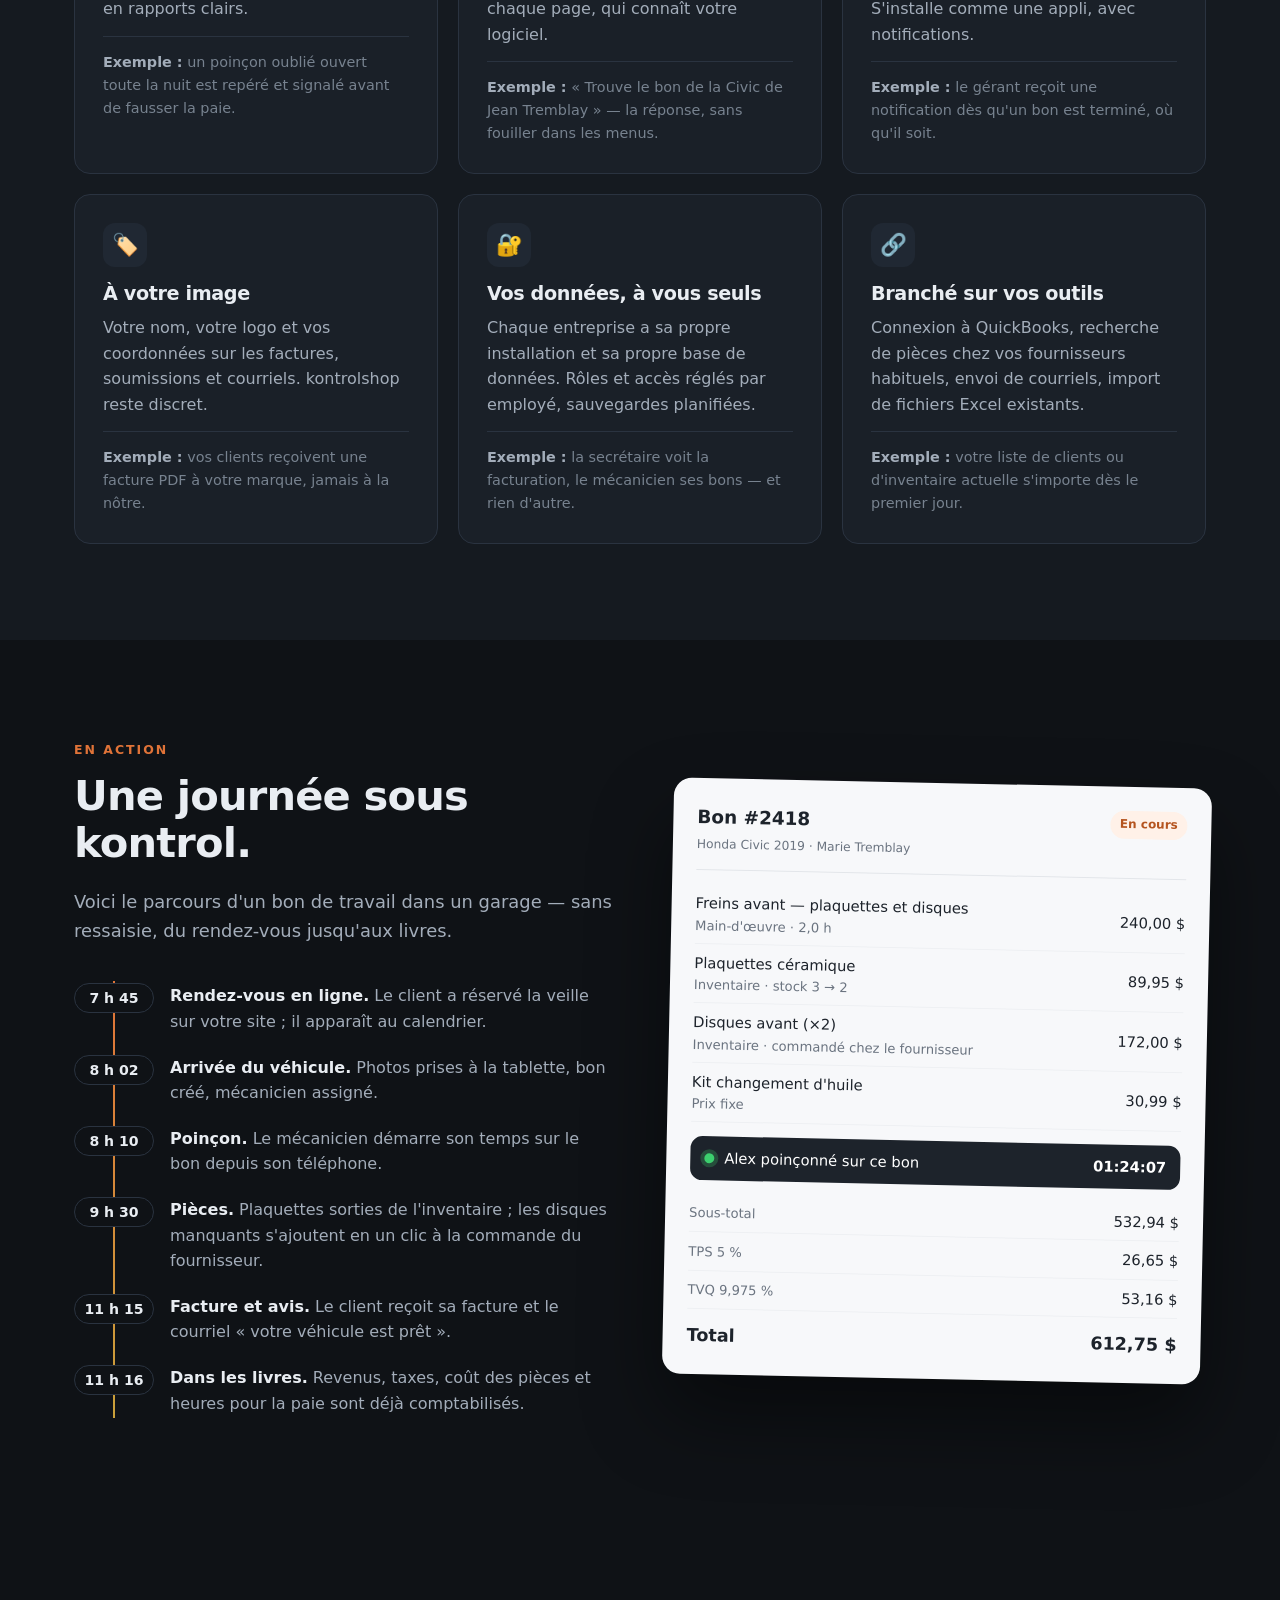
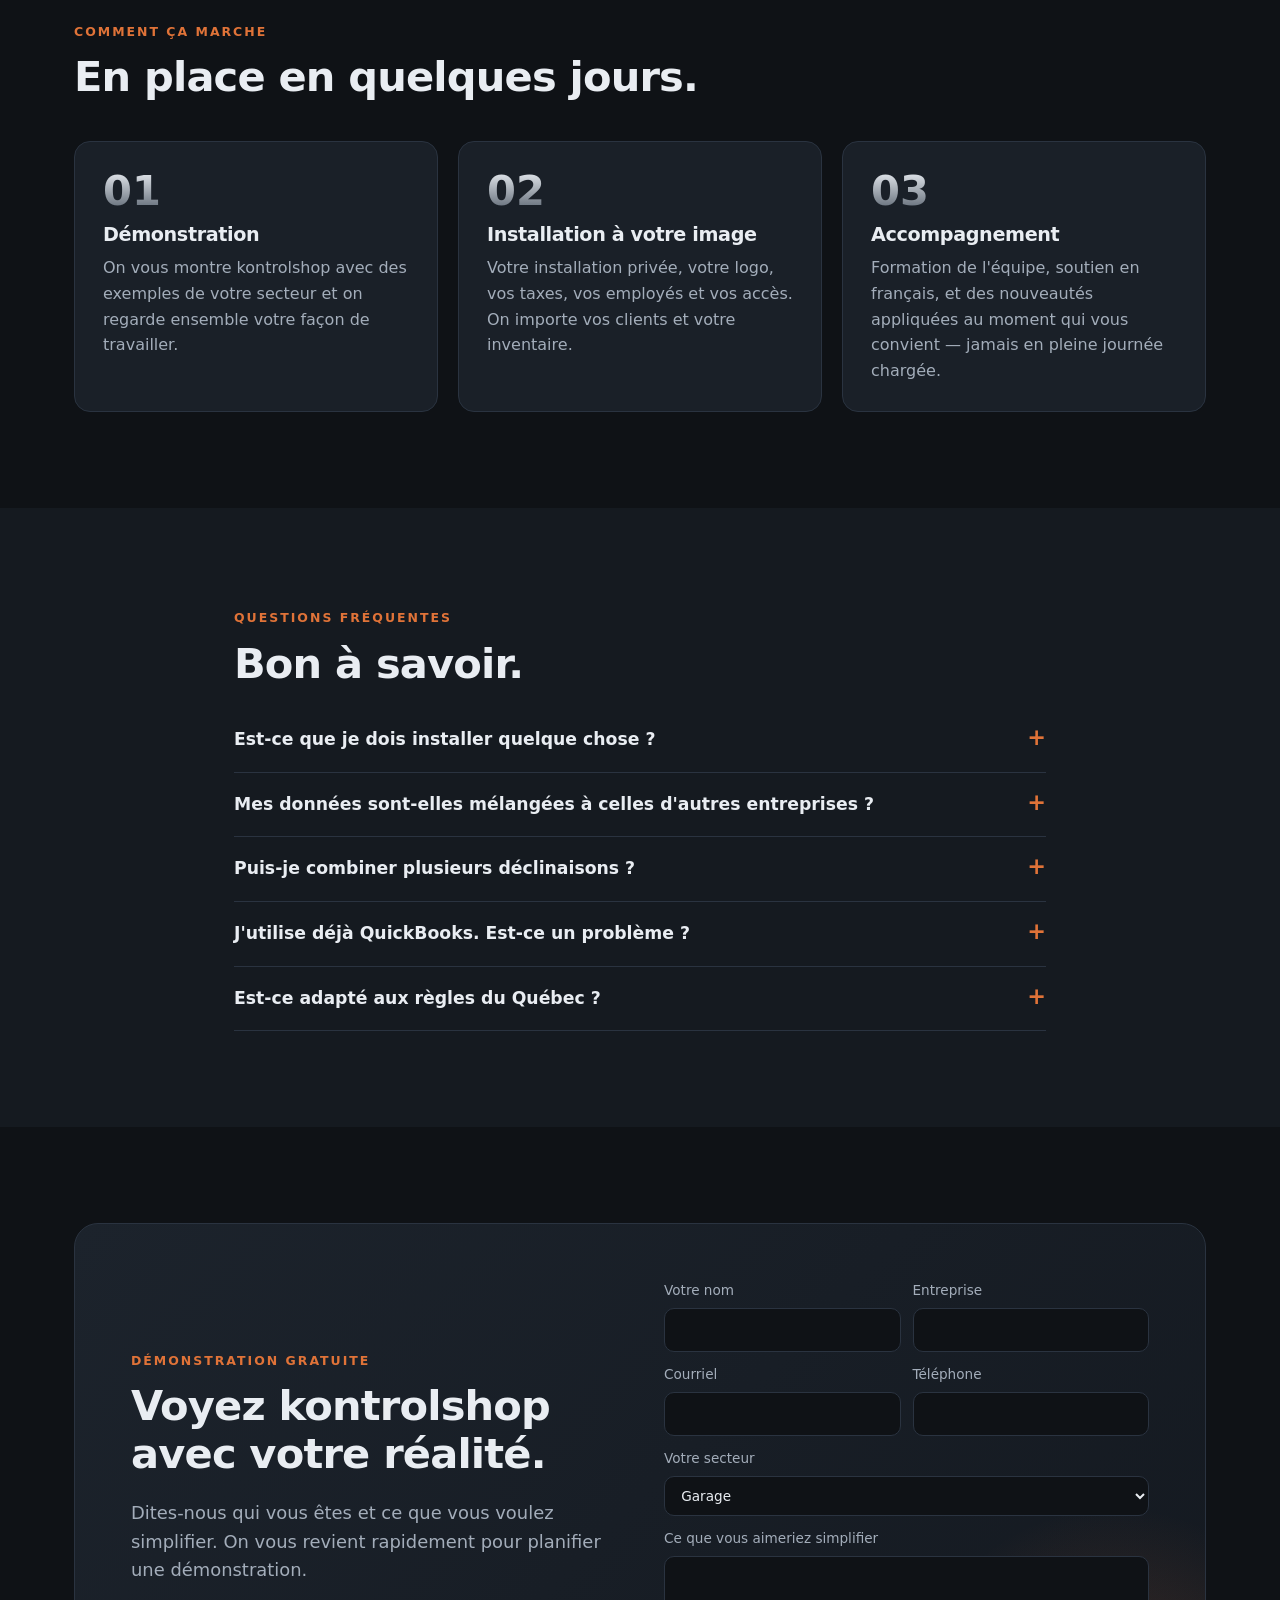
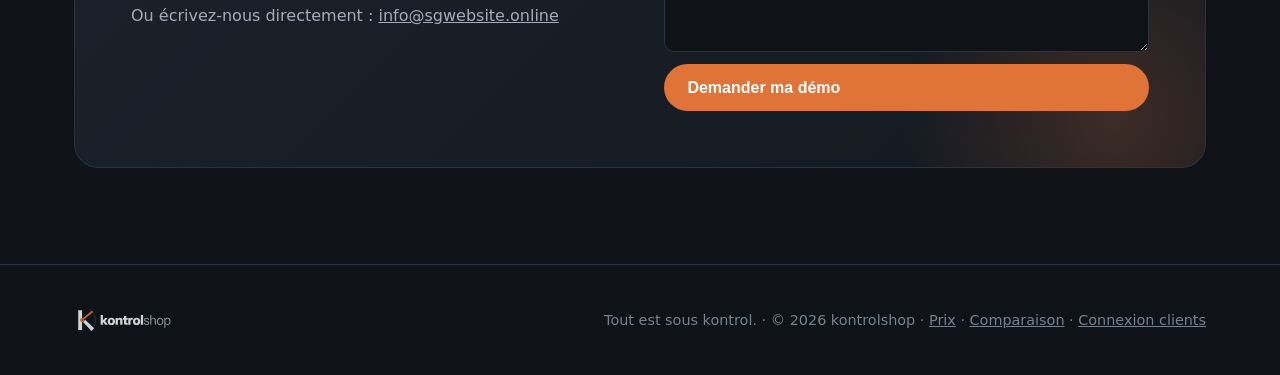
==== commit 690ca28e: "Pages Prix et Comparaison - /prix/ : un prix par entreprise et par déclinaison, avant taxes — Garage" ====
--- a/index.html
+++ b/index.html
@@ -19,7 +19,7 @@
 <meta name="theme-color" content="#0f1216">
 <link rel="icon" href="/img/icone.svg" type="image/svg+xml">
 <link rel="apple-touch-icon" href="/img/apple-touch-icon.png">
-<link rel="stylesheet" href="/styles.css">
+<link rel="stylesheet" href="/styles.css?v=2026-11-21">
 <script type="application/ld+json">
 [
  {
@@ -107,7 +107,8 @@
     <nav class="nav" aria-label="Navigation principale">
       <a href="#declinaisons">Déclinaisons</a>
       <a href="#points-forts">Points forts</a>
-      <a href="#exemple">En action</a>
+      <a href="/prix/">Prix</a>
+      <a href="/comparaison/">Comparaison</a>
       <a href="#questions">Questions</a>
       <a class="btn btn-contour btn-connexion" href="https://template-production-da86.up.railway.app/login">Connexion</a>
       <a class="btn btn-plein" href="#contact"><span class="long">Demander une démo</span><span class="court">Démo</span></a>
@@ -439,7 +440,7 @@
 <footer class="pied">
   <div class="conteneur">
     <img src="img/logo.svg" alt="kontrolshop" width="811" height="244">
-    <span>Tout est sous kontrol. · © <span id="annee">2026</span> kontrolshop · <a href="https://template-production-da86.up.railway.app/login">Connexion clients</a></span>
+    <span>Tout est sous kontrol. · © <span id="annee">2026</span> kontrolshop · <a href="/prix/">Prix</a> · <a href="/comparaison/">Comparaison</a> · <a href="https://template-production-da86.up.railway.app/login">Connexion clients</a></span>
   </div>
 </footer>
 
--- a/styles.css
+++ b/styles.css
@@ -182,3 +182,42 @@
 @media (max-width:760px){.autres{grid-template-columns:1fr}}
 .en-savoir{display:inline-flex;align-items:center;gap:.4em;margin-top:16px;color:var(--c);font-weight:700;text-decoration:none}
 .en-savoir:hover{text-decoration:underline}
+
+/* Prix et comparaison */
+.nav a[aria-current="page"]{color:var(--texte)}
+.hero-court{padding:56px 0 16px}
+.tarifs-section{padding-top:32px}
+.tarifs{display:grid;grid-template-columns:repeat(auto-fill,minmax(300px,1fr));gap:16px}
+.tarif{--c:var(--accent);display:flex;flex-direction:column;background:var(--carte);border:1px solid var(--ligne);border-top:3px solid var(--c);border-radius:var(--rayon);padding:24px}
+.tarif h2{font-size:1.45rem;margin:0}
+.tarif .pour{color:var(--c);font-weight:700;font-size:.78rem;letter-spacing:.1em;text-transform:uppercase;margin:.3em 0 1.1em}
+.tarif .montant{margin:0}
+.tarif .montant b{display:block;font-size:2.2rem;font-weight:800;letter-spacing:-.02em;line-height:1.1}
+.tarif .montant span{color:var(--doux);font-size:.88rem}
+.tarif .montant b.sur-demande{font-size:1.7rem}
+.tarif .liste{font-size:.92rem;color:var(--doux);margin:1.3em 0 1.5em;gap:10px}
+.tarif .btn{justify-content:center;margin-top:auto}
+.tarif .en-savoir{justify-content:center;font-size:.92rem}
+.note-prix{color:var(--pale);font-size:.88rem;margin:16px 0 0;max-width:820px}
+.defile{overflow-x:auto;margin-top:28px;-webkit-overflow-scrolling:touch}
+.comp{width:100%;border-collapse:collapse;min-width:620px;font-size:.95rem}
+.comp th,.comp td{text-align:left;padding:14px 12px;border-bottom:1px solid var(--ligne);vertical-align:top}
+.comp thead th{font-size:.78rem;letter-spacing:.08em;text-transform:uppercase;color:var(--pale);font-weight:700}
+.comp thead th.nous{color:var(--accent)}
+.comp tbody th{font-weight:650}
+.comp td{color:var(--doux)}
+.comp .montant-col{text-align:right;white-space:nowrap;font-variant-numeric:tabular-nums;color:var(--texte);font-weight:700}
+.comp tr.nous{background:color-mix(in srgb,var(--accent) 10%,transparent)}
+.comp-fonctions td{font-size:.9rem}
+.comp .oui{color:var(--texte)}
+.comp .oui::before{content:"✓ ";color:#3ccf6e;font-weight:800}
+.comp .non{color:var(--pale)}
+.comp .option{color:var(--doux)}
+.comp sup a{color:var(--accent);text-decoration:none}
+.appel .btn + .btn{margin-left:8px}
+.sources-section{padding:40px 0 64px}
+.petit-titre{font-size:1.1rem}
+.sources{color:var(--doux);font-size:.9rem;padding-left:1.2em}
+.sources li{margin-bottom:.4em}
+.sources a{color:var(--texte)}
+@media (max-width:520px){.appel .btn + .btn{margin:10px 0 0}}
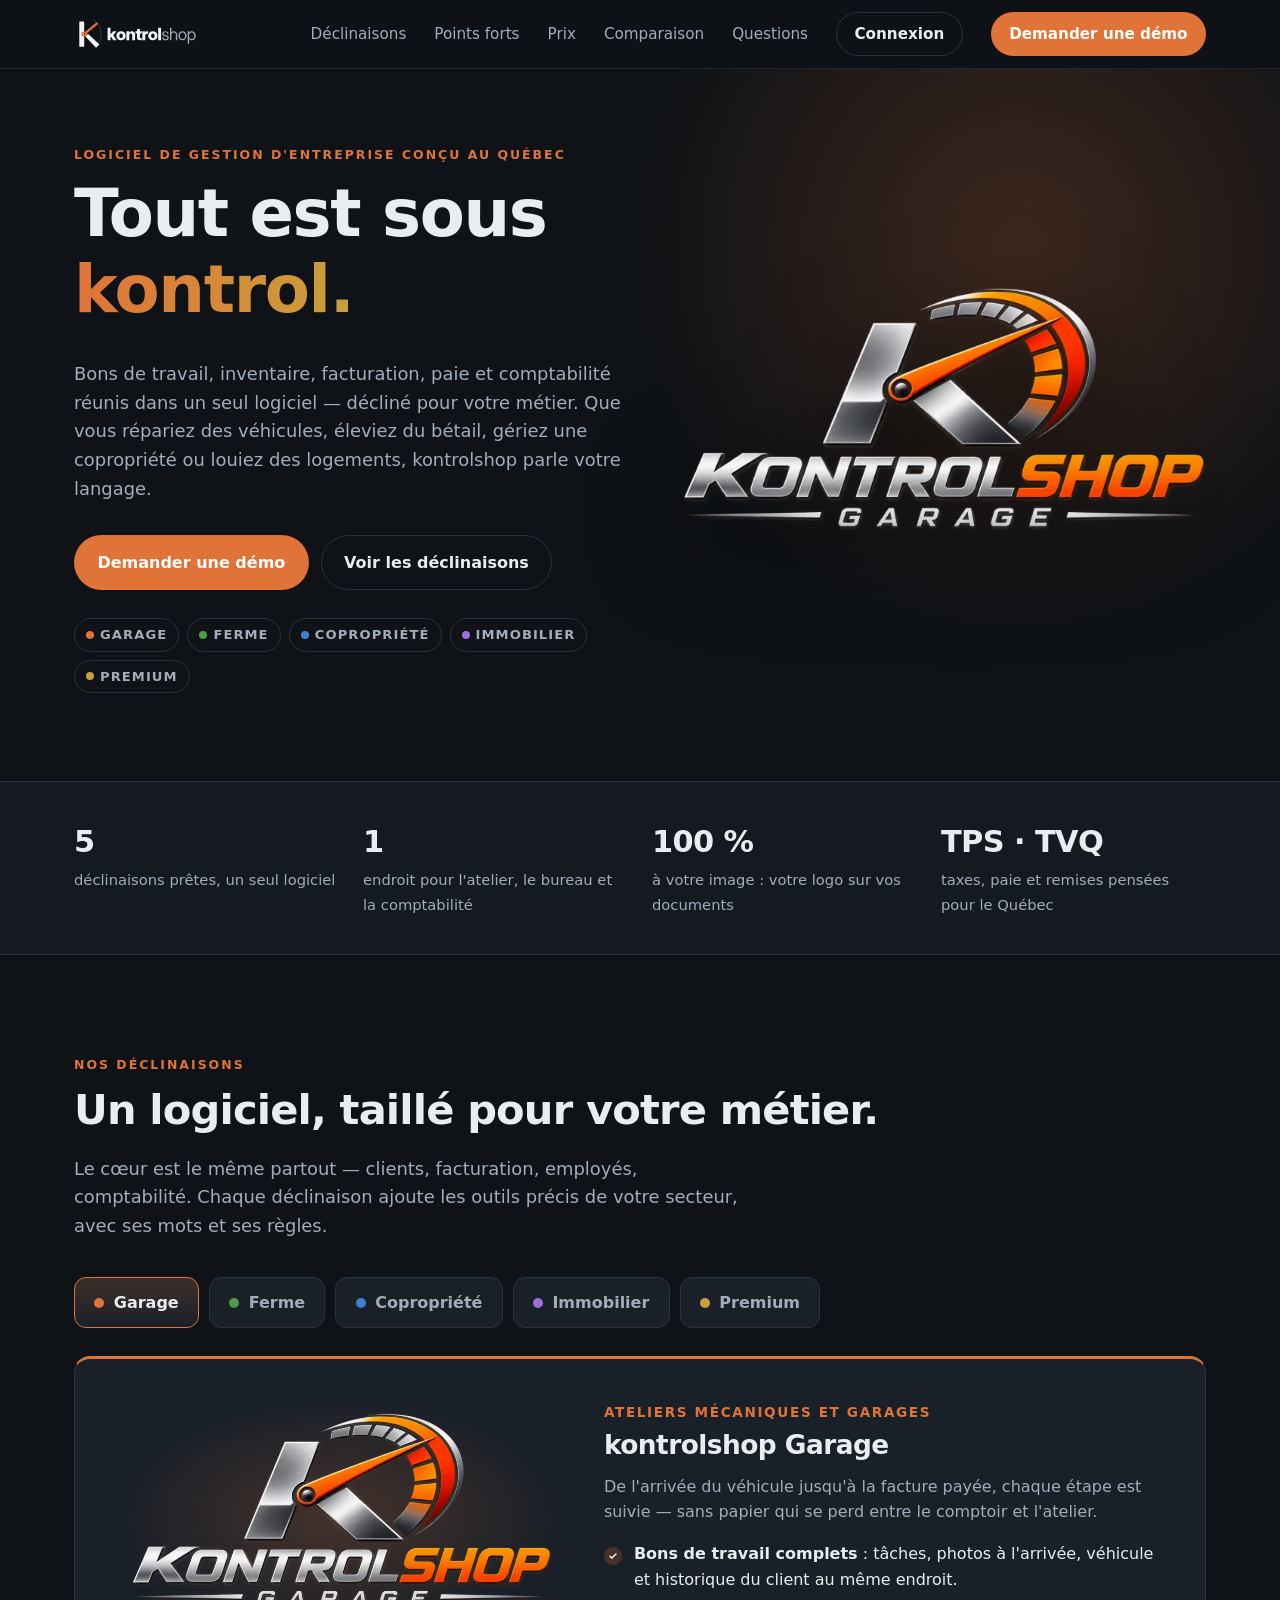
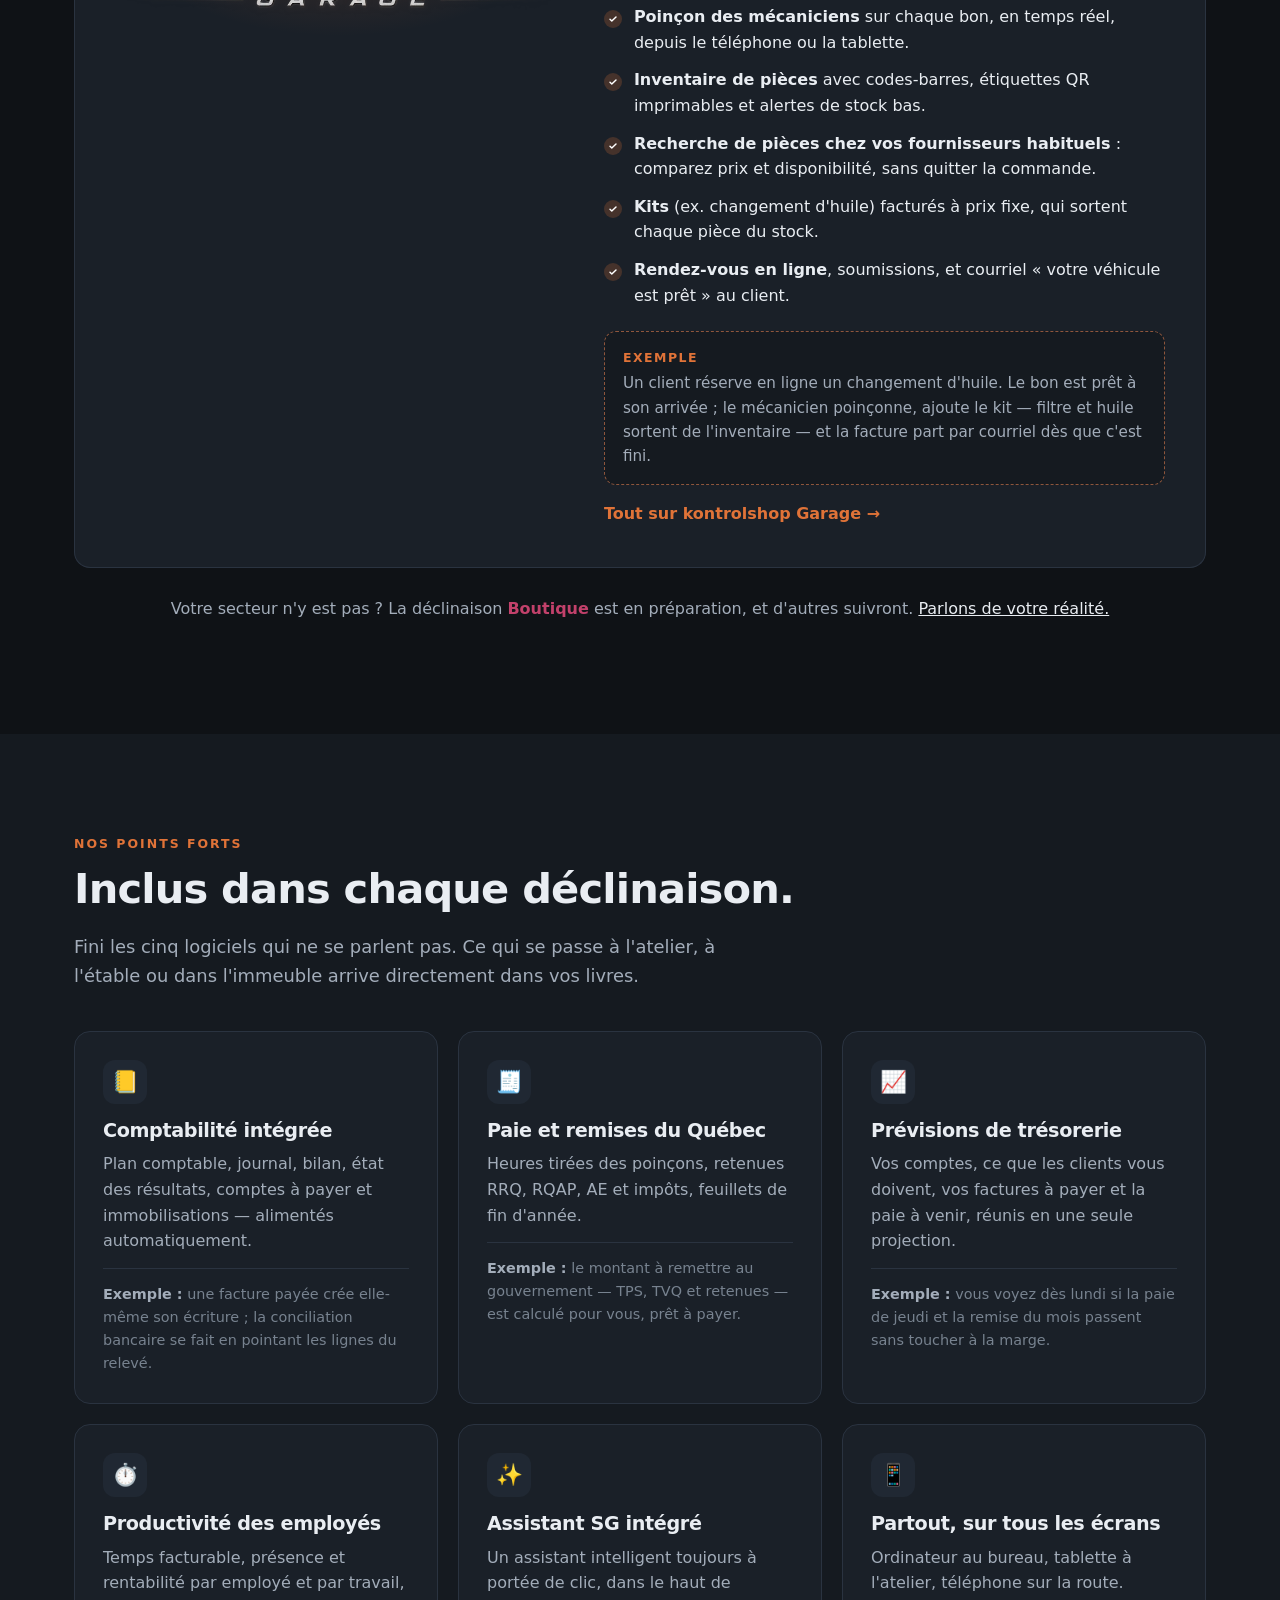
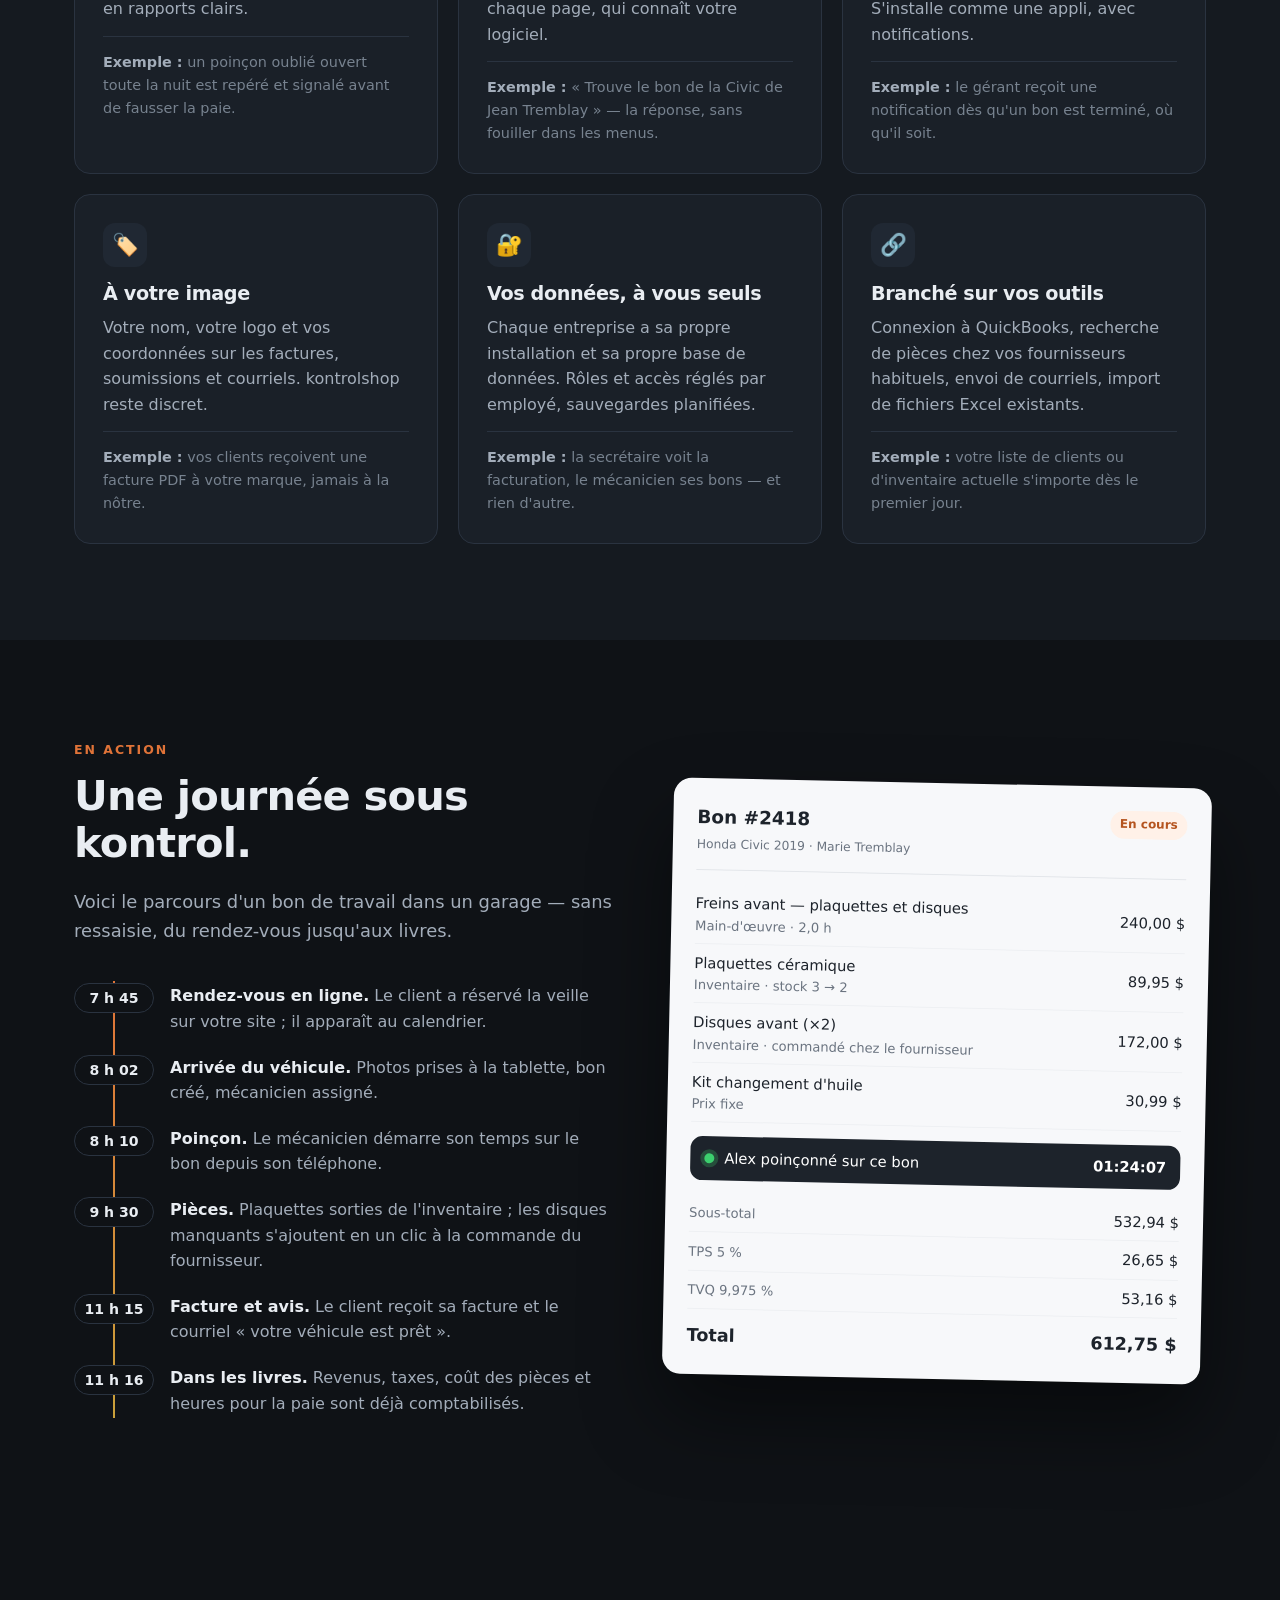
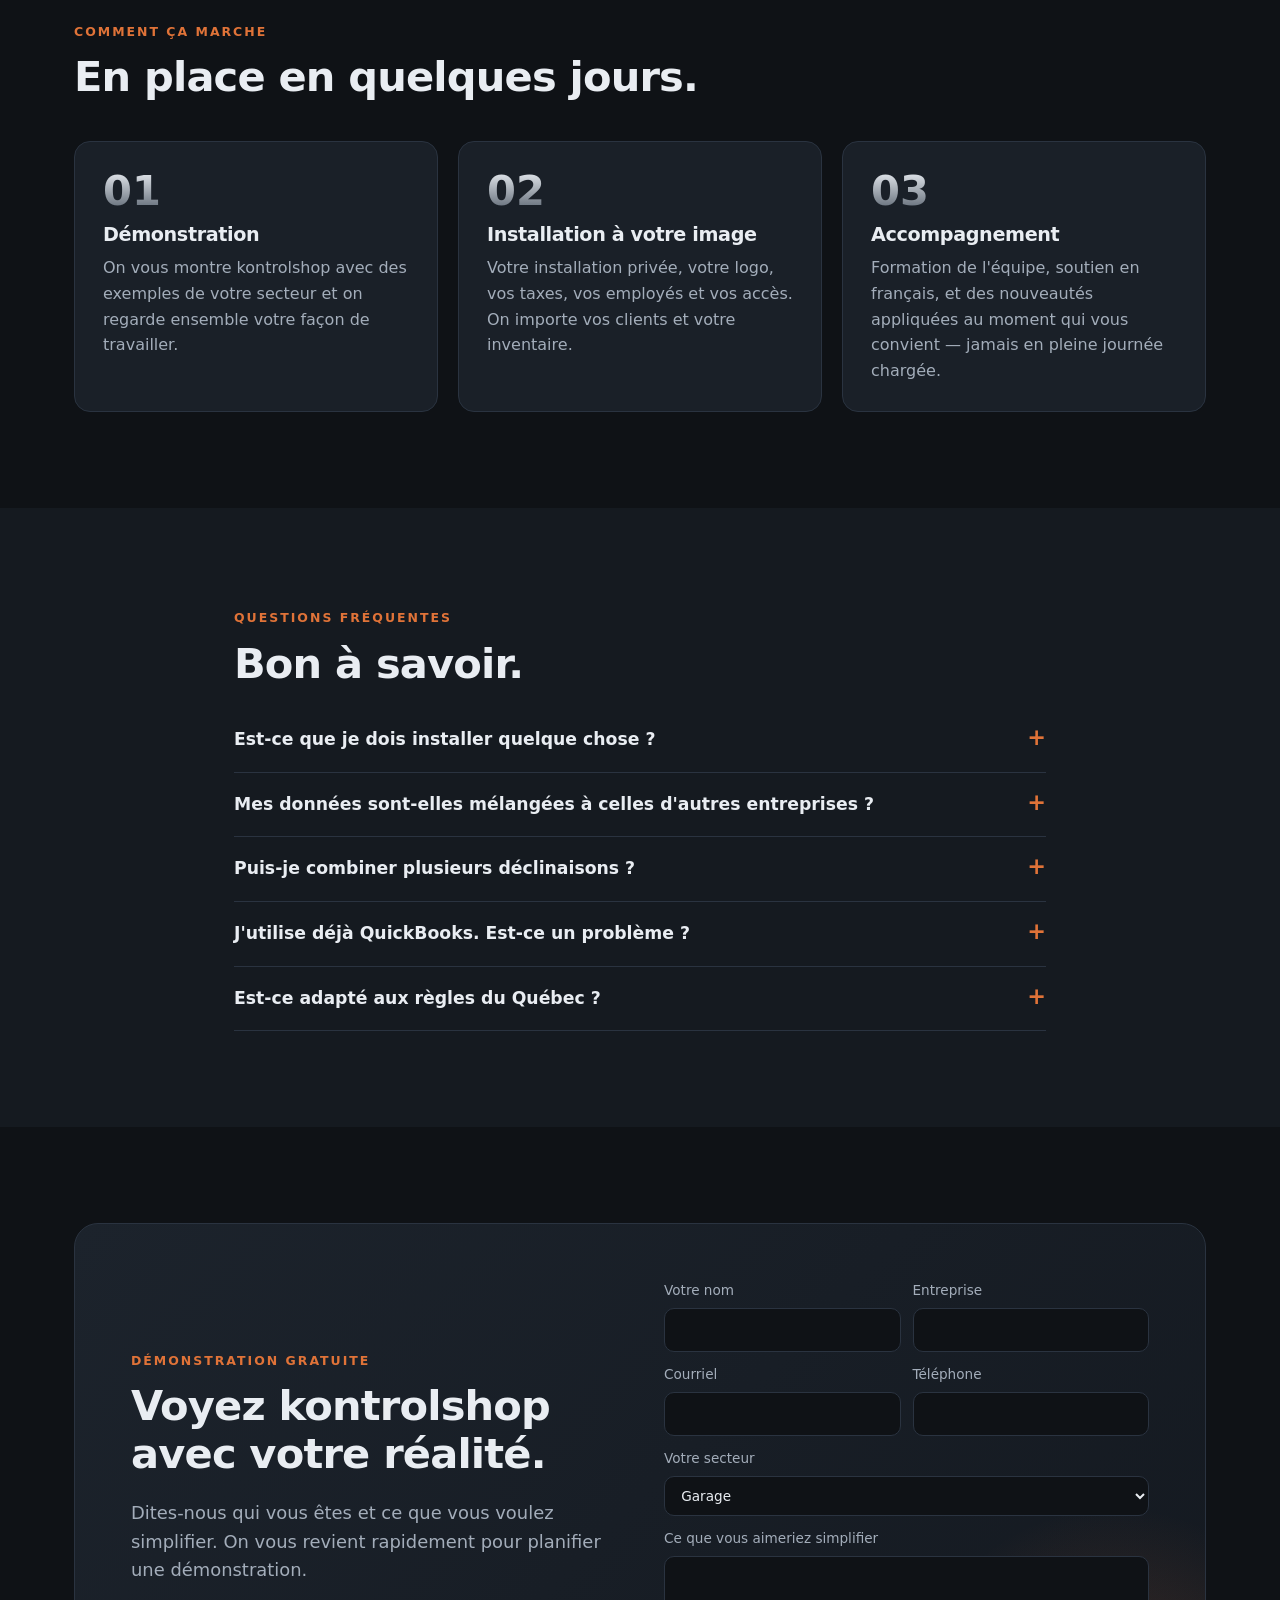
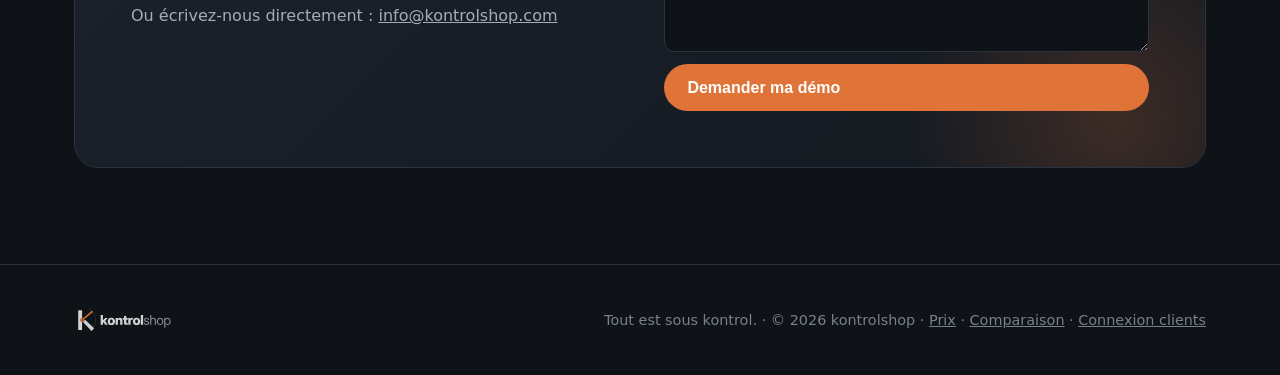
==== commit ba6a0cd2: "Courriel de contact et demande de démo : info@kontrolshop.com Co-Authored-By: Claude Opus 5.5 <norep" ====
--- a/index.html
+++ b/index.html
@@ -29,7 +29,7 @@
   "name": "kontrolshop",
   "url": "https://www.kontrolshop.com/",
   "logo": "https://www.kontrolshop.com/img/apple-touch-icon.png",
-  "email": "info@sgwebsite.online",
+  "email": "info@kontrolshop.com",
   "slogan": "Tout est sous kontrol.",
   "areaServed": {
    "@type": "AdministrativeArea",
@@ -407,9 +407,9 @@
         <span class="surtitre">Démonstration gratuite</span>
         <h2>Voyez kontrolshop avec votre réalité.</h2>
         <p class="intro">Dites-nous qui vous êtes et ce que vous voulez simplifier. On vous revient rapidement pour planifier une démonstration.</p>
-        <p style="color:var(--doux)">Ou écrivez-nous directement : <a href="mailto:info@sgwebsite.online">info@sgwebsite.online</a></p>
-      </div>
-      <form id="formulaire" action="mailto:info@sgwebsite.online" method="post" enctype="text/plain">
+        <p style="color:var(--doux)">Ou écrivez-nous directement : <a href="mailto:info@kontrolshop.com">info@kontrolshop.com</a></p>
+      </div>
+      <form id="formulaire" action="mailto:info@kontrolshop.com" method="post" enctype="text/plain">
         <div class="deux">
           <label>Votre nom<input name="nom" autocomplete="name" required></label>
           <label>Entreprise<input name="entreprise" autocomplete="organization"></label>
@@ -486,7 +486,7 @@
     "Courriel : " + f.get("courriel"), "Téléphone : " + f.get("telephone"),
     "Secteur : " + f.get("secteur"), "", f.get("message")
   ].join("\n");
-  location.href = "mailto:info@sgwebsite.online?subject=" + encodeURIComponent("Démo kontrolshop — " + f.get("secteur")) + "&body=" + encodeURIComponent(corps);
+  location.href = "mailto:info@kontrolshop.com?subject=" + encodeURIComponent("Démo kontrolshop — " + f.get("secteur")) + "&body=" + encodeURIComponent(corps);
 });
 </script>
 </body>
